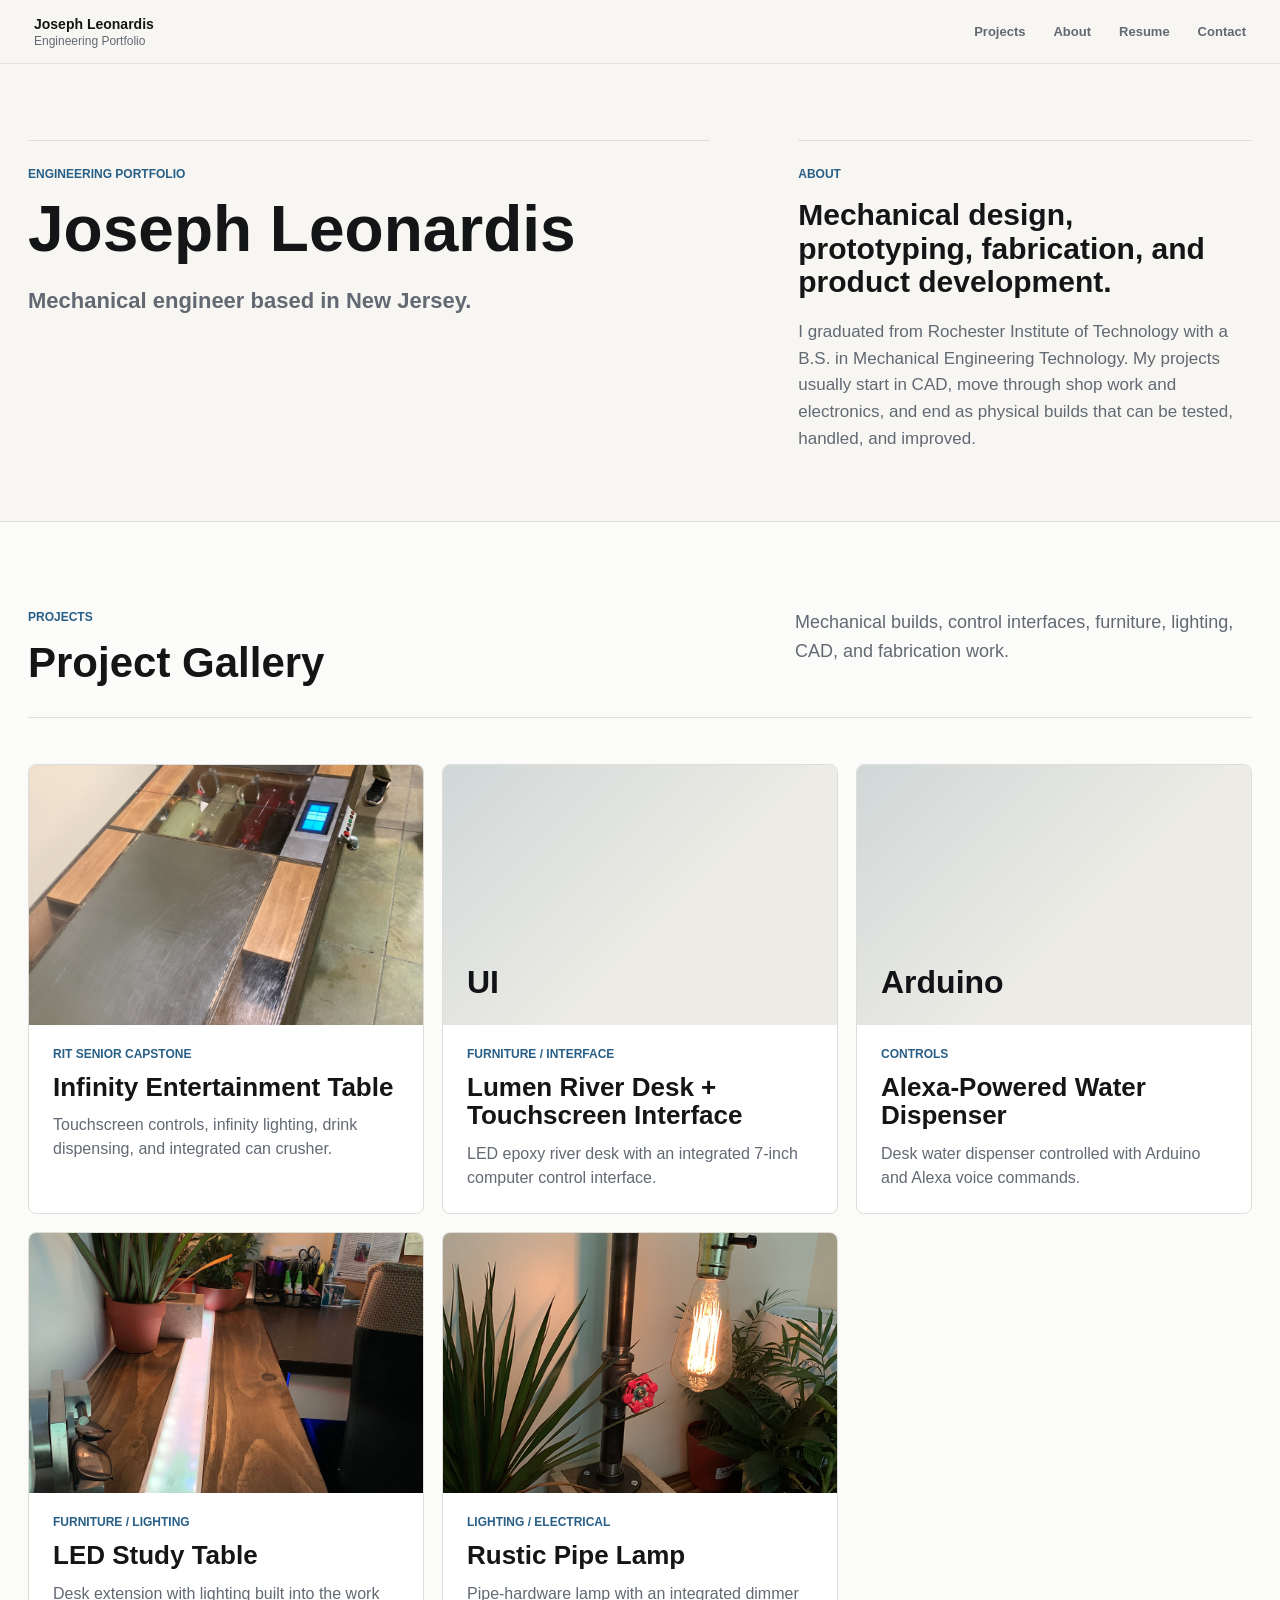
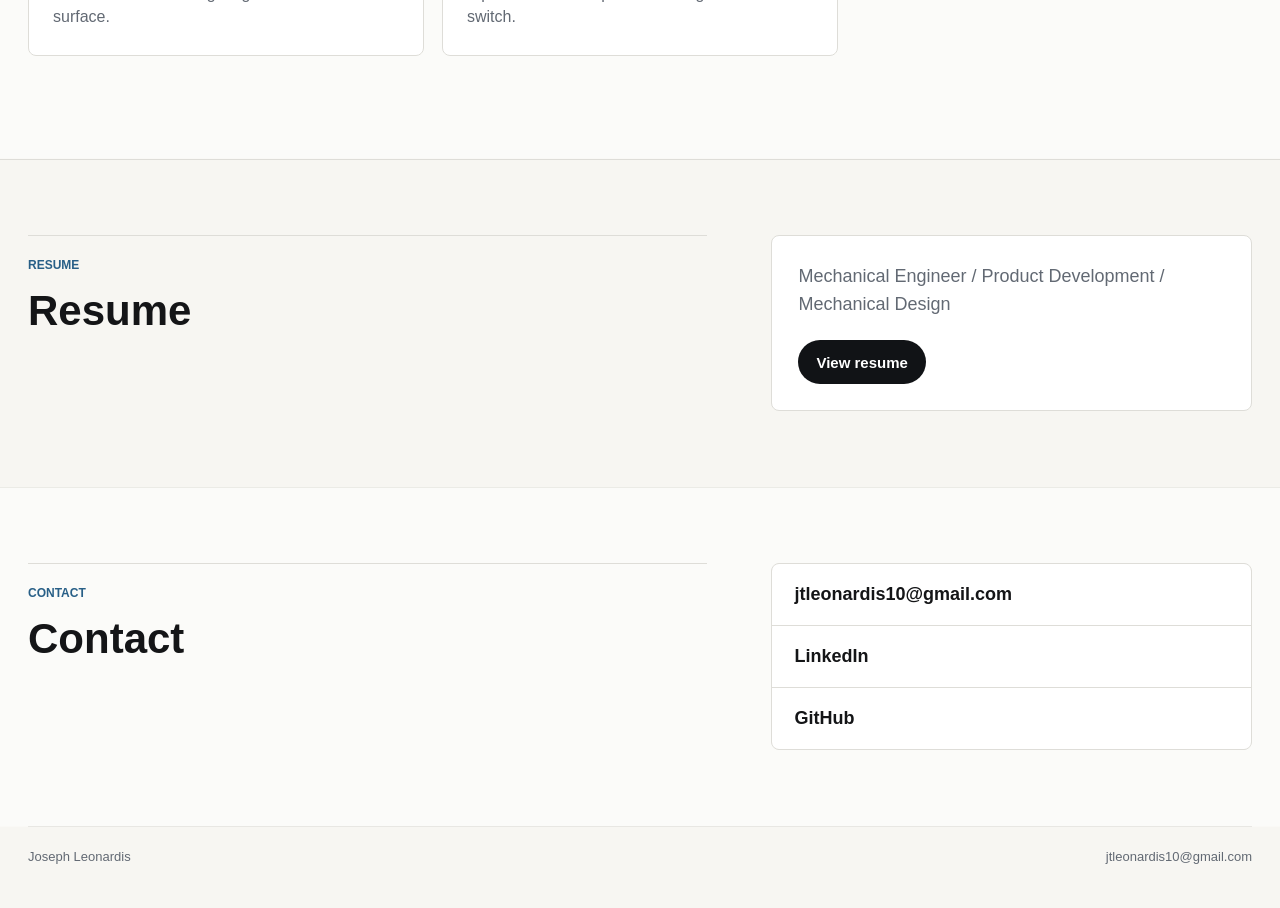
==== src/index.html @ 03b90dc8 "Restore old project media in gallery details" ====
<!doctype html>
<html lang="en">
  <head>
    <meta charset="utf-8">
    <meta name="viewport" content="width=device-width, initial-scale=1">
    <title>Joseph Leonardis | Engineering Portfolio</title>
    <meta
      name="description"
      content="Engineering portfolio by Joseph Leonardis: mechanical design, prototypes, furniture, lighting, controls, CAD, and fabrication."
    >
    <link rel="stylesheet" href="./styles.css?v=20260903-gallery-edit">
  </head>
  <body>
    <header class="site-header">
      <a class="brand" href="#top" aria-label="Joseph Leonardis home">
        <span>Joseph Leonardis</span>
        <small>Engineering Portfolio</small>
      </a>
      <nav class="nav" aria-label="Primary navigation">
        <a href="#projects">Projects</a>
        <a href="#about">About</a>
        <a href="#resume">Resume</a>
        <a href="#contact">Contact</a>
      </nav>
    </header>

    <main id="top">
      <section class="hero" id="about" aria-labelledby="hero-title">
        <div class="hero-copy">
          <p class="eyebrow">Engineering Portfolio</p>
          <h1 id="hero-title">Joseph Leonardis</h1>
          <p>
            <strong>Mechanical engineer based in New Jersey.</strong>
          </p>
        </div>
        <aside class="intro-panel" aria-label="About Joseph Leonardis">
          <p class="eyebrow">About</p>
          <h2>Mechanical design, prototyping, fabrication, and product development.</h2>
          <p>
            I graduated from Rochester Institute of Technology with a B.S. in Mechanical Engineering Technology. My projects usually start in CAD, move through shop work and electronics, and end as physical builds that can be tested, handled, and improved.
          </p>
        </aside>
      </section>

      <section class="projects" id="projects" aria-labelledby="projects-title">
        <div class="section-intro">
          <div>
            <p class="eyebrow">Projects</p>
            <h2 id="projects-title">Project Gallery</h2>
          </div>
          <p>
            Mechanical builds, control interfaces, furniture, lighting, CAD, and fabrication work.
          </p>
        </div>

        <div class="gallery-grid">
          <button class="gallery-card featured" type="button" data-project="infinity">
            <figure>
              <img src="./assets/images/capstone.jpg" alt="Finished Infinity Entertainment Table capstone build">
            </figure>
            <span>RIT Senior Capstone</span>
            <h3>Infinity Entertainment Table</h3>
            <p>Touchscreen controls, infinity lighting, drink dispensing, and integrated can crusher.</p>
          </button>

          <button class="gallery-card" type="button" data-project="lumen">
            <div class="type-tile">
              <span>UI</span>
            </div>
            <span>Furniture / Interface</span>
            <h3>Lumen River Desk + Touchscreen Interface</h3>
            <p>LED epoxy river desk with an integrated 7-inch computer control interface.</p>
          </button>

          <button class="gallery-card" type="button" data-project="water-dispenser">
            <div class="type-tile">
              <span>Arduino</span>
            </div>
            <span>Controls</span>
            <h3>Alexa-Powered Water Dispenser</h3>
            <p>Desk water dispenser controlled with Arduino and Alexa voice commands.</p>
          </button>

          <button class="gallery-card" type="button" data-project="study-table">
            <figure>
              <img src="./assets/images/study-table/finish.jpg" alt="Finished LED study table attached to a desk">
            </figure>
            <span>Furniture / Lighting</span>
            <h3>LED Study Table</h3>
            <p>Desk extension with lighting built into the work surface.</p>
          </button>

          <button class="gallery-card" type="button" data-project="pipe-lamp">
            <figure>
              <img src="./assets/images/pipe-lamp/final.png" alt="Finished pipe lamp with dimmer switch">
            </figure>
            <span>Lighting / Electrical</span>
            <h3>Rustic Pipe Lamp</h3>
            <p>Pipe-hardware lamp with an integrated dimmer switch.</p>
          </button>
        </div>
      </section>

      <section class="resume" id="resume" aria-labelledby="resume-title">
        <div>
          <p class="eyebrow">Resume</p>
          <h2 id="resume-title">Resume</h2>
        </div>
        <div class="resume-panel">
          <p>
            Mechanical Engineer / Product Development / Mechanical Design
          </p>
          <a class="button" href="https://drive.google.com/file/d/19wgv-1VMTOCVqtIuHqRdrhKzU3IokMuL/view">View resume</a>
        </div>
      </section>

      <section class="contact" id="contact" aria-labelledby="contact-title">
        <div>
          <p class="eyebrow">Contact</p>
          <h2 id="contact-title">Contact</h2>
        </div>
        <div class="contact-links">
          <a href="mailto:jtleonardis10@gmail.com">jtleonardis10@gmail.com</a>
          <a href="https://www.linkedin.com/in/joeleonardis/">LinkedIn</a>
          <a href="https://github.com/joejoeleo">GitHub</a>
        </div>
      </section>
    </main>

    <footer class="footer">
      <span>Joseph Leonardis</span>
      <span>jtleonardis10@gmail.com</span>
    </footer>

    <dialog class="project-dialog" id="project-infinity" aria-labelledby="infinity-title">
      <div class="dialog-shell">
        <button class="close-dialog" type="button" aria-label="Close project">Close</button>
        <div class="project-layout">
          <aside class="project-sidebar">
            <p class="eyebrow">RIT Senior Capstone</p>
            <h2 id="infinity-title">Infinity Entertainment Table</h2>
            <p>
              Infinity LED table with touchscreen controls, an integrated can crusher, and a five-bottle drink dispensing system.
            </p>
            <dl class="fact-list">
              <div>
                <dt>Role</dt>
                <dd>Project manager and lead designer</dd>
              </div>
              <div>
                <dt>Build</dt>
                <dd>Lighting, drink dispensing, can crusher, controls</dd>
              </div>
              <div>
                <dt>Tools</dt>
                <dd>Fusion 360, 3D printing, custom PCBs, Raspberry Pi</dd>
              </div>
            </dl>
          </aside>

          <div class="project-detail">
            <figure class="hero-media">
              <img src="./assets/images/capstone.jpg" alt="Finished Infinity Entertainment Table capstone build">
            </figure>

            <div class="detail-grid">
              <article>
                <h3>Structure</h3>
                <p>Wood frame, clear panels, internal component bays, and an infinity lighting floor.</p>
              </article>
              <article>
                <h3>Dispensing</h3>
                <p>Five independently controlled bottles with tubing routed through the table body.</p>
              </article>
              <article>
                <h3>Controls</h3>
                <p>Touchscreen interface, Raspberry Pi control, custom PCBs, pumps, and wiring.</p>
              </article>
              <article>
                <h3>Fabrication</h3>
                <p>Fusion 360 CAD, resin 3D printed brackets, mirrors, plexiglass, and LED assemblies.</p>
              </article>
            </div>

            <div class="media-section">
              <div class="subsection-heading">
                <p class="eyebrow">Mark 3</p>
                <h3>Build Sequence</h3>
              </div>
              <div class="media-grid">
                <article class="media-item wide">
                  <figure>
                    <img src="./assets/images/infinity/mark-3-cad.jpg" alt="Fusion 360 CAD layout for the Infinity Entertainment Table">
                  </figure>
                  <div>
                    <span>Phase 1</span>
                    <h4>CAD</h4>
                    <p>Table structure, bottles, electronics, tubing, and internal clearances.</p>
                  </div>
                </article>
                <article class="media-item">
                  <figure>
                    <img src="./assets/images/infinity/mark-3-frame.jpg" alt="Infinity Entertainment Table frame with internal components installed">
                  </figure>
                  <div>
                    <span>Phase 2</span>
                    <h4>Frame</h4>
                    <p>Wood, LEDs, mirrors, plexiglass, resin printed bottle brackets, and linear actuator.</p>
                  </div>
                </article>
                <article class="media-item">
                  <figure>
                    <video src="./assets/videos/infinity/mark-3-pumps.mp4" poster="./assets/images/infinity/poster-mark-3-pumps.jpg" controls preload="metadata" playsinline></video>
                  </figure>
                  <div>
                    <span>Phase 3</span>
                    <h4>Pumps</h4>
                    <p>Tubing, pumps, and first electrical systems routed through the table.</p>
                  </div>
                </article>
                <article class="media-item">
                  <figure>
                    <video src="./assets/videos/infinity/mark-3-computer-systems.mp4" poster="./assets/images/infinity/poster-mark-3-computer-systems.jpg" controls preload="metadata" playsinline></video>
                  </figure>
                  <div>
                    <span>Phase 4</span>
                    <h4>Computer Systems</h4>
                    <p>User interface, screen, onboard computer, and electronics installed.</p>
                  </div>
                </article>
                <article class="media-item">
                  <figure>
                    <video src="./assets/videos/infinity/mark-3-testing.mp4" poster="./assets/images/infinity/poster-mark-3-testing.jpg" controls preload="metadata" playsinline></video>
                  </figure>
                  <div>
                    <span>Phase 5</span>
                    <h4>Testing</h4>
                    <p>Lighting, dispensing hardware, controls, and assembled table testing.</p>
                  </div>
                </article>
                <article class="media-item wide">
                  <figure>
                    <video src="./assets/videos/infinity/mark-3-final-product.mp4" poster="./assets/images/infinity/poster-mark-3-final-product.jpg" controls preload="metadata" playsinline></video>
                  </figure>
                  <div>
                    <span>Phase 6</span>
                    <h4>Final Product</h4>
                    <p>Completed table with the internal systems visible through the top panels.</p>
                  </div>
                </article>
              </div>
            </div>

            <div class="media-section">
              <div class="subsection-heading">
                <p class="eyebrow">Mark 2</p>
                <h3>Earlier Table Build</h3>
              </div>
              <div class="media-grid compact">
                <article class="media-item">
                  <figure>
                    <video src="./assets/videos/infinity/mark-2-overview.mp4" poster="./assets/images/infinity/poster-mark-2-overview.jpg" controls preload="metadata" playsinline></video>
                  </figure>
                  <div>
                    <span>Prototype</span>
                    <h4>Overview</h4>
                    <p>Earlier version before the capstone redesign.</p>
                  </div>
                </article>
                <article class="media-item">
                  <figure>
                    <img src="./assets/images/infinity/mark-2-frame.jpg" alt="Early Infinity Entertainment Table frame">
                  </figure>
                  <div>
                    <span>Phase 1</span>
                    <h4>Frame</h4>
                    <p>Initial table frame and internal layout.</p>
                  </div>
                </article>
                <article class="media-item">
                  <figure>
                    <img src="./assets/images/infinity/mark-2-leds.jpg" alt="LED strips installed inside the earlier Infinity Entertainment Table">
                  </figure>
                  <div>
                    <span>Phase 2</span>
                    <h4>LEDs</h4>
                    <p>Infinity lighting installed inside the table body.</p>
                  </div>
                </article>
                <article class="media-item">
                  <figure>
                    <img src="./assets/images/led-infinity-table.jpg" alt="Blue LED infinity effect inside the earlier table">
                  </figure>
                  <div>
                    <span>Phase 3</span>
                    <h4>Base Model</h4>
                    <p>Base table completed before the drink system was added.</p>
                  </div>
                </article>
                <article class="media-item">
                  <figure>
                    <img src="./assets/images/infinity/mark-2-dispensing.jpg" alt="Drink dispensing hardware installed in the earlier Infinity Entertainment Table">
                  </figure>
                  <div>
                    <span>Phase 4</span>
                    <h4>Drink System</h4>
                    <p>Drink dispensing hardware added to the earlier table.</p>
                  </div>
                </article>
                <article class="media-item">
                  <figure>
                    <video src="./assets/videos/infinity/mark-2-finalization.mp4" poster="./assets/images/infinity/poster-mark-2-finalization.jpg" controls preload="metadata" playsinline></video>
                  </figure>
                  <div>
                    <span>Phase 5</span>
                    <h4>Finalization</h4>
                    <p>Completed and tested Mark 2 table.</p>
                  </div>
                </article>
              </div>
            </div>
          </div>
        </div>
      </div>
    </dialog>

    <dialog class="project-dialog" id="project-lumen" aria-labelledby="lumen-title">
      <div class="dialog-shell compact-shell">
        <button class="close-dialog" type="button" aria-label="Close project">Close</button>
        <div class="compact-detail">
          <p class="eyebrow">Furniture / Interface</p>
          <h2 id="lumen-title">Lumen River Desk + Touchscreen Interface</h2>
          <p>
            LED epoxy river desk with an integrated 7-inch touchscreen for PC monitoring, media controls, and lighting.
          </p>
          <div class="detail-grid">
            <article>
              <h3>Desk</h3>
              <p>River-style desktop with integrated LED lighting.</p>
            </article>
            <article>
              <h3>Interface</h3>
              <p>Touchscreen computer controls for monitoring, media, and lighting.</p>
            </article>
            <article>
              <h3>Display</h3>
              <p>7-inch touchscreen mounted into the desk system.</p>
            </article>
            <article>
              <h3>Software</h3>
              <p>PC monitoring, media controls, and lighting controls grouped into one interface.</p>
            </article>
          </div>
        </div>
      </div>
    </dialog>

    <dialog class="project-dialog" id="project-water-dispenser" aria-labelledby="water-dispenser-title">
      <div class="dialog-shell compact-shell">
        <button class="close-dialog" type="button" aria-label="Close project">Close</button>
        <div class="compact-detail">
          <p class="eyebrow">Arduino / Voice Control</p>
          <h2 id="water-dispenser-title">Alexa-Powered Water Dispenser</h2>
          <p>
            Desk drinking-water dispenser controlled with Arduino and Alexa.
          </p>
          <div class="detail-grid">
            <article>
              <h3>Controls</h3>
              <p>Arduino-based control system connected to voice commands.</p>
            </article>
            <article>
              <h3>Hardware</h3>
              <p>Dispensing hardware packaged for use at a desk.</p>
            </article>
            <article>
              <h3>Input</h3>
              <p>Alexa voice control for hands-free dispensing.</p>
            </article>
            <article>
              <h3>Output</h3>
              <p>Desktop water delivery through a compact pump and tubing layout.</p>
            </article>
          </div>
        </div>
      </div>
    </dialog>

    <dialog class="project-dialog" id="project-study-table" aria-labelledby="study-table-title">
      <div class="dialog-shell compact-shell">
        <button class="close-dialog" type="button" aria-label="Close project">Close</button>
        <div class="compact-detail">
          <figure class="hero-media">
            <img src="./assets/images/study-table/finish.jpg" alt="Finished LED study table attached to a desk">
          </figure>
          <p class="eyebrow">Furniture / Lighting</p>
          <h2 id="study-table-title">LED Study Table</h2>
          <p>
            Desk extension with lighting built into the surface.
          </p>
          <div class="detail-grid">
            <article>
              <h3>Build</h3>
              <p>Work desk extension with lighting integrated into the table surface.</p>
            </article>
            <article>
              <h3>Lighting</h3>
              <p>LED strip layout set into the desktop assembly.</p>
            </article>
          </div>
          <div class="media-section">
            <div class="subsection-heading">
              <p class="eyebrow">Build Photos</p>
              <h3>Desk Extension</h3>
            </div>
            <div class="media-grid compact">
              <article class="media-item">
                <figure>
                  <img src="./assets/images/study-table/project.jpg" alt="LED study table project overview">
                </figure>
                <div>
                  <span>Project</span>
                  <h4>Layout</h4>
                  <p>Desk extension built to add workspace and lighting.</p>
                </div>
              </article>
              <article class="media-item">
                <figure>
                  <img src="./assets/images/study-table/frame.jpg" alt="LED study table frame during construction">
                </figure>
                <div>
                  <span>Phase 1</span>
                  <h4>Frame</h4>
                  <p>Frame built flat with plexiglass fitted into the surface.</p>
                </div>
              </article>
              <article class="media-item">
                <figure>
                  <img src="./assets/images/study-table/legs.jpg" alt="LED study table leg fit-up">
                </figure>
                <div>
                  <span>Phase 2</span>
                  <h4>Fit-Up</h4>
                  <p>Legs sized to match the desk height.</p>
                </div>
              </article>
              <article class="media-item">
                <figure>
                  <img src="./assets/images/study-table/finish.jpg" alt="Finished LED study table surface">
                </figure>
                <div>
                  <span>Phase 3</span>
                  <h4>Finish</h4>
                  <p>Sanded plexiglass, dark stain, oil finish, and LED lighting.</p>
                </div>
              </article>
            </div>
          </div>
        </div>
      </div>
    </dialog>

    <dialog class="project-dialog" id="project-pipe-lamp" aria-labelledby="pipe-lamp-title">
      <div class="dialog-shell compact-shell">
        <button class="close-dialog" type="button" aria-label="Close project">Close</button>
        <div class="compact-detail">
          <figure class="hero-media">
            <img src="./assets/images/pipe-lamp/final.png" alt="Finished pipe lamp with dimmer switch">
          </figure>
          <p class="eyebrow">Lighting / Electrical</p>
          <h2 id="pipe-lamp-title">Rustic Pipe Lamp</h2>
          <p>
            Pipe-hardware lamp with an integrated dimmer switch.
          </p>
          <div class="detail-grid">
            <article>
              <h3>Body</h3>
              <p>Pipe-hardware lamp assembly with exposed industrial fittings.</p>
            </article>
            <article>
              <h3>Control</h3>
              <p>Integrated dimmer switch wired into the lamp body.</p>
            </article>
          </div>
          <div class="media-section">
            <div class="subsection-heading">
              <p class="eyebrow">Build Photos</p>
              <h3>Dimmer Switch Lamp</h3>
            </div>
            <div class="media-grid compact">
              <article class="media-item">
                <figure>
                  <img src="./assets/images/pipe-lamp/design.jpg" alt="Pipe lamp design and dimmer switch work">
                </figure>
                <div>
                  <span>Design</span>
                  <h4>Dimmer Mechanism</h4>
                  <p>Regulator and switch layout built into the lamp body.</p>
                </div>
              </article>
              <article class="media-item">
                <figure>
                  <img src="./assets/images/pipe-lamp/final.png" alt="Finished rustic pipe lamp">
                </figure>
                <div>
                  <span>Final</span>
                  <h4>Finished Lamp</h4>
                  <p>Pipe-hardware lamp with integrated dimmer control.</p>
                </div>
              </article>
            </div>
          </div>
        </div>
      </div>
    </dialog>

    <script>
      const projectButtons = document.querySelectorAll("[data-project]");
      const dialogs = document.querySelectorAll(".project-dialog");

      projectButtons.forEach((button) => {
        button.addEventListener("click", () => {
          const dialog = document.getElementById(`project-${button.dataset.project}`);
          if (dialog) {
            dialog.showModal();
            dialog.scrollTo({ top: 0 });
          }
        });
      });

      dialogs.forEach((dialog) => {
        const closeButton = dialog.querySelector(".close-dialog");
        closeButton.addEventListener("click", () => dialog.close());
        dialog.addEventListener("click", (event) => {
          if (event.target === dialog) {
            dialog.close();
          }
        });
        dialog.addEventListener("close", () => {
          dialog.querySelectorAll("video").forEach((video) => video.pause());
        });
      });
    </script>
  </body>
</html>
---- src/styles.css ----
:root {
  --paper: #f7f6f2;
  --surface: #ffffff;
  --ink: #141517;
  --muted: #626973;
  --quiet: #8b9199;
  --line: #deddd8;
  --blue: #285f87;
  --blue-soft: #dfeaf0;
  --charcoal: #111316;
  --max: 1180px;
  --wide: 1240px;
  font-family: -apple-system, BlinkMacSystemFont, "SF Pro Display", "Segoe UI", sans-serif;
}

* {
  box-sizing: border-box;
}

html {
  scroll-behavior: smooth;
}

body {
  margin: 0;
  background: var(--paper);
  color: var(--ink);
  text-rendering: optimizeLegibility;
  -webkit-font-smoothing: antialiased;
}

body:has(dialog[open]) {
  overflow: hidden;
}

a {
  color: inherit;
  text-decoration: none;
}

button,
input,
textarea,
select {
  font: inherit;
}

button {
  color: inherit;
}

img,
video {
  display: block;
  width: 100%;
}

section {
  scroll-margin-top: 88px;
}

.site-header {
  position: sticky;
  top: 0;
  z-index: 20;
  display: flex;
  align-items: center;
  justify-content: space-between;
  min-height: 64px;
  padding: 0 34px;
  background: rgba(247, 246, 242, 0.84);
  border-bottom: 1px solid rgba(222, 221, 216, 0.78);
  backdrop-filter: blur(18px);
}

.brand {
  display: grid;
  gap: 2px;
}

.brand span {
  font-size: 14px;
  font-weight: 720;
}

.brand small {
  color: var(--muted);
  font-size: 12px;
}

.nav {
  display: flex;
  align-items: center;
  gap: 28px;
  color: var(--muted);
  font-size: 13px;
  font-weight: 560;
}

.nav a {
  transition: color 180ms ease;
}

.nav a:hover {
  color: var(--ink);
}

main,
.footer {
  width: min(var(--wide), calc(100% - 56px));
  margin-inline: auto;
}

.hero {
  display: grid;
  grid-template-columns: minmax(0, 0.9fr) minmax(360px, 0.6fr);
  gap: clamp(38px, 7vw, 96px);
  align-items: start;
  padding: clamp(52px, 6vw, 76px) 0 clamp(46px, 5.5vw, 68px);
}

.hero-copy,
.intro-panel {
  padding-top: 24px;
  border-top: 1px solid var(--line);
}

.intro-panel {
  max-width: 480px;
}

.eyebrow,
.gallery-card > span,
.media-item span,
dt {
  margin: 0 0 14px;
  color: var(--blue);
  font-size: 12px;
  font-weight: 760;
  letter-spacing: 0;
  text-transform: uppercase;
}

h1,
h2,
h3,
h4,
p,
dl,
dd {
  margin-top: 0;
}

h1 {
  max-width: 780px;
  margin-bottom: 24px;
  font-size: 64px;
  line-height: 0.98;
  font-weight: 780;
  letter-spacing: 0;
}

h2 {
  margin-bottom: 0;
  font-size: 42px;
  line-height: 1.04;
  font-weight: 740;
  letter-spacing: 0;
}

h3 {
  margin-bottom: 12px;
  font-size: 26px;
  line-height: 1.1;
  font-weight: 720;
  letter-spacing: 0;
}

h4 {
  margin-bottom: 8px;
  font-size: 20px;
  line-height: 1.12;
  font-weight: 720;
  letter-spacing: 0;
}

p {
  color: var(--muted);
  font-size: 18px;
  line-height: 1.58;
}

.hero-copy p:last-child {
  max-width: 690px;
  margin-bottom: 0;
  font-size: 22px;
  line-height: 1.48;
}

.intro-panel h2 {
  margin-bottom: 20px;
  font-size: 30px;
  line-height: 1.12;
}

.intro-panel p:not(.eyebrow) {
  margin-bottom: 0;
  font-size: 17px;
  line-height: 1.58;
}

.projects,
.resume,
.contact {
  position: relative;
  padding-top: clamp(58px, 6.8vw, 92px);
  padding-bottom: clamp(74px, 8vw, 112px);
}

.projects::before,
.resume::before,
.contact::before {
  content: "";
  position: absolute;
  top: 0;
  left: 50%;
  width: 100vw;
  height: 1px;
  background: var(--line);
  transform: translateX(-50%);
}

.projects {
  background: rgba(255, 255, 255, 0.56);
  box-shadow: 0 0 0 100vmax rgba(255, 255, 255, 0.56);
  clip-path: inset(0 -100vmax);
}

.section-intro {
  display: grid;
  grid-template-columns: minmax(0, 0.8fr) minmax(360px, 0.52fr);
  gap: clamp(30px, 5vw, 72px);
  align-items: start;
  margin-bottom: clamp(30px, 3.8vw, 46px);
  padding-bottom: clamp(22px, 3vw, 32px);
  border-bottom: 1px solid var(--line);
}

.section-intro h2 {
  max-width: 760px;
}

.section-intro p:last-child {
  margin-bottom: 0;
}

.gallery-grid {
  display: grid;
  grid-template-columns: repeat(3, minmax(0, 1fr));
  gap: 18px;
  align-items: stretch;
}

.gallery-card {
  display: grid;
  grid-template-rows: auto min-content min-content 1fr;
  min-height: 424px;
  padding: 0;
  overflow: hidden;
  text-align: left;
  background: var(--surface);
  border: 1px solid var(--line);
  border-radius: 8px;
  cursor: pointer;
  transition: transform 180ms ease, border-color 180ms ease, box-shadow 180ms ease;
}

.gallery-card:hover,
.gallery-card:focus-visible {
  transform: translateY(-3px);
  border-color: #c4c1ba;
  box-shadow: 0 18px 48px rgba(20, 21, 23, 0.08);
  outline: none;
}

.gallery-card figure,
.type-tile {
  margin: 0;
  height: 260px;
  overflow: hidden;
  background: #e7e5dd;
}

.gallery-card img {
  height: 100%;
  object-fit: cover;
  transition: transform 520ms ease;
}

.gallery-card:hover img,
.gallery-card:focus-visible img {
  transform: scale(1.02);
}

.gallery-card > span,
.gallery-card h3,
.gallery-card p {
  margin-left: 24px;
  margin-right: 24px;
}

.gallery-card > span {
  display: block;
  margin-top: 22px;
  margin-bottom: 12px;
}

.gallery-card h3 {
  margin-bottom: 12px;
}

.gallery-card p {
  margin-bottom: 24px;
  font-size: 16px;
  line-height: 1.48;
}

.type-tile {
  display: flex;
  align-items: flex-end;
  padding: 24px;
  background:
    linear-gradient(135deg, rgba(40, 95, 135, 0.14), rgba(255, 255, 255, 0) 58%),
    #ecebe5;
}

.type-tile span {
  color: var(--charcoal);
  font-size: 32px;
  font-weight: 760;
  letter-spacing: 0;
}

.resume,
.contact {
  display: grid;
  grid-template-columns: minmax(0, 0.82fr) minmax(340px, 0.58fr);
  gap: clamp(30px, 5vw, 76px);
  align-items: start;
  padding-top: clamp(52px, 6vw, 76px);
  padding-bottom: clamp(52px, 6vw, 76px);
}

.contact {
  background: rgba(255, 255, 255, 0.56);
  box-shadow: 0 0 0 100vmax rgba(255, 255, 255, 0.56);
  clip-path: inset(0 -100vmax);
}

.resume > div:first-child,
.contact > div:first-child {
  padding-top: 20px;
  border-top: 1px solid var(--line);
}

.resume-panel,
.contact-links {
  background: var(--surface);
  border: 1px solid var(--line);
  border-radius: 8px;
}

.resume-panel {
  padding: 26px;
}

.resume-panel p {
  margin-bottom: 0;
}

.button {
  display: inline-flex;
  align-items: center;
  justify-content: center;
  min-height: 44px;
  margin-top: 22px;
  padding: 0 18px;
  background: var(--charcoal);
  border-radius: 999px;
  color: #fff;
  font-size: 15px;
  font-weight: 680;
}

.contact-links {
  display: grid;
  gap: 1px;
  overflow: hidden;
  padding: 0;
  background: var(--line);
}

.contact-links a {
  padding: 20px 22px;
  background: var(--surface);
  color: var(--ink);
  font-size: 18px;
  font-weight: 660;
  transition: background 180ms ease;
}

.contact-links a:hover {
  background: #f1f0eb;
}

.footer {
  display: flex;
  justify-content: space-between;
  gap: 20px;
  padding: 22px 0 44px;
  border-top: 1px solid var(--line);
  color: var(--muted);
  font-size: 13px;
}

.project-dialog {
  width: min(1180px, calc(100vw - 40px));
  max-height: min(900px, calc(100vh - 40px));
  padding: 0;
  overflow: auto;
  background: var(--paper);
  border: 1px solid rgba(20, 21, 23, 0.18);
  border-radius: 10px;
  box-shadow: 0 26px 80px rgba(20, 21, 23, 0.22);
}

.project-dialog::backdrop {
  background: rgba(17, 19, 22, 0.38);
  backdrop-filter: blur(10px);
}

.dialog-shell {
  position: relative;
  padding: clamp(22px, 3vw, 36px);
}

.close-dialog {
  position: sticky;
  top: 18px;
  left: 100%;
  z-index: 4;
  display: inline-flex;
  align-items: center;
  justify-content: center;
  min-height: 38px;
  margin-left: auto;
  padding: 0 14px;
  background: rgba(255, 255, 255, 0.88);
  border: 1px solid var(--line);
  border-radius: 999px;
  color: var(--ink);
  cursor: pointer;
  font-size: 14px;
  font-weight: 680;
  backdrop-filter: blur(12px);
}

.project-layout {
  display: grid;
  grid-template-columns: minmax(280px, 0.38fr) minmax(0, 1fr);
  gap: clamp(26px, 4vw, 54px);
  align-items: start;
}

.project-sidebar {
  position: sticky;
  top: 78px;
  padding-top: 22px;
  border-top: 1px solid var(--line);
}

.project-sidebar h2,
.compact-detail h2 {
  margin-bottom: 22px;
}

.project-sidebar > p:not(.eyebrow),
.compact-detail > p:not(.eyebrow) {
  margin-bottom: 28px;
}

.fact-list {
  display: grid;
  gap: 1px;
  overflow: hidden;
  margin-bottom: 0;
  background: var(--line);
  border: 1px solid var(--line);
  border-radius: 8px;
}

.fact-list div {
  padding: 20px;
  background: var(--surface);
}

.fact-list dt {
  margin-bottom: 10px;
  color: var(--quiet);
}

.fact-list dd {
  margin-left: 0;
  margin-bottom: 0;
  font-size: 18px;
  line-height: 1.28;
  font-weight: 680;
}

.project-detail {
  display: grid;
  gap: clamp(28px, 4vw, 44px);
}

.hero-media {
  margin: 0;
  overflow: hidden;
  background: #e6e3dc;
  border: 1px solid var(--line);
  border-radius: 8px;
}

.hero-media img,
.hero-media video {
  height: 100%;
  object-fit: cover;
}

.project-detail > .hero-media {
  height: min(58vh, 560px);
  min-height: 390px;
}

.detail-grid {
  display: grid;
  grid-template-columns: repeat(2, minmax(0, 1fr));
  gap: 1px;
  overflow: hidden;
  background: var(--line);
  border: 1px solid var(--line);
  border-radius: 8px;
}

.detail-grid article {
  min-height: 176px;
  padding: 24px;
  background: var(--surface);
}

.detail-grid p {
  margin-bottom: 0;
  font-size: 16px;
}

.media-section {
  padding-top: clamp(26px, 3.6vw, 42px);
  border-top: 1px solid var(--line);
}

.subsection-heading {
  display: grid;
  grid-template-columns: minmax(0, 0.6fr) minmax(0, 0.4fr);
  gap: 24px;
  margin-bottom: 20px;
}

.media-grid {
  display: grid;
  grid-template-columns: repeat(2, minmax(0, 1fr));
  gap: 16px;
}

.media-item {
  display: grid;
  grid-template-rows: auto 1fr;
  overflow: hidden;
  background: var(--surface);
  border: 1px solid var(--line);
  border-radius: 8px;
}

.media-item.wide {
  grid-column: span 2;
}

.media-item figure {
  margin: 0;
  overflow: hidden;
  background: #dddbd3;
  aspect-ratio: 4 / 3;
}

.media-item img,
.media-item video {
  height: 100%;
  object-fit: cover;
}

.media-grid.compact .media-item img {
  object-fit: contain;
  background: #edece6;
}

.media-item video {
  background: #101214;
  object-fit: contain;
}

.media-item div {
  padding: 20px;
}

.media-item span {
  display: block;
  margin-bottom: 10px;
}

.media-item p {
  margin-bottom: 0;
  font-size: 15px;
  line-height: 1.48;
}

.compact-shell {
  width: min(880px, 100%);
}

.compact-detail {
  max-width: 760px;
  margin-inline: auto;
}

.compact-detail .hero-media {
  height: 420px;
  margin-bottom: 30px;
}

.compact-detail .media-section {
  margin-top: 32px;
}

@media (max-width: 1080px) {
  .hero,
  .section-intro,
  .resume,
  .contact,
  .project-layout {
    grid-template-columns: 1fr;
  }

  h1 {
    font-size: 54px;
  }

  h2 {
    font-size: 38px;
  }

  .intro-panel {
    max-width: 720px;
  }

  .gallery-grid {
    grid-template-columns: repeat(2, minmax(0, 1fr));
  }

  .project-sidebar {
    position: static;
  }
}

@media (max-width: 720px) {
  .site-header {
    position: static;
    display: grid;
    gap: 14px;
    padding: 17px 18px;
  }

  .nav {
    width: 100%;
    justify-content: space-between;
    gap: 10px;
    overflow-x: auto;
    padding-bottom: 2px;
  }

  main,
  .footer {
    width: min(var(--wide), calc(100% - 28px));
  }

  .hero {
    gap: 28px;
    padding-top: 44px;
    padding-bottom: 40px;
  }

  .hero-copy,
  .intro-panel {
    padding-top: 20px;
  }

  h1 {
    font-size: 41px;
    line-height: 1.02;
  }

  h2 {
    font-size: 31px;
  }

  h3 {
    font-size: 23px;
  }

  h4 {
    font-size: 19px;
  }

  p,
  .hero-copy p:last-child {
    font-size: 16px;
  }

  .projects,
  .resume,
  .contact {
    padding-top: 50px;
    padding-bottom: 54px;
  }

  .gallery-grid,
  .detail-grid,
  .media-grid {
    grid-template-columns: 1fr;
  }

  .gallery-card {
    min-height: auto;
  }

  .gallery-card figure,
  .type-tile {
    height: 238px;
  }

  .gallery-card > span,
  .gallery-card h3,
  .gallery-card p {
    margin-left: 20px;
    margin-right: 20px;
  }

  .gallery-card p {
    margin-bottom: 22px;
  }

  .project-dialog {
    width: calc(100vw - 20px);
    max-height: calc(100vh - 20px);
    border-radius: 8px;
  }

  .dialog-shell {
    padding: 16px;
  }

  .close-dialog {
    top: 10px;
  }

  .project-detail > .hero-media,
  .compact-detail .hero-media {
    height: 310px;
    min-height: 0;
  }

  .detail-grid article {
    min-height: auto;
    padding: 22px;
  }

  .media-item.wide {
    grid-column: span 1;
  }

  .subsection-heading {
    grid-template-columns: 1fr;
    gap: 0;
  }

  .resume,
  .contact {
    gap: 24px;
  }

  .footer {
    flex-direction: column;
  }
}

@media (prefers-reduced-motion: reduce) {
  *,
  *::before,
  *::after {
    scroll-behavior: auto !important;
    transition-duration: 0.01ms !important;
  }
}
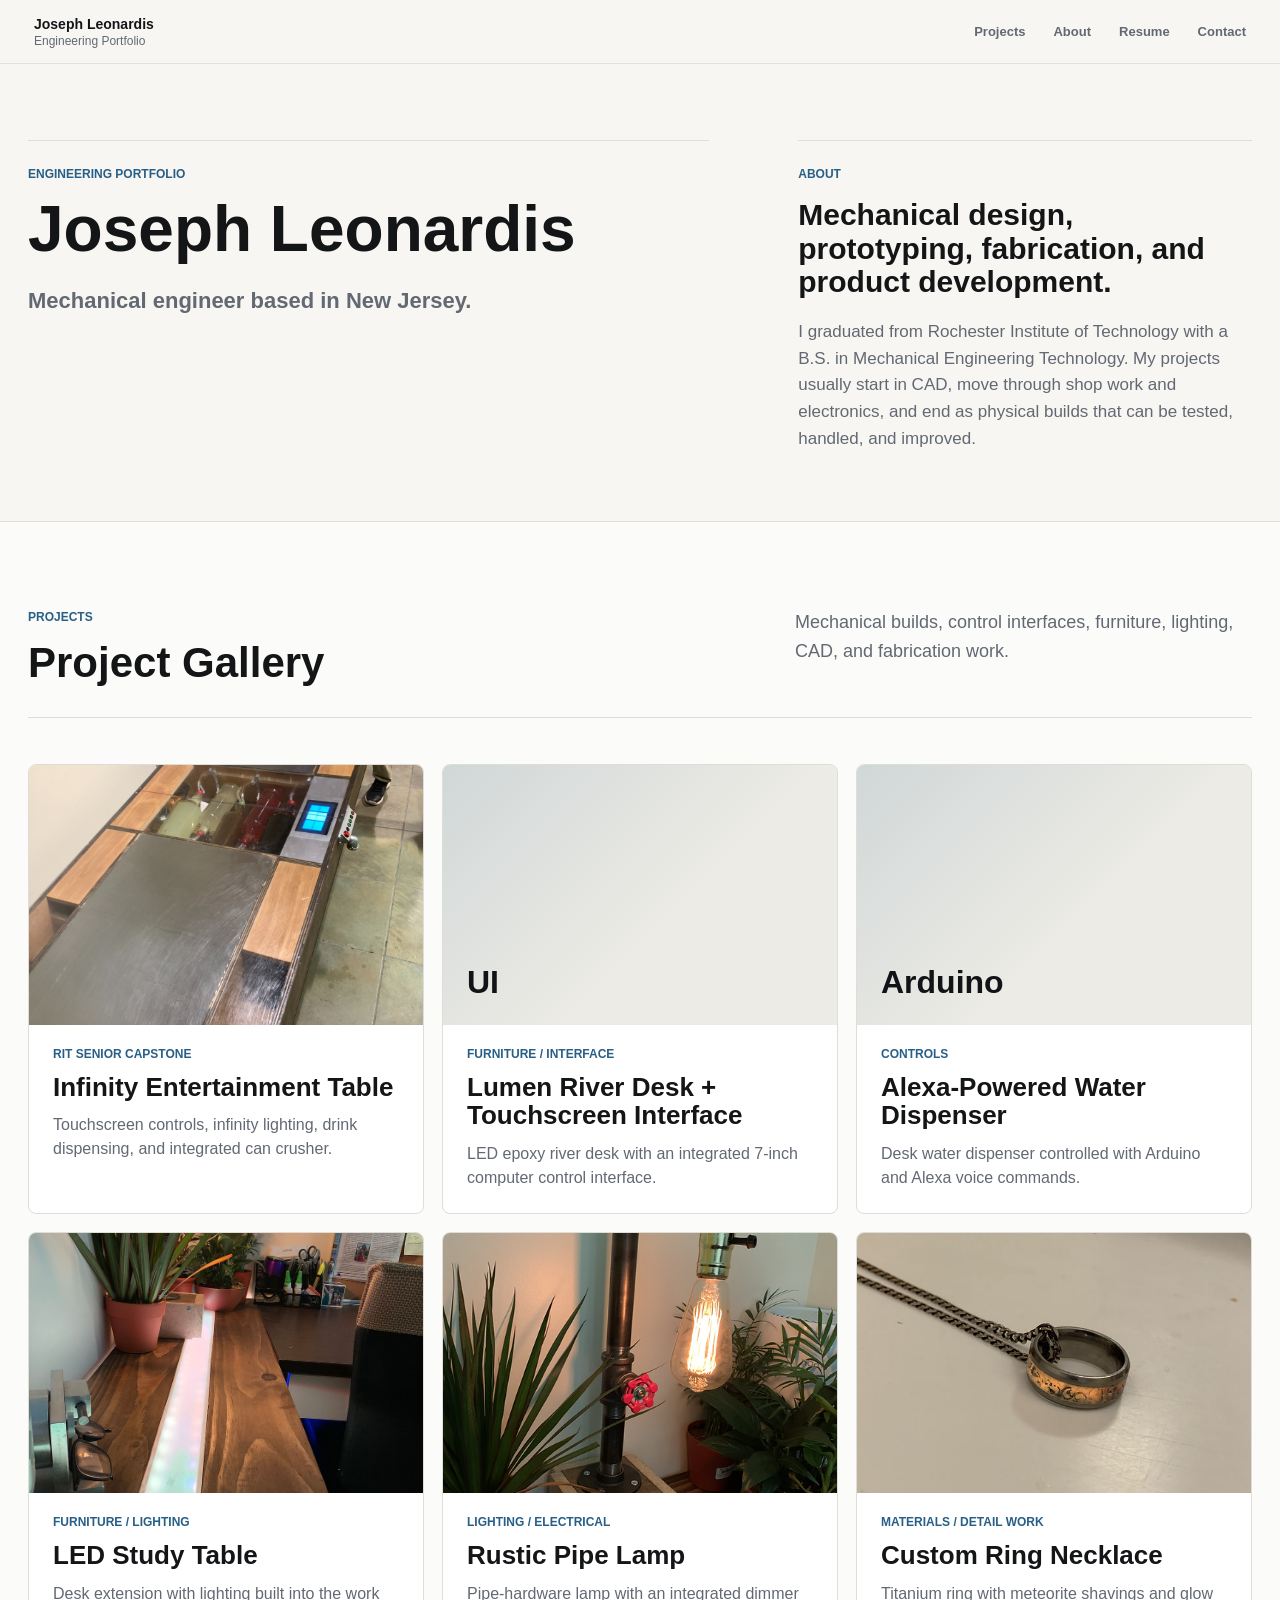
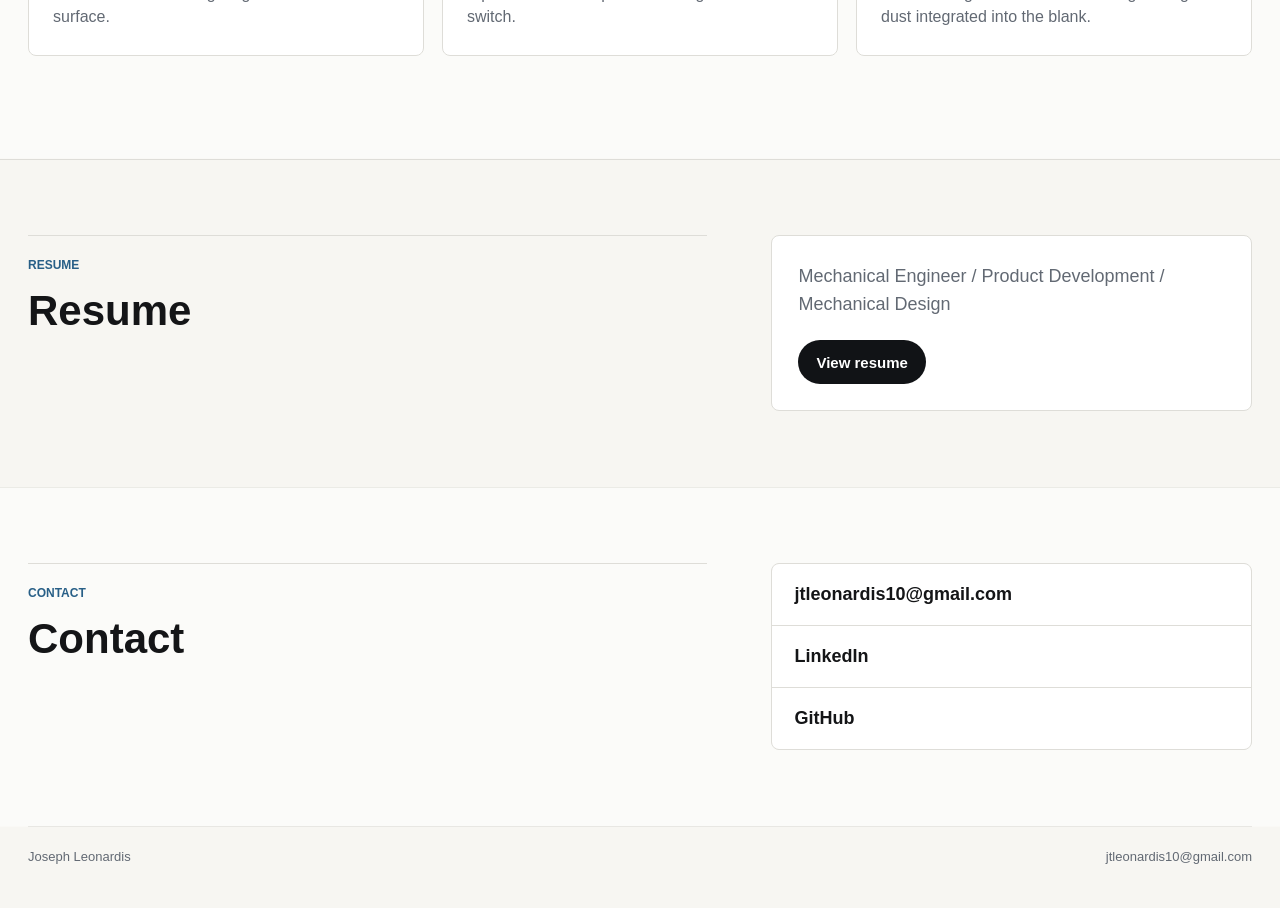
==== commit 0936e1d6: "Add ring project to gallery" ====
--- a/src/index.html
+++ b/src/index.html
@@ -8,7 +8,7 @@
       name="description"
       content="Engineering portfolio by Joseph Leonardis: mechanical design, prototypes, furniture, lighting, controls, CAD, and fabrication."
     >
-    <link rel="stylesheet" href="./styles.css?v=20260903-gallery-edit">
+    <link rel="stylesheet" href="./styles.css?v=20260903-ring">
   </head>
   <body>
     <header class="site-header">
@@ -97,6 +97,15 @@
             <span>Lighting / Electrical</span>
             <h3>Rustic Pipe Lamp</h3>
             <p>Pipe-hardware lamp with an integrated dimmer switch.</p>
+          </button>
+
+          <button class="gallery-card" type="button" data-project="ring-necklace">
+            <figure>
+              <img src="./assets/images/ring-necklace/final.jpg" alt="Finished custom ring necklace">
+            </figure>
+            <span>Materials / Detail Work</span>
+            <h3>Custom Ring Necklace</h3>
+            <p>Titanium ring with meteorite shavings and glow dust integrated into the blank.</p>
           </button>
         </div>
       </section>
@@ -514,6 +523,70 @@
       </div>
     </dialog>
 
+    <dialog class="project-dialog" id="project-ring-necklace" aria-labelledby="ring-necklace-title">
+      <div class="dialog-shell compact-shell">
+        <button class="close-dialog" type="button" aria-label="Close project">Close</button>
+        <div class="compact-detail">
+          <figure class="hero-media">
+            <img src="./assets/images/ring-necklace/final.jpg" alt="Finished custom ring necklace">
+          </figure>
+          <p class="eyebrow">Materials / Detail Work</p>
+          <h2 id="ring-necklace-title">Custom Ring Necklace</h2>
+          <p>
+            Titanium ring with meteorite shavings and glow dust integrated into the blank.
+          </p>
+          <div class="detail-grid">
+            <article>
+              <h3>Base</h3>
+              <p>Titanium blank prepared for the inlay material.</p>
+            </article>
+            <article>
+              <h3>Inlay</h3>
+              <p>Meteorite shavings and glow dust set into the ring.</p>
+            </article>
+          </div>
+          <div class="media-section">
+            <div class="subsection-heading">
+              <p class="eyebrow">Build Photos</p>
+              <h3>Ring Process</h3>
+            </div>
+            <div class="media-grid compact">
+              <article class="media-item">
+                <figure>
+                  <img src="./assets/images/ring-necklace/blank.jpg" alt="Titanium ring blank">
+                </figure>
+                <div>
+                  <span>Phase 1</span>
+                  <h4>Blank</h4>
+                  <p>Titanium ring blank before the material inlay.</p>
+                </div>
+              </article>
+              <article class="media-item">
+                <figure>
+                  <img src="./assets/images/ring-necklace/integration.jpg" alt="Meteorite shavings and glow dust integrated into the ring">
+                </figure>
+                <div>
+                  <span>Phase 2</span>
+                  <h4>Integration</h4>
+                  <p>Meteorite shavings and glow dust added to the ring body.</p>
+                </div>
+              </article>
+              <article class="media-item">
+                <figure>
+                  <img src="./assets/images/ring-necklace/final.jpg" alt="Finished custom ring necklace">
+                </figure>
+                <div>
+                  <span>Final</span>
+                  <h4>Finished Ring</h4>
+                  <p>Completed ring necklace after finishing and polishing.</p>
+                </div>
+              </article>
+            </div>
+          </div>
+        </div>
+      </div>
+    </dialog>
+
     <script>
       const projectButtons = document.querySelectorAll("[data-project]");
       const dialogs = document.querySelectorAll(".project-dialog");
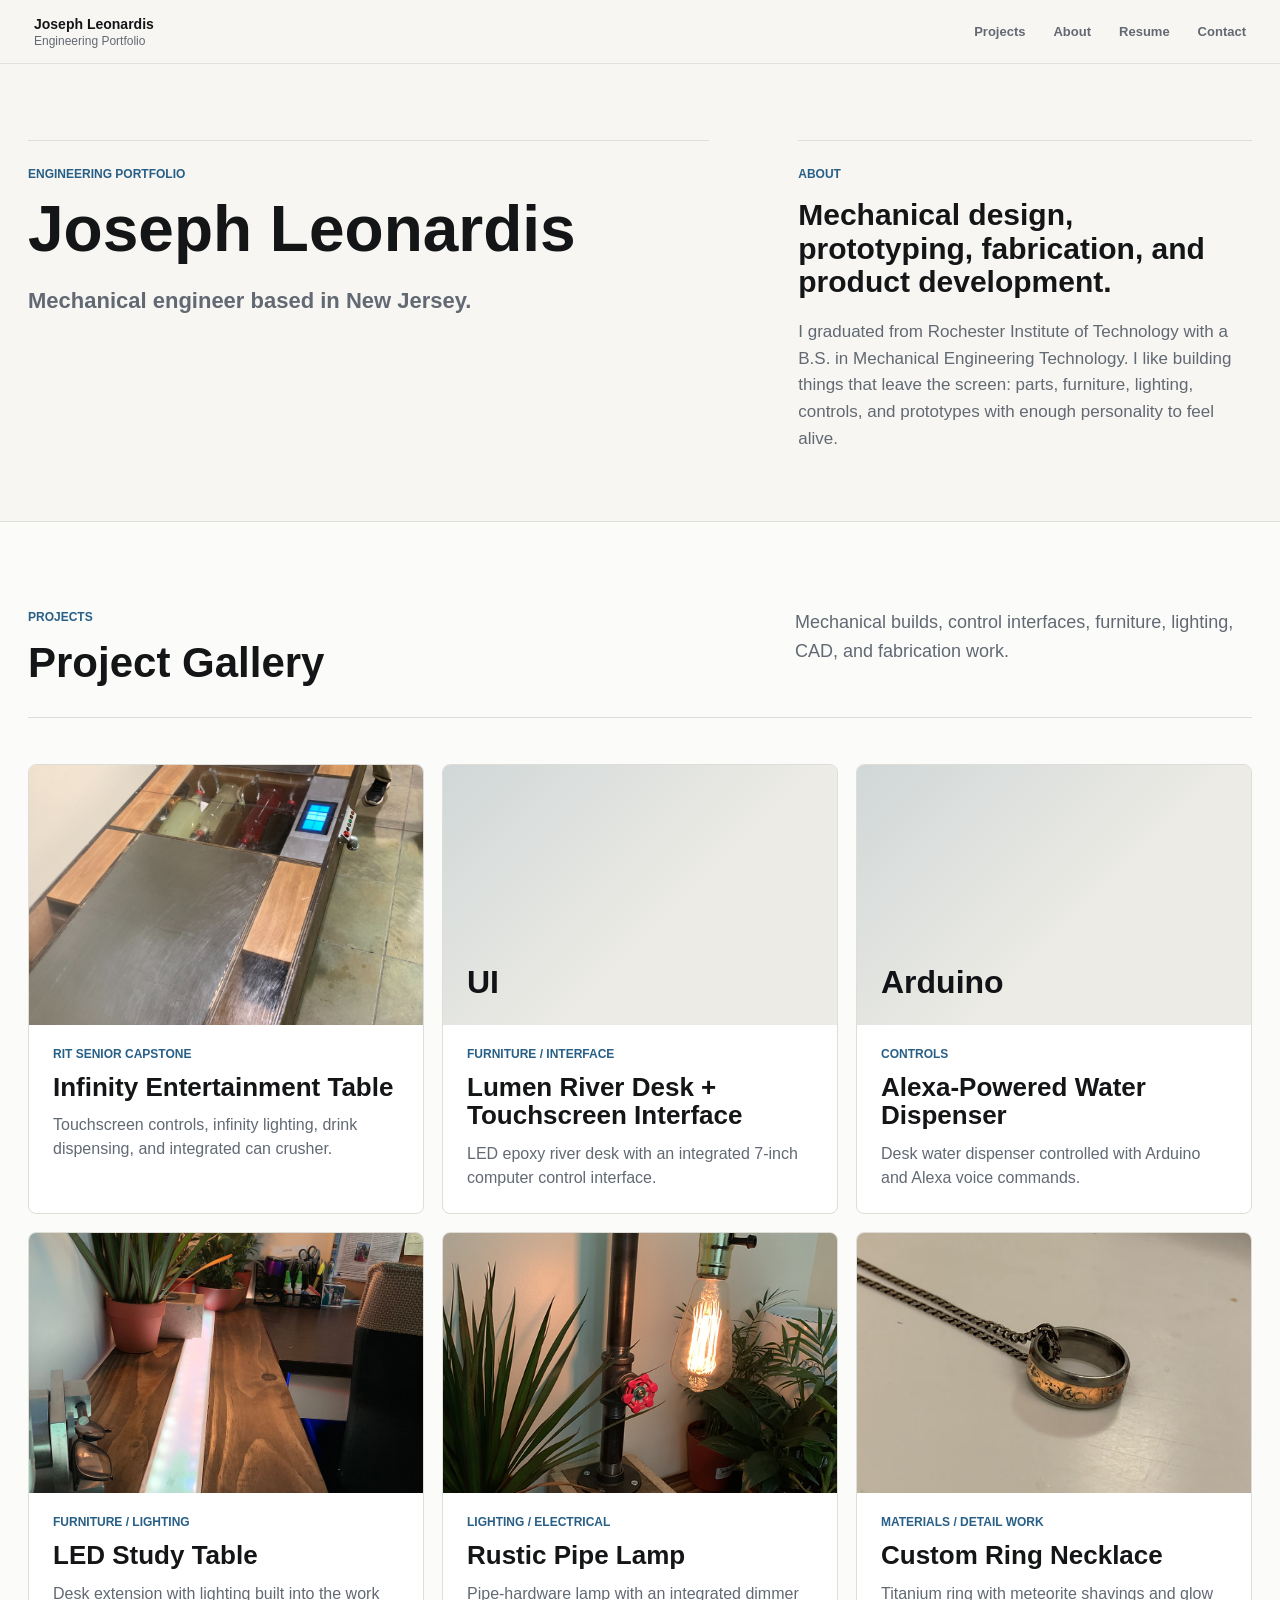
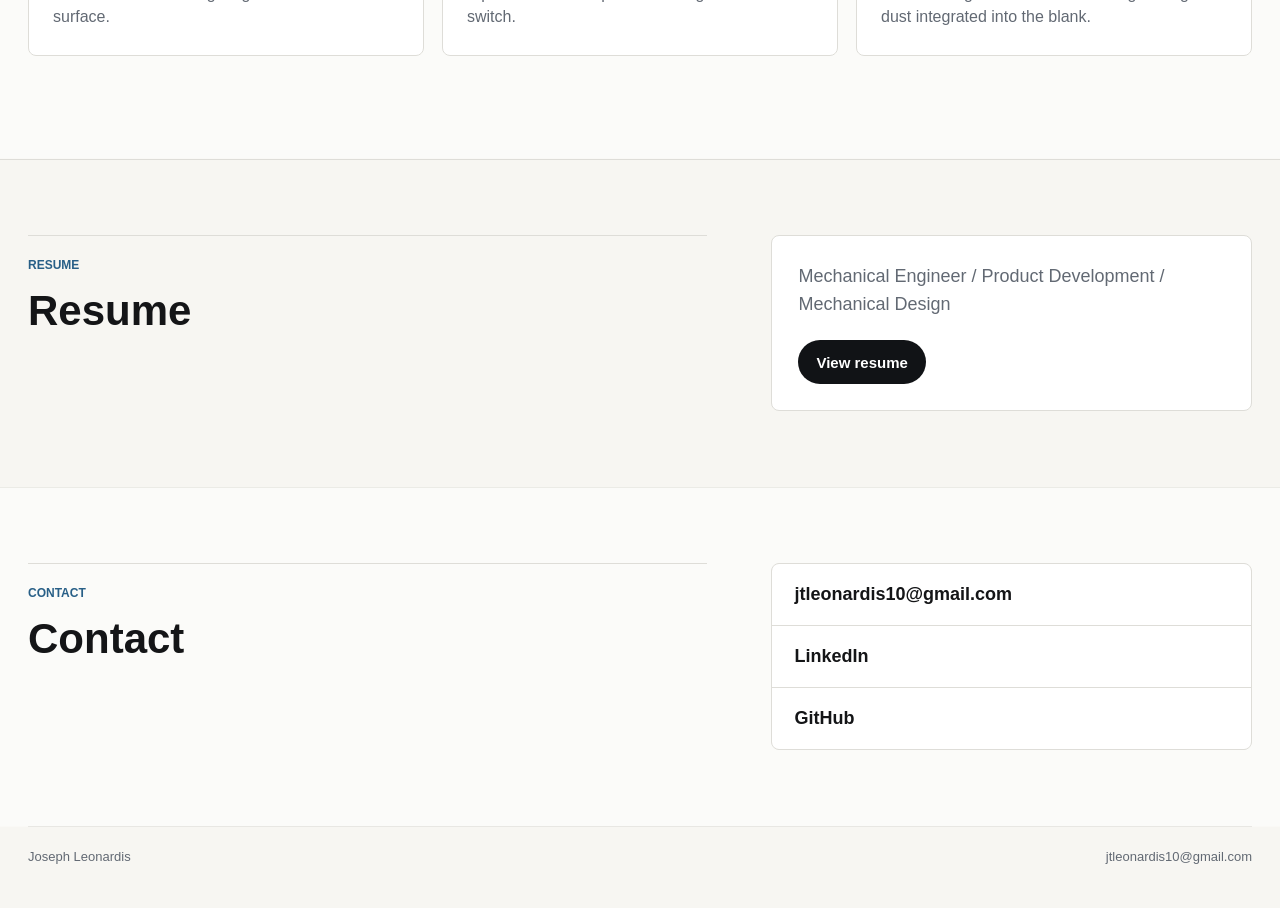
==== commit 6c605bc8: "Polish about copy" ====
--- a/src/index.html
+++ b/src/index.html
@@ -8,7 +8,7 @@
       name="description"
       content="Engineering portfolio by Joseph Leonardis: mechanical design, prototypes, furniture, lighting, controls, CAD, and fabrication."
     >
-    <link rel="stylesheet" href="./styles.css?v=20260903-ring">
+    <link rel="stylesheet" href="./styles.css?v=20260903-about-flair">
   </head>
   <body>
     <header class="site-header">
@@ -37,7 +37,7 @@
           <p class="eyebrow">About</p>
           <h2>Mechanical design, prototyping, fabrication, and product development.</h2>
           <p>
-            I graduated from Rochester Institute of Technology with a B.S. in Mechanical Engineering Technology. My projects usually start in CAD, move through shop work and electronics, and end as physical builds that can be tested, handled, and improved.
+            I graduated from Rochester Institute of Technology with a B.S. in Mechanical Engineering Technology. I like building things that leave the screen: parts, furniture, lighting, controls, and prototypes with enough personality to feel alive.
           </p>
         </aside>
       </section>
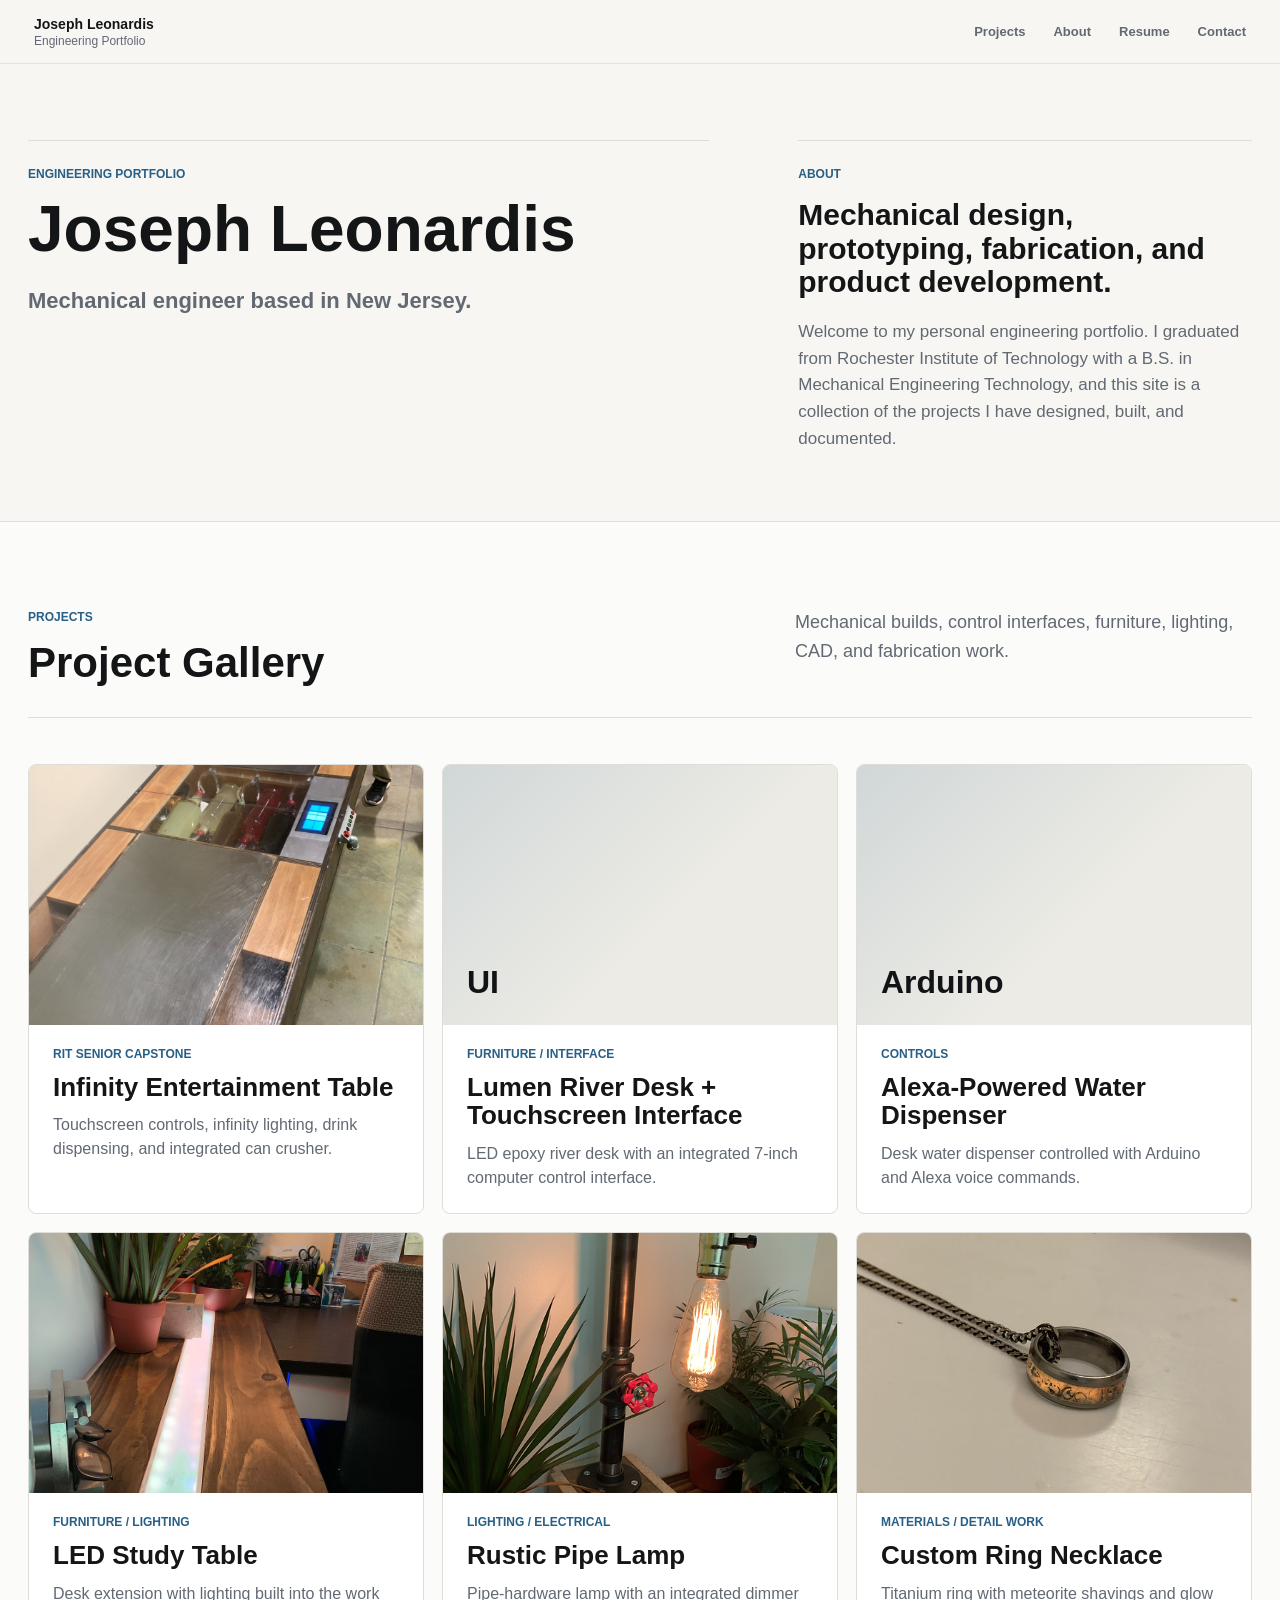
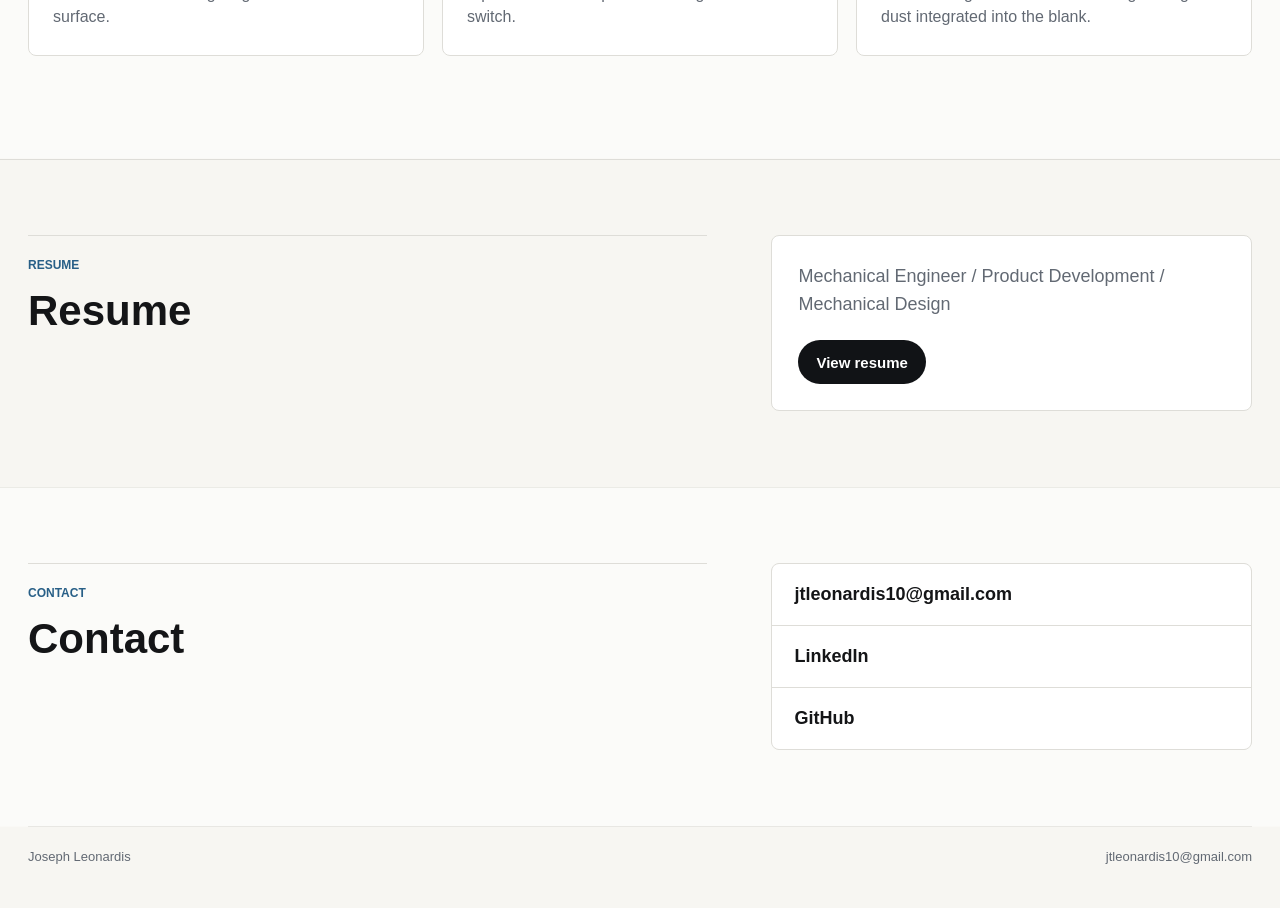
==== commit bb0eee80: "Simplify about welcome copy" ====
--- a/src/index.html
+++ b/src/index.html
@@ -8,7 +8,7 @@
       name="description"
       content="Engineering portfolio by Joseph Leonardis: mechanical design, prototypes, furniture, lighting, controls, CAD, and fabrication."
     >
-    <link rel="stylesheet" href="./styles.css?v=20260903-about-flair">
+    <link rel="stylesheet" href="./styles.css?v=20260903-welcome-copy">
   </head>
   <body>
     <header class="site-header">
@@ -37,7 +37,7 @@
           <p class="eyebrow">About</p>
           <h2>Mechanical design, prototyping, fabrication, and product development.</h2>
           <p>
-            I graduated from Rochester Institute of Technology with a B.S. in Mechanical Engineering Technology. I like building things that leave the screen: parts, furniture, lighting, controls, and prototypes with enough personality to feel alive.
+            Welcome to my personal engineering portfolio. I graduated from Rochester Institute of Technology with a B.S. in Mechanical Engineering Technology, and this site is a collection of the projects I have designed, built, and documented.
           </p>
         </aside>
       </section>
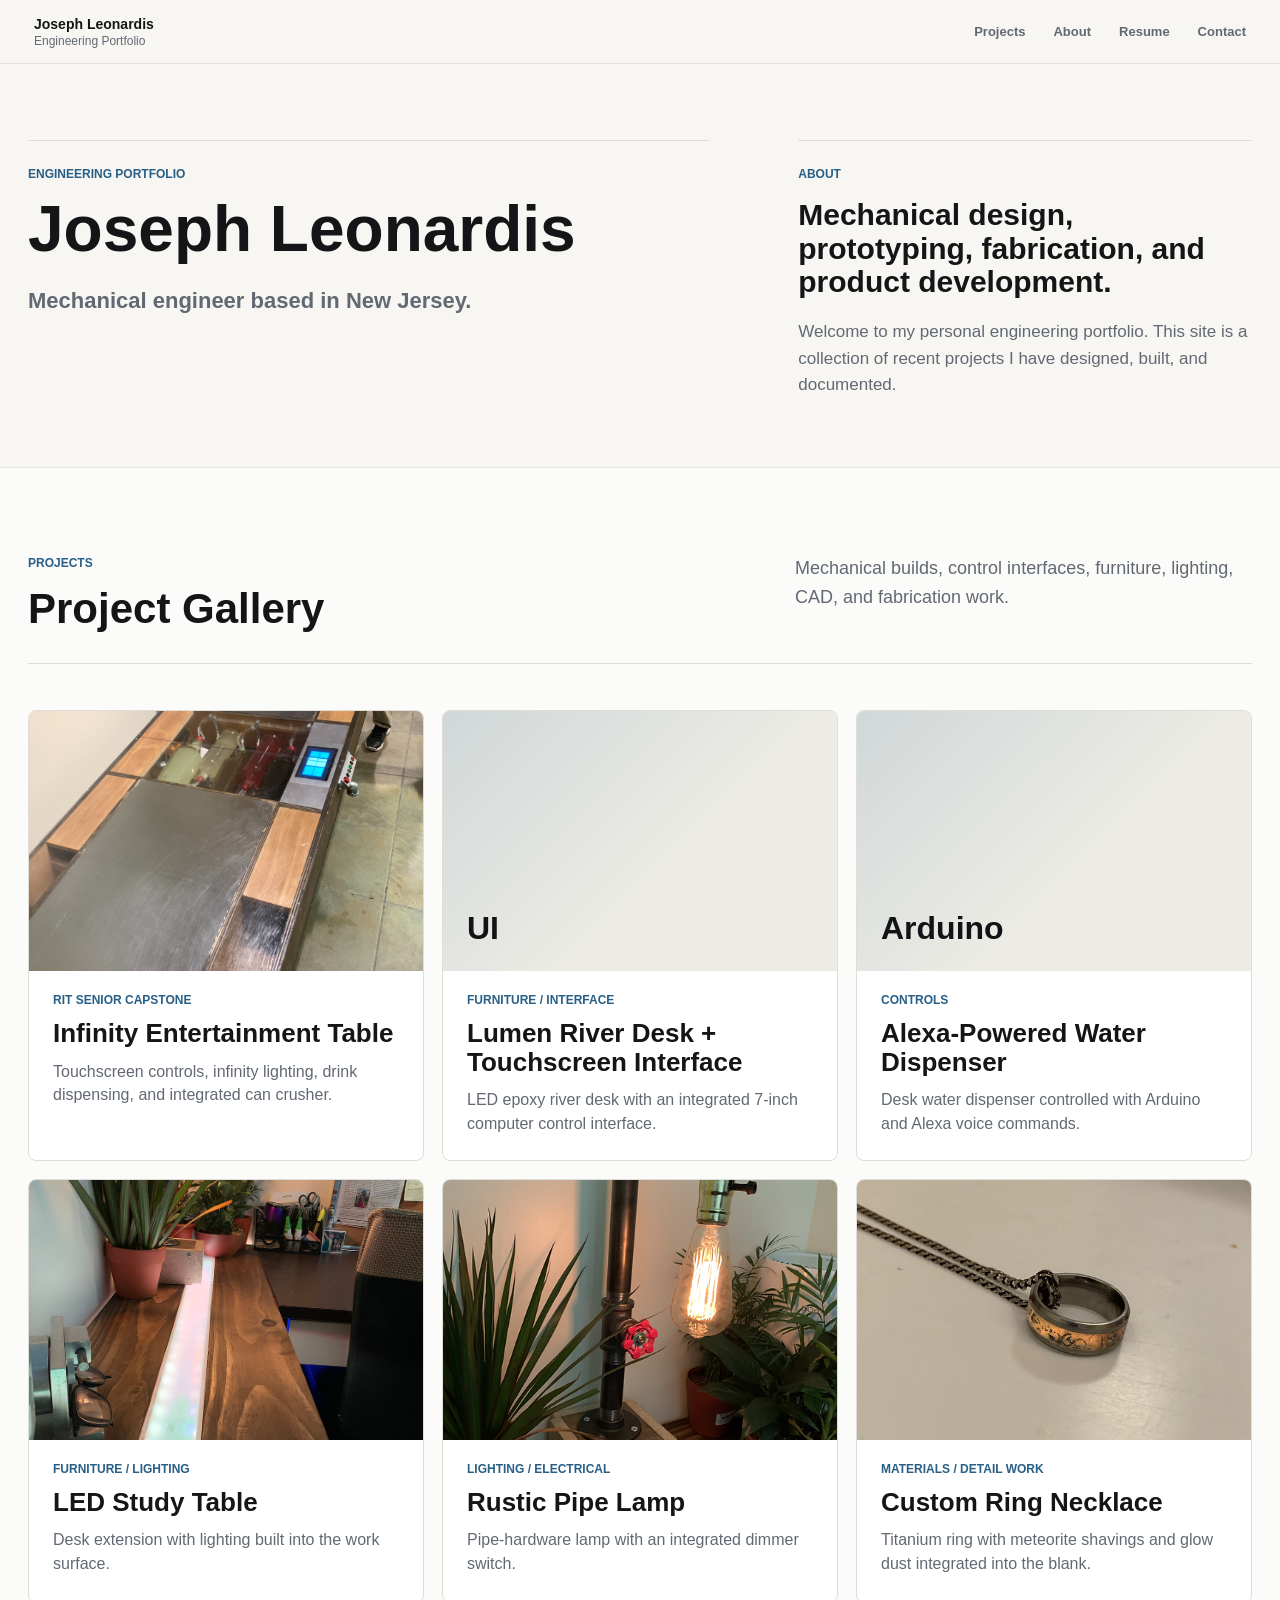
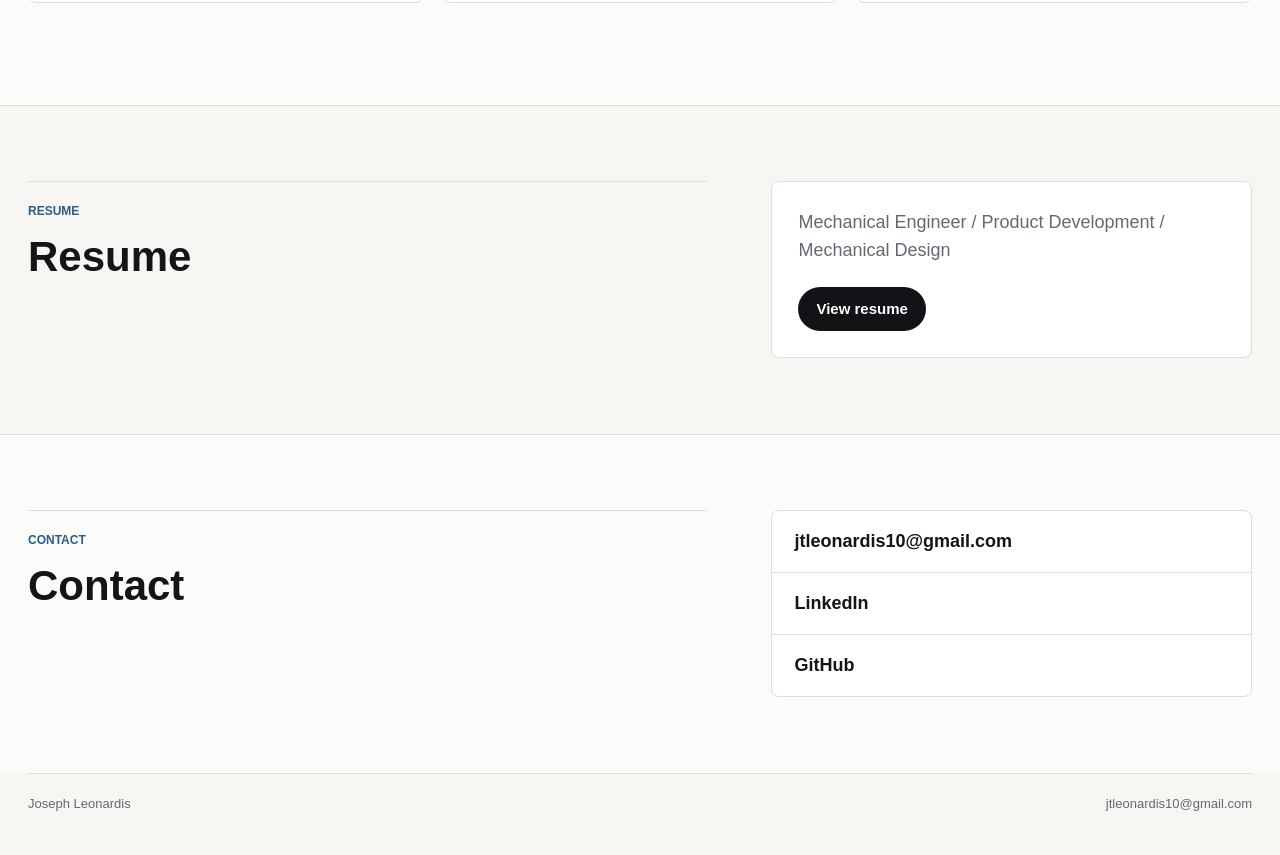
==== commit 480153f3: "Remove degree from about copy" ====
--- a/src/index.html
+++ b/src/index.html
@@ -8,7 +8,7 @@
       name="description"
       content="Engineering portfolio by Joseph Leonardis: mechanical design, prototypes, furniture, lighting, controls, CAD, and fabrication."
     >
-    <link rel="stylesheet" href="./styles.css?v=20260903-welcome-copy">
+    <link rel="stylesheet" href="./styles.css?v=20260903-recent-projects">
   </head>
   <body>
     <header class="site-header">
@@ -37,7 +37,7 @@
           <p class="eyebrow">About</p>
           <h2>Mechanical design, prototyping, fabrication, and product development.</h2>
           <p>
-            Welcome to my personal engineering portfolio. I graduated from Rochester Institute of Technology with a B.S. in Mechanical Engineering Technology, and this site is a collection of the projects I have designed, built, and documented.
+            Welcome to my personal engineering portfolio. This site is a collection of recent projects I have designed, built, and documented.
           </p>
         </aside>
       </section>
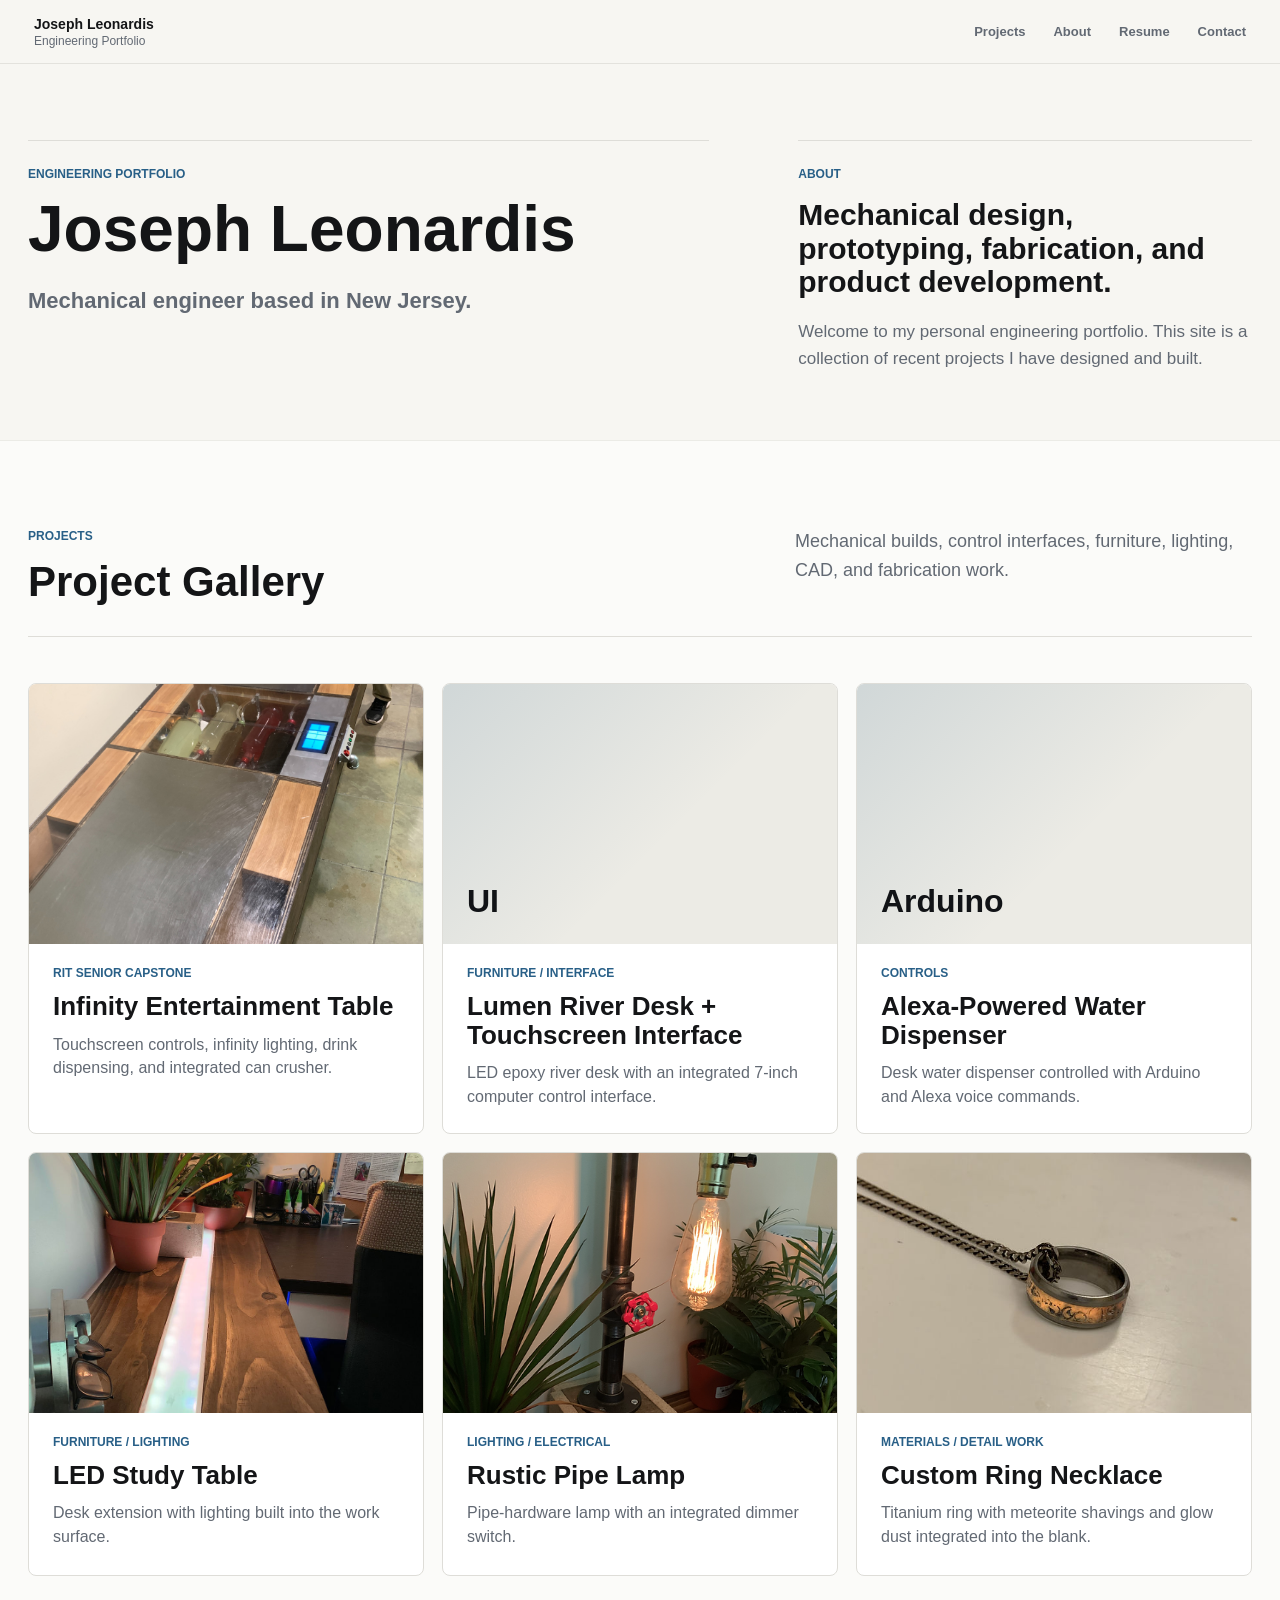
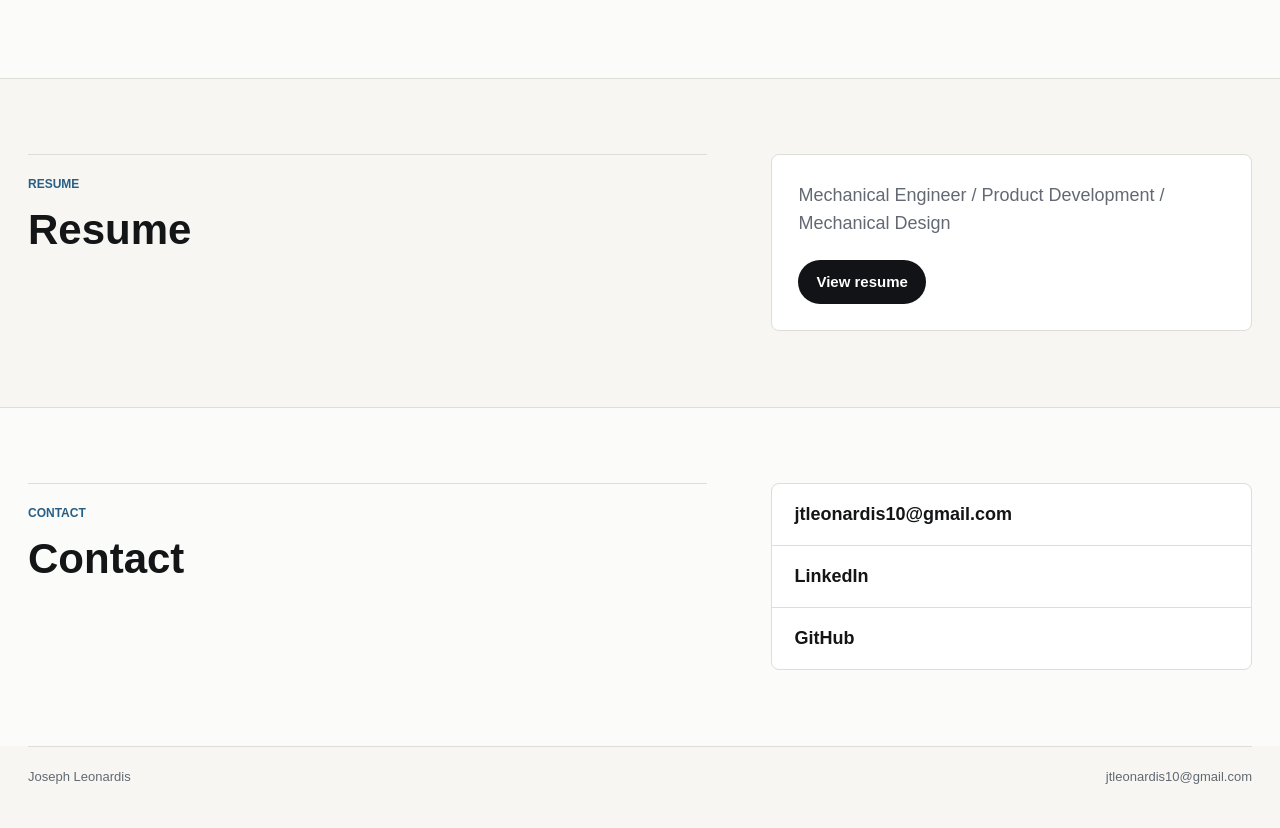
==== commit 0779c13a: "Simplify about project copy" ====
--- a/src/index.html
+++ b/src/index.html
@@ -8,7 +8,7 @@
       name="description"
       content="Engineering portfolio by Joseph Leonardis: mechanical design, prototypes, furniture, lighting, controls, CAD, and fabrication."
     >
-    <link rel="stylesheet" href="./styles.css?v=20260903-recent-projects">
+    <link rel="stylesheet" href="./styles.css?v=20260903-built-copy">
   </head>
   <body>
     <header class="site-header">
@@ -37,7 +37,7 @@
           <p class="eyebrow">About</p>
           <h2>Mechanical design, prototyping, fabrication, and product development.</h2>
           <p>
-            Welcome to my personal engineering portfolio. This site is a collection of recent projects I have designed, built, and documented.
+            Welcome to my personal engineering portfolio. This site is a collection of recent projects I have designed and built.
           </p>
         </aside>
       </section>
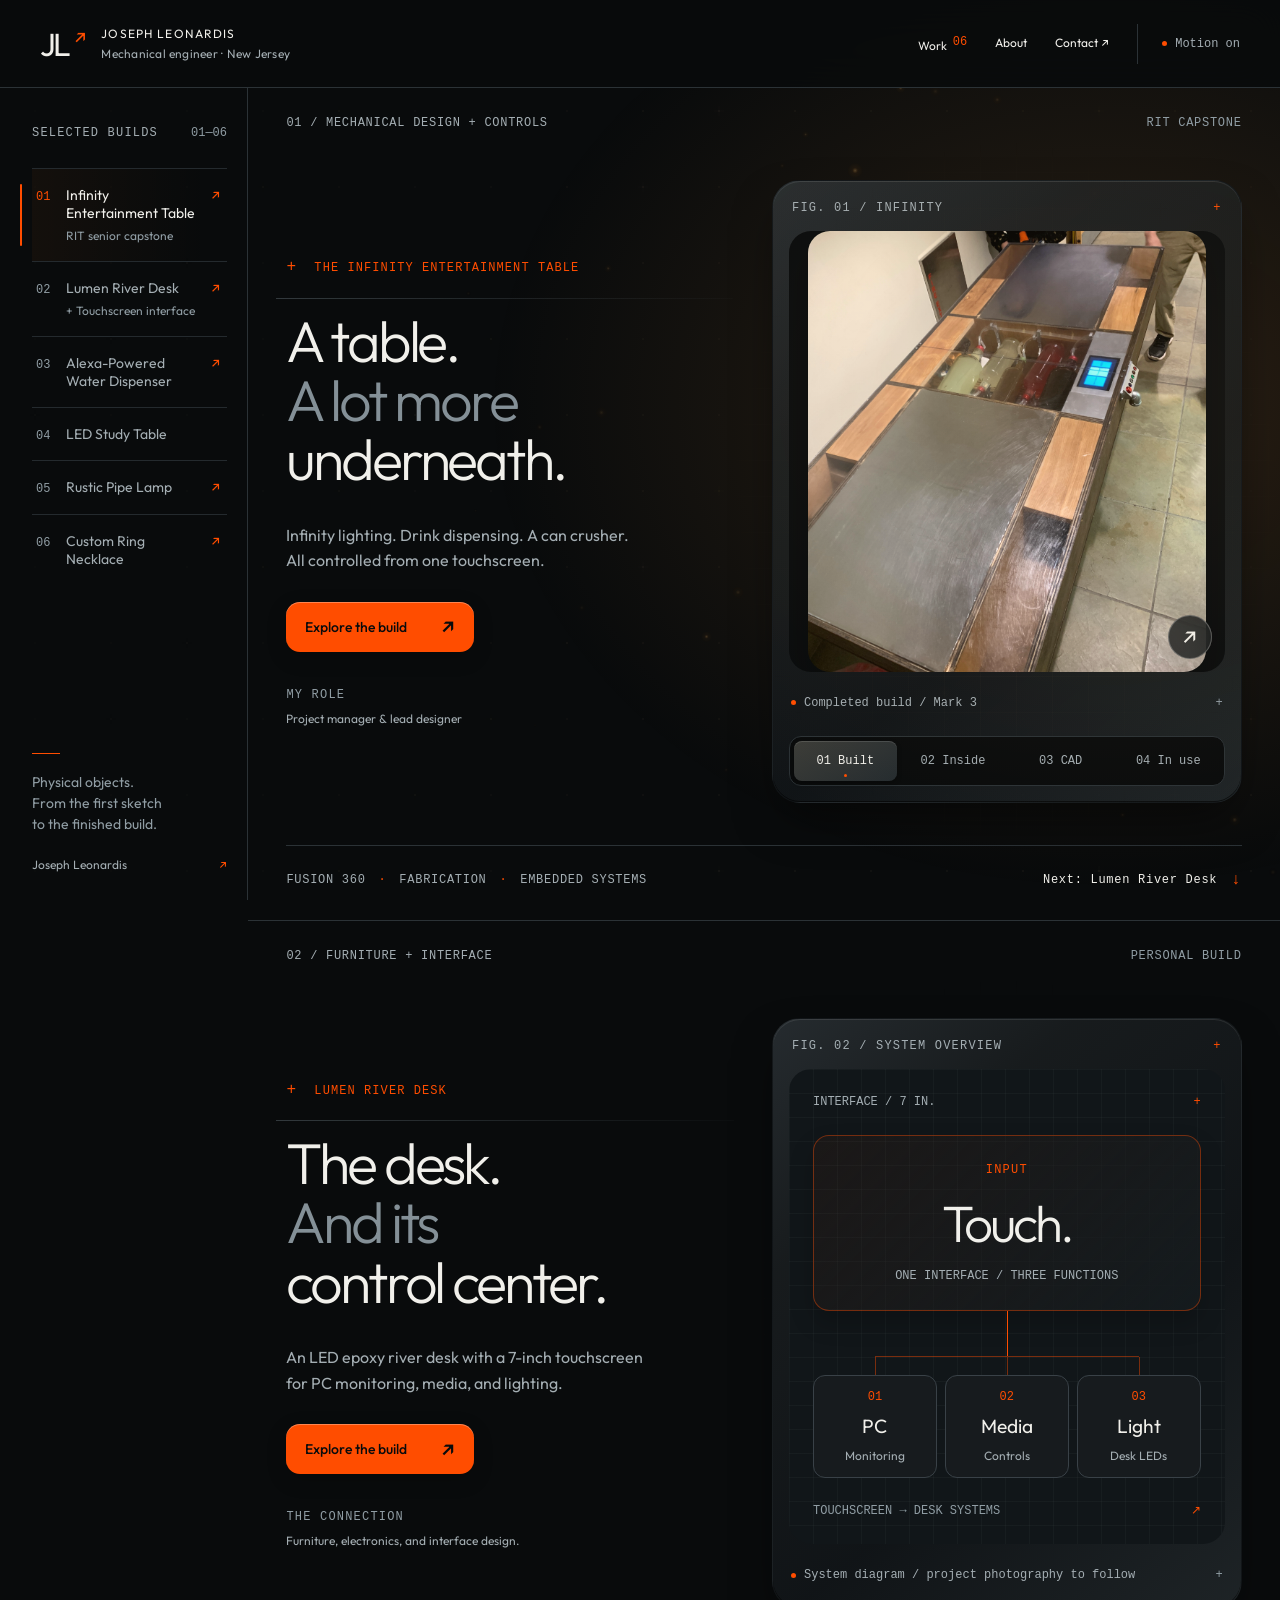
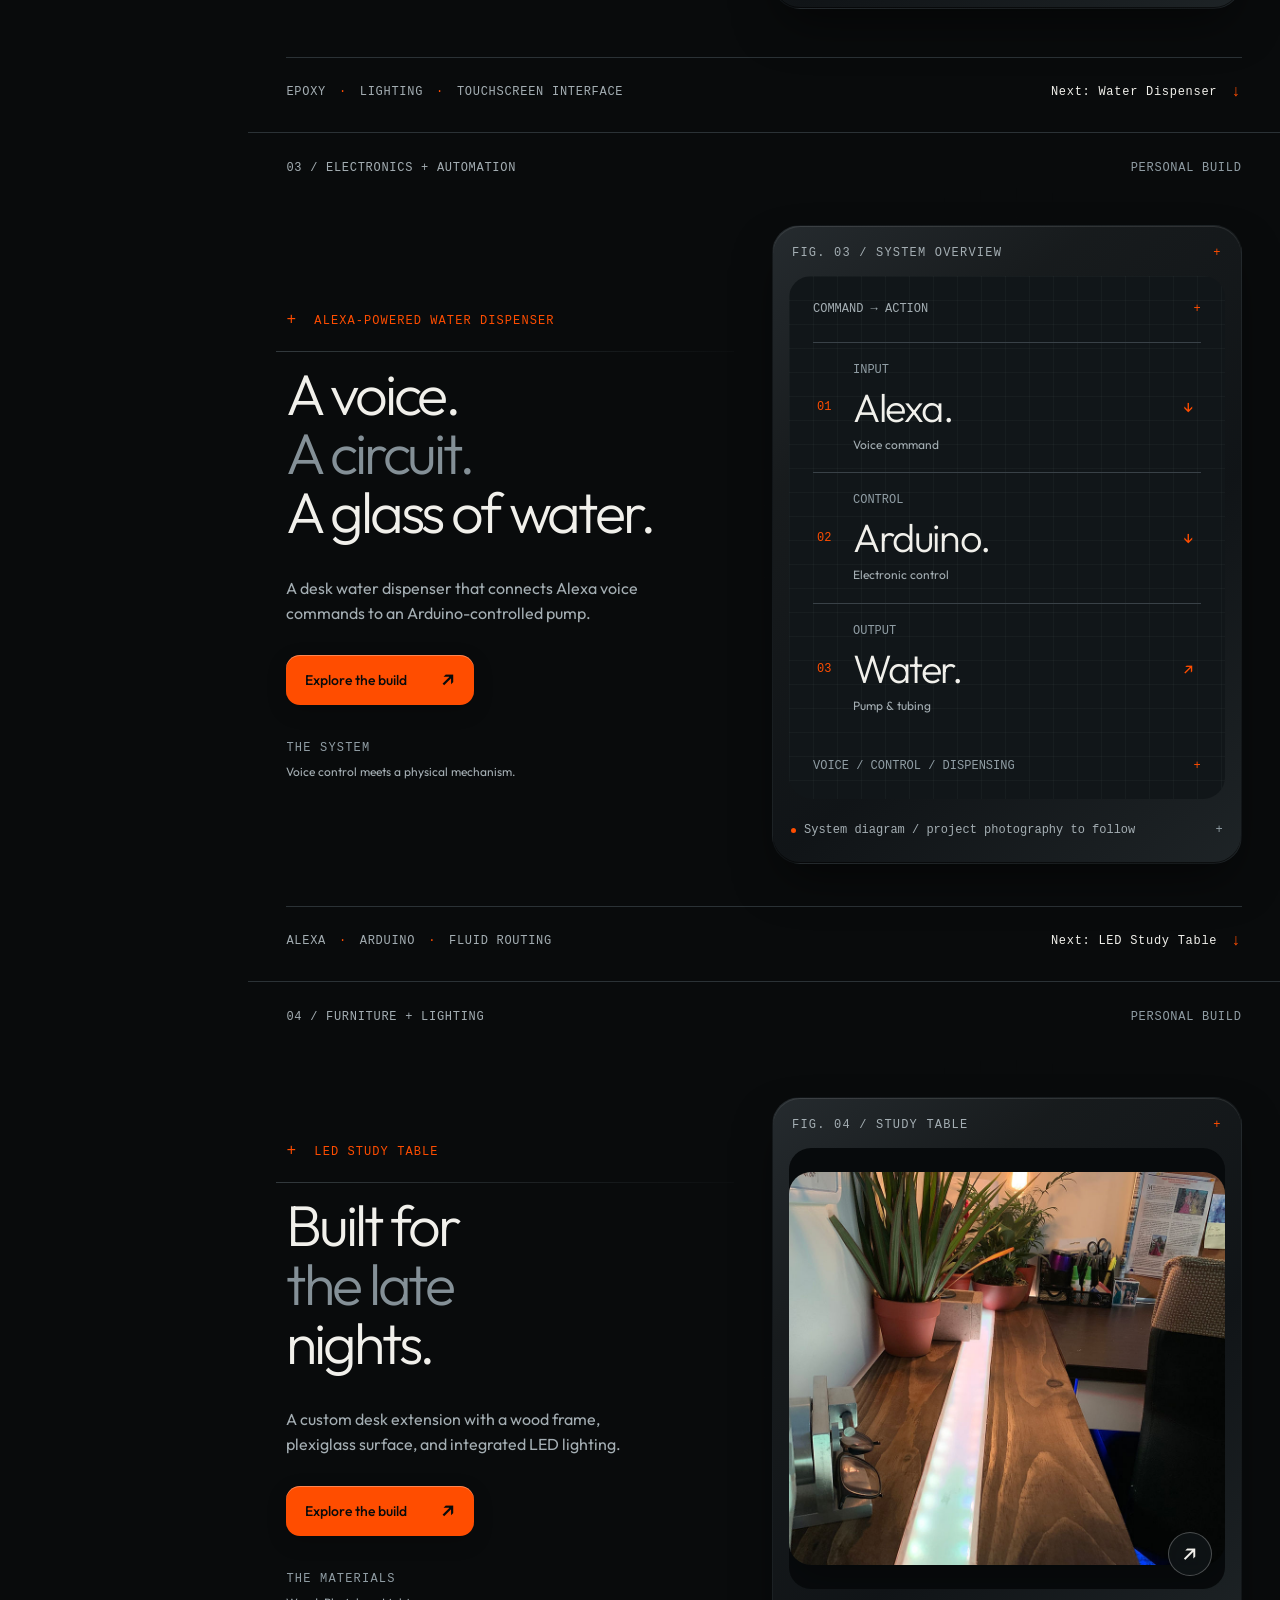
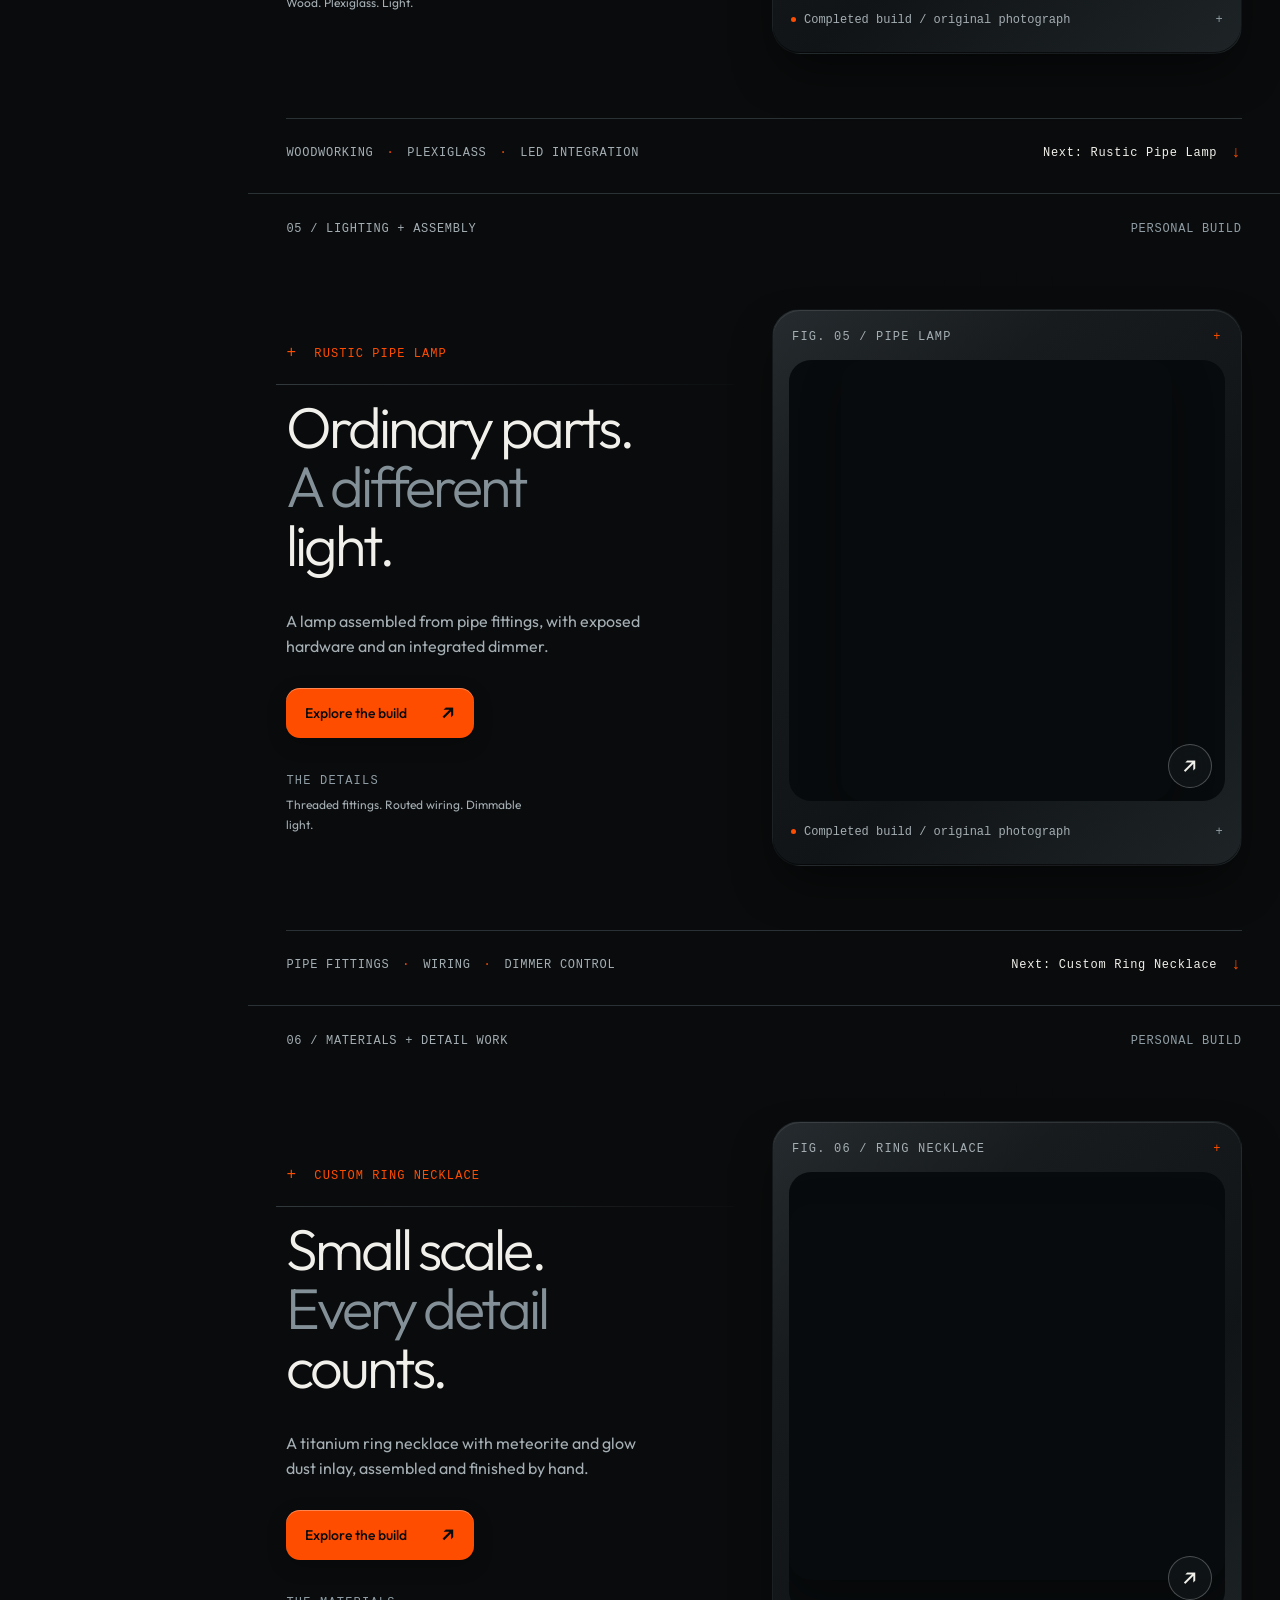
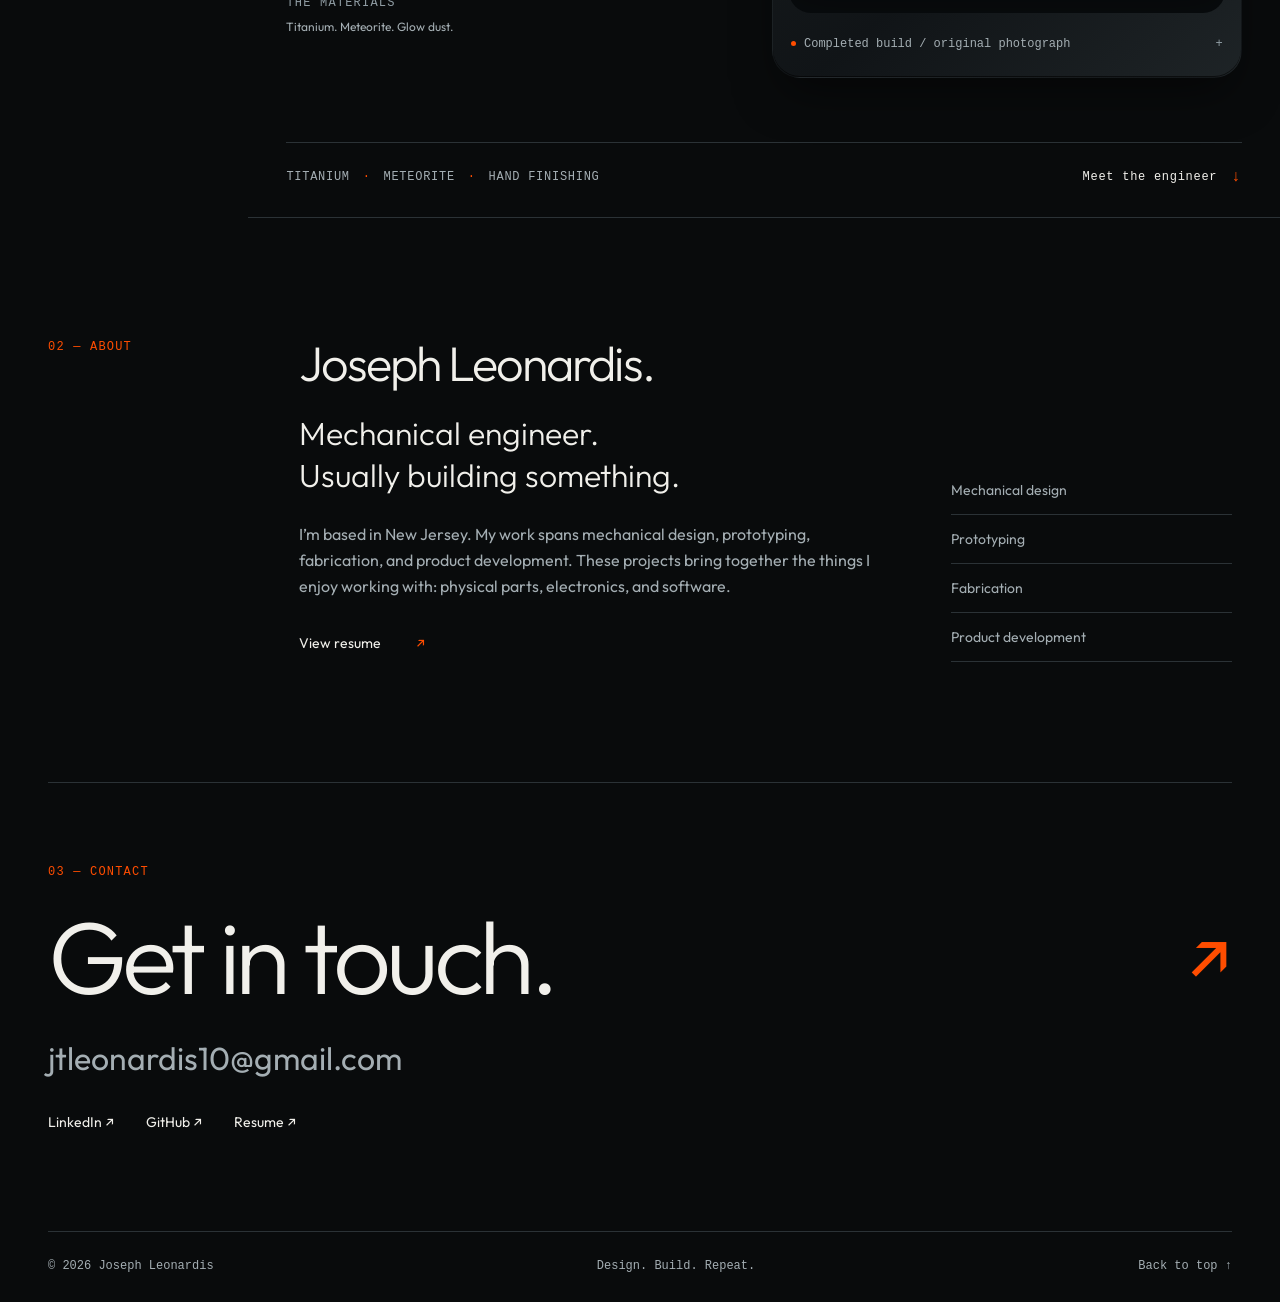
==== commit 901ee0dd: "Create interactive engineering portfolio" ====
--- a/src/index.html
+++ b/src/index.html
@@ -1,6 +1,6 @@
 <!doctype html>
 <html lang="en">
-  <head>
+  <head><meta name="theme-color" content="#090B0C"><link rel="icon" href="data:image/svg+xml,%3Csvg xmlns=%27http://www.w3.org/2000/svg%27 viewBox=%270 0 64 64%27%3E%3Crect width=%2764%27 height=%2764%27 fill=%27%23090B0C%27/%3E%3Ctext x=%278%27 y=%2746%27 font-size=%2739%27 font-family=%27Arial%27 fill=%27%23FF4D00%27%3EJL%3C/text%3E%3C/svg%3E">
     <meta charset="utf-8">
     <meta name="viewport" content="width=device-width, initial-scale=1">
     <title>Joseph Leonardis | Engineering Portfolio</title>
@@ -8,142 +8,156 @@
       name="description"
       content="Engineering portfolio by Joseph Leonardis: mechanical design, prototypes, furniture, lighting, controls, CAD, and fabrication."
     >
-    <link rel="stylesheet" href="./styles.css?v=20260903-built-copy">
+    <link rel="preload" href="./assets/fonts/Outfit-Variable.ttf" as="font" type="font/ttf" crossorigin>
+    <link rel="stylesheet" href="./styles.css?v=20260909-launch">
+    <link rel="stylesheet" href="./depth.css?v=20260909-atmosphere">
+    <link rel="stylesheet" href="./atmosphere.css?v=20260910-no-card-outline">
+    <script>
+      // Runs before paint; CSS also dismisses the entrance if later scripts fail.
+      try {
+        const quiet = matchMedia("(prefers-reduced-motion: reduce)").matches || localStorage.getItem("jl-portfolio-motion") === "paused";
+        const returning = performance.getEntriesByType("navigation")[0]?.type === "back_forward";
+        if (!quiet && !returning && (!location.hash || location.hash === "#top")) {
+          document.documentElement.dataset.entrance = sessionStorage.getItem("jl-visited") ? "return" : "first";
+          sessionStorage.setItem("jl-visited", "yes");
+        }
+      } catch {}
+    </script>
   </head>
   <body>
+    <div class="atmosphere" aria-hidden="true"><div class="ambient-wash"></div><canvas id="engineering-field"></canvas></div>
+    <div class="site-entrance" aria-hidden="true">
+      <div class="entrance-curtain entrance-upper"></div><div class="entrance-curtain entrance-lower"></div>
+      <div class="entrance-signature"><span class="entrance-monogram">JL<span>+</span></span><span class="entrance-credit">Designed and built by<br><strong>Joseph Leonardis.</strong></span></div>
+      <span class="entrance-line"></span>
+    </div>
+    <a class="skip-link" href="#projects">Skip to projects</a>
     <header class="site-header">
-      <a class="brand" href="#top" aria-label="Joseph Leonardis home">
-        <span>Joseph Leonardis</span>
-        <small>Engineering Portfolio</small>
-      </a>
-      <nav class="nav" aria-label="Primary navigation">
-        <a href="#projects">Projects</a>
-        <a href="#about">About</a>
-        <a href="#resume">Resume</a>
-        <a href="#contact">Contact</a>
-      </nav>
+      <a class="brand" href="#top" aria-label="Joseph Leonardis home"><span class="brand-mark" aria-hidden="true">JL<span>↗</span></span><span class="brand-name">JOSEPH LEONARDIS<small>Mechanical engineer · New Jersey</small></span></a>
+      <nav class="nav" aria-label="Primary navigation"><a href="#projects">Work <sup>06</sup></a><a href="#about">About</a><a href="#contact">Contact ↗</a></nav>
+      <button class="motion-toggle" type="button" aria-pressed="false" aria-label="Pause visual effects"><span class="status-dot" aria-hidden="true"></span><span id="motion-label">Motion on</span></button>
     </header>
-
     <main id="top">
-      <section class="hero" id="about" aria-labelledby="hero-title">
-        <div class="hero-copy">
-          <p class="eyebrow">Engineering Portfolio</p>
-          <h1 id="hero-title">Joseph Leonardis</h1>
-          <p>
-            <strong>Mechanical engineer based in New Jersey.</strong>
-          </p>
+      <div class="launch-layout" id="projects">
+        <aside class="project-index" aria-label="Project index">
+          <div class="index-heading"><span class="eyebrow">SELECTED BUILDS</span><span class="index-total">01—06</span></div>
+          <nav class="project-menu" aria-label="Jump to a project">
+            <a href="#launch-infinity" aria-current="location"><span class="menu-number">01</span><span>Infinity Entertainment Table<small>RIT senior capstone</small></span><i aria-hidden="true">↗</i></a>
+            <a href="#launch-lumen"><span class="menu-number">02</span><span>Lumen River Desk<small>+ Touchscreen interface</small></span><i aria-hidden="true">↗</i></a>
+            <a href="#launch-water-dispenser"><span class="menu-number">03</span><span>Alexa-Powered Water Dispenser</span><i aria-hidden="true">↗</i></a>
+            <a href="#launch-study-table"><span class="menu-number">04</span><span>LED Study Table</span><i aria-hidden="true">↗</i></a>
+            <a href="#launch-pipe-lamp"><span class="menu-number">05</span><span>Rustic Pipe Lamp</span><i aria-hidden="true">↗</i></a>
+            <a href="#launch-ring-necklace"><span class="menu-number">06</span><span>Custom Ring Necklace</span><i aria-hidden="true">↗</i></a>
+          </nav>
+          <div class="index-foot"><span class="index-rule" aria-hidden="true"></span><p>Physical objects.<br>From the first sketch<br>to the finished build.</p><a href="#contact">Joseph Leonardis <span aria-hidden="true">↗</span></a></div>
+        </aside>
+        <div class="launch-reel">
+          <section class="launch-panel is-active" id="launch-infinity" aria-labelledby="launch-infinity-title">
+            <div class="chapter-line"><span>01 / MECHANICAL DESIGN + CONTROLS</span><span>RIT CAPSTONE</span></div>
+            <div class="launch-composition">
+              <div class="launch-copy">
+                <p class="launch-kicker"><span aria-hidden="true">+</span> THE INFINITY ENTERTAINMENT TABLE</p>
+                <h1 id="launch-infinity-title">A table.<br><span>A lot more</span><br>underneath.</h1>
+                <p class="launch-description">Infinity lighting. Drink dispensing. A can crusher. All controlled from one touchscreen.</p>
+                <button class="primary-button" type="button" data-project="infinity">Explore the build <span aria-hidden="true">↗</span></button>
+                <div class="launch-credit"><span class="eyebrow">MY ROLE</span><p>Project manager &amp; lead designer</p></div>
+              </div>
+              <div class="object-stage" id="specimen">
+                <div class="stage-coordinate" aria-hidden="true">FIG. 01 / INFINITY</div>
+                <div class="hero-object" id="specimen-media">
+                  <img id="specimen-image" src="./assets/images/capstone.jpg" alt="Completed Infinity Entertainment Table with bottles and touchscreen beneath the clear tabletop" width="2203" height="2440" fetchpriority="high">
+                  <video id="specimen-film" src="./assets/videos/infinity/mark-3-final-product.mp4" poster="./assets/images/infinity/poster-mark-3-final-product.jpg" controls preload="none" playsinline muted hidden aria-label="Real footage of the completed Infinity Table touchscreen and drink dispenser"></video>
+                  <button class="object-open" type="button" data-project="infinity" aria-label="Explore the Infinity Entertainment Table build">↗</button>
+                </div>
+                <div class="object-caption"><span class="live-mark" aria-hidden="true"></span><span id="view-label" aria-live="polite">Completed build / Mark 3</span><span aria-hidden="true">+</span></div>
+                <div class="view-switch" role="group" aria-label="Infinity Table view"><button type="button" data-view="built" aria-pressed="true">01 Built</button><button type="button" data-view="inside" aria-pressed="false">02 Inside</button><button type="button" data-view="cad" aria-pressed="false">03 CAD</button><button type="button" data-view="film" aria-pressed="false">04 In use</button></div>
+              </div>
+            </div>
+            <div class="chapter-footer"><span>FUSION 360 <b>·</b> FABRICATION <b>·</b> EMBEDDED SYSTEMS</span><a href="#launch-lumen">Next: Lumen River Desk <span aria-hidden="true">↓</span></a></div>
+          </section>
+
+          <section class="launch-panel" id="launch-lumen" aria-labelledby="launch-lumen-title">
+            <div class="chapter-line"><span>02 / FURNITURE + INTERFACE</span><span>PERSONAL BUILD</span></div>
+            <div class="launch-composition">
+              <div class="launch-copy"><p class="launch-kicker"><span aria-hidden="true">+</span> LUMEN RIVER DESK</p><h2 id="launch-lumen-title">The desk.<br><span>And its</span><br>control center.</h2><p class="launch-description">An LED epoxy river desk with a 7-inch touchscreen for PC monitoring, media, and lighting.</p><button class="primary-button" type="button" data-project="lumen">Explore the build <span aria-hidden="true">↗</span></button><div class="launch-credit"><span class="eyebrow">THE CONNECTION</span><p>Furniture, electronics, and interface design.</p></div></div>
+              <div class="object-stage diagram-stage">
+                <div class="stage-coordinate" aria-hidden="true">FIG. 02 / SYSTEM OVERVIEW</div>
+                <div class="technical-surface hero-object" role="img" aria-label="System diagram: a 7-inch touch interface connects to PC monitoring, media controls, and desk lighting">
+                  <div class="diagram-top"><span>INTERFACE / 7 IN.</span><span aria-hidden="true">+</span></div>
+                  <div class="touch-node"><span class="eyebrow">INPUT</span><strong>Touch.</strong><span>ONE INTERFACE / THREE FUNCTIONS</span></div>
+                  <div class="connection-tree" aria-hidden="true"><i></i></div>
+                  <div class="node-row"><div><span>01</span><strong>PC</strong><small>Monitoring</small></div><div><span>02</span><strong>Media</strong><small>Controls</small></div><div><span>03</span><strong>Light</strong><small>Desk LEDs</small></div></div>
+                  <div class="diagram-bottom"><span>TOUCHSCREEN → DESK SYSTEMS</span><span aria-hidden="true">↗</span></div>
+                </div>
+                <div class="object-caption"><span class="live-mark" aria-hidden="true"></span><span>System diagram / project photography to follow</span><span aria-hidden="true">+</span></div>
+              </div>
+            </div>
+            <div class="chapter-footer"><span>EPOXY <b>·</b> LIGHTING <b>·</b> TOUCHSCREEN INTERFACE</span><a href="#launch-water-dispenser">Next: Water Dispenser <span aria-hidden="true">↓</span></a></div>
+          </section>
+
+          <section class="launch-panel" id="launch-water-dispenser" aria-labelledby="launch-water-title">
+            <div class="chapter-line"><span>03 / ELECTRONICS + AUTOMATION</span><span>PERSONAL BUILD</span></div>
+            <div class="launch-composition">
+              <div class="launch-copy"><p class="launch-kicker"><span aria-hidden="true">+</span> ALEXA-POWERED WATER DISPENSER</p><h2 id="launch-water-title">A voice.<br><span>A circuit.</span><br>A glass of water.</h2><p class="launch-description">A desk water dispenser that connects Alexa voice commands to an Arduino-controlled pump.</p><button class="primary-button" type="button" data-project="water-dispenser">Explore the build <span aria-hidden="true">↗</span></button><div class="launch-credit"><span class="eyebrow">THE SYSTEM</span><p>Voice control meets a physical mechanism.</p></div></div>
+              <div class="object-stage diagram-stage">
+                <div class="stage-coordinate" aria-hidden="true">FIG. 03 / SYSTEM OVERVIEW</div>
+                <div class="technical-surface hero-object water-system" role="img" aria-label="System diagram: Alexa voice command to Arduino controller to pump and water tubing">
+                  <div class="diagram-top"><span>COMMAND → ACTION</span><span aria-hidden="true">+</span></div>
+                  <div class="sequence-node"><span class="sequence-index">01</span><div><small>INPUT</small><strong>Alexa.</strong><p>Voice command</p></div><span aria-hidden="true">↓</span></div>
+                  <div class="sequence-node"><span class="sequence-index">02</span><div><small>CONTROL</small><strong>Arduino.</strong><p>Electronic control</p></div><span aria-hidden="true">↓</span></div>
+                  <div class="sequence-node"><span class="sequence-index">03</span><div><small>OUTPUT</small><strong>Water.</strong><p>Pump &amp; tubing</p></div><span aria-hidden="true">↗</span></div>
+                  <div class="diagram-bottom"><span>VOICE / CONTROL / DISPENSING</span><span aria-hidden="true">+</span></div>
+                </div>
+                <div class="object-caption"><span class="live-mark" aria-hidden="true"></span><span>System diagram / project photography to follow</span><span aria-hidden="true">+</span></div>
+              </div>
+            </div>
+            <div class="chapter-footer"><span>ALEXA <b>·</b> ARDUINO <b>·</b> FLUID ROUTING</span><a href="#launch-study-table">Next: LED Study Table <span aria-hidden="true">↓</span></a></div>
+          </section>
+
+          <section class="launch-panel" id="launch-study-table" aria-labelledby="launch-study-title">
+            <div class="chapter-line"><span>04 / FURNITURE + LIGHTING</span><span>PERSONAL BUILD</span></div>
+            <div class="launch-composition">
+              <div class="launch-copy"><p class="launch-kicker"><span aria-hidden="true">+</span> LED STUDY TABLE</p><h2 id="launch-study-title">Built for<br><span>the late</span><br>nights.</h2><p class="launch-description">A custom desk extension with a wood frame, plexiglass surface, and integrated LED lighting.</p><button class="primary-button" type="button" data-project="study-table">Explore the build <span aria-hidden="true">↗</span></button><div class="launch-credit"><span class="eyebrow">THE MATERIALS</span><p>Wood. Plexiglass. Light.</p></div></div>
+              <div class="object-stage"><div class="stage-coordinate" aria-hidden="true">FIG. 04 / STUDY TABLE</div><div class="hero-object"><img src="./assets/images/study-table/finish.jpg" alt="Joseph's completed LED Study Table with its illuminated work surface" loading="lazy" decoding="async"><button class="object-open" type="button" data-project="study-table" aria-label="Explore the LED Study Table build">↗</button></div><div class="object-caption"><span class="live-mark" aria-hidden="true"></span><span>Completed build / original photograph</span><span aria-hidden="true">+</span></div></div>
+            </div>
+            <div class="chapter-footer"><span>WOODWORKING <b>·</b> PLEXIGLASS <b>·</b> LED INTEGRATION</span><a href="#launch-pipe-lamp">Next: Rustic Pipe Lamp <span aria-hidden="true">↓</span></a></div>
+          </section>
+
+          <section class="launch-panel" id="launch-pipe-lamp" aria-labelledby="launch-lamp-title">
+            <div class="chapter-line"><span>05 / LIGHTING + ASSEMBLY</span><span>PERSONAL BUILD</span></div>
+            <div class="launch-composition">
+              <div class="launch-copy"><p class="launch-kicker"><span aria-hidden="true">+</span> RUSTIC PIPE LAMP</p><h2 id="launch-lamp-title">Ordinary parts.<br><span>A different</span><br>light.</h2><p class="launch-description">A lamp assembled from pipe fittings, with exposed hardware and an integrated dimmer.</p><button class="primary-button" type="button" data-project="pipe-lamp">Explore the build <span aria-hidden="true">↗</span></button><div class="launch-credit"><span class="eyebrow">THE DETAILS</span><p>Threaded fittings. Routed wiring. Dimmable light.</p></div></div>
+              <div class="object-stage"><div class="stage-coordinate" aria-hidden="true">FIG. 05 / PIPE LAMP</div><div class="hero-object"><img src="./assets/images/pipe-lamp/final.png" alt="Joseph's finished Rustic Pipe Lamp assembled from pipe fittings with a dimmer" loading="lazy" decoding="async"><button class="object-open" type="button" data-project="pipe-lamp" aria-label="Explore the Rustic Pipe Lamp build">↗</button></div><div class="object-caption"><span class="live-mark" aria-hidden="true"></span><span>Completed build / original photograph</span><span aria-hidden="true">+</span></div></div>
+            </div>
+            <div class="chapter-footer"><span>PIPE FITTINGS <b>·</b> WIRING <b>·</b> DIMMER CONTROL</span><a href="#launch-ring-necklace">Next: Custom Ring Necklace <span aria-hidden="true">↓</span></a></div>
+          </section>
+
+          <section class="launch-panel" id="launch-ring-necklace" aria-labelledby="launch-ring-title">
+            <div class="chapter-line"><span>06 / MATERIALS + DETAIL WORK</span><span>PERSONAL BUILD</span></div>
+            <div class="launch-composition">
+              <div class="launch-copy"><p class="launch-kicker"><span aria-hidden="true">+</span> CUSTOM RING NECKLACE</p><h2 id="launch-ring-title">Small scale.<br><span>Every detail</span><br>counts.</h2><p class="launch-description">A titanium ring necklace with meteorite and glow dust inlay, assembled and finished by hand.</p><button class="primary-button" type="button" data-project="ring-necklace">Explore the build <span aria-hidden="true">↗</span></button><div class="launch-credit"><span class="eyebrow">THE MATERIALS</span><p>Titanium. Meteorite. Glow dust.</p></div></div>
+              <div class="object-stage"><div class="stage-coordinate" aria-hidden="true">FIG. 06 / RING NECKLACE</div><div class="hero-object ring-object"><img src="./assets/images/ring-necklace/final.jpg" alt="Joseph's finished titanium ring necklace with meteorite and glow dust inlay" loading="lazy" decoding="async"><button class="object-open" type="button" data-project="ring-necklace" aria-label="Explore the Custom Ring Necklace build">↗</button></div><div class="object-caption"><span class="live-mark" aria-hidden="true"></span><span>Completed build / original photograph</span><span aria-hidden="true">+</span></div></div>
+            </div>
+            <div class="chapter-footer"><span>TITANIUM <b>·</b> METEORITE <b>·</b> HAND FINISHING</span><a href="#about">Meet the engineer <span aria-hidden="true">↓</span></a></div>
+          </section>
         </div>
-        <aside class="intro-panel" aria-label="About Joseph Leonardis">
-          <p class="eyebrow">About</p>
-          <h2>Mechanical design, prototyping, fabrication, and product development.</h2>
-          <p>
-            Welcome to my personal engineering portfolio. This site is a collection of recent projects I have designed and built.
-          </p>
-        </aside>
-      </section>
-
-      <section class="projects" id="projects" aria-labelledby="projects-title">
-        <div class="section-intro">
-          <div>
-            <p class="eyebrow">Projects</p>
-            <h2 id="projects-title">Project Gallery</h2>
-          </div>
-          <p>
-            Mechanical builds, control interfaces, furniture, lighting, CAD, and fabrication work.
-          </p>
-        </div>
-
-        <div class="gallery-grid">
-          <button class="gallery-card featured" type="button" data-project="infinity">
-            <figure>
-              <img src="./assets/images/capstone.jpg" alt="Finished Infinity Entertainment Table capstone build">
-            </figure>
-            <span>RIT Senior Capstone</span>
-            <h3>Infinity Entertainment Table</h3>
-            <p>Touchscreen controls, infinity lighting, drink dispensing, and integrated can crusher.</p>
-          </button>
-
-          <button class="gallery-card" type="button" data-project="lumen">
-            <div class="type-tile">
-              <span>UI</span>
-            </div>
-            <span>Furniture / Interface</span>
-            <h3>Lumen River Desk + Touchscreen Interface</h3>
-            <p>LED epoxy river desk with an integrated 7-inch computer control interface.</p>
-          </button>
-
-          <button class="gallery-card" type="button" data-project="water-dispenser">
-            <div class="type-tile">
-              <span>Arduino</span>
-            </div>
-            <span>Controls</span>
-            <h3>Alexa-Powered Water Dispenser</h3>
-            <p>Desk water dispenser controlled with Arduino and Alexa voice commands.</p>
-          </button>
-
-          <button class="gallery-card" type="button" data-project="study-table">
-            <figure>
-              <img src="./assets/images/study-table/finish.jpg" alt="Finished LED study table attached to a desk">
-            </figure>
-            <span>Furniture / Lighting</span>
-            <h3>LED Study Table</h3>
-            <p>Desk extension with lighting built into the work surface.</p>
-          </button>
-
-          <button class="gallery-card" type="button" data-project="pipe-lamp">
-            <figure>
-              <img src="./assets/images/pipe-lamp/final.png" alt="Finished pipe lamp with dimmer switch">
-            </figure>
-            <span>Lighting / Electrical</span>
-            <h3>Rustic Pipe Lamp</h3>
-            <p>Pipe-hardware lamp with an integrated dimmer switch.</p>
-          </button>
-
-          <button class="gallery-card" type="button" data-project="ring-necklace">
-            <figure>
-              <img src="./assets/images/ring-necklace/final.jpg" alt="Finished custom ring necklace">
-            </figure>
-            <span>Materials / Detail Work</span>
-            <h3>Custom Ring Necklace</h3>
-            <p>Titanium ring with meteorite shavings and glow dust integrated into the blank.</p>
-          </button>
-        </div>
-      </section>
-
-      <section class="resume" id="resume" aria-labelledby="resume-title">
-        <div>
-          <p class="eyebrow">Resume</p>
-          <h2 id="resume-title">Resume</h2>
-        </div>
-        <div class="resume-panel">
-          <p>
-            Mechanical Engineer / Product Development / Mechanical Design
-          </p>
-          <a class="button" href="https://drive.google.com/file/d/19wgv-1VMTOCVqtIuHqRdrhKzU3IokMuL/view">View resume</a>
-        </div>
-      </section>
-
-      <section class="contact" id="contact" aria-labelledby="contact-title">
-        <div>
-          <p class="eyebrow">Contact</p>
-          <h2 id="contact-title">Contact</h2>
-        </div>
-        <div class="contact-links">
-          <a href="mailto:jtleonardis10@gmail.com">jtleonardis10@gmail.com</a>
-          <a href="https://www.linkedin.com/in/joeleonardis/">LinkedIn</a>
-          <a href="https://github.com/joejoeleo">GitHub</a>
-        </div>
-      </section>
+      </div>
+
+      <section class="about page-width" id="about" aria-labelledby="about-title"><p class="eyebrow accent">02 — About</p><div><h2 id="about-title">Joseph Leonardis.</h2><p class="about-intro">Mechanical engineer.<br>Usually building something.</p><p>I’m based in New Jersey. My work spans mechanical design, prototyping, fabrication, and product development. These projects bring together the things I enjoy working with: physical parts, electronics, and software.</p><a id="resume" class="text-button" href="https://drive.google.com/file/d/19wgv-1VMTOCVqtIuHqRdrhKzU3IokMuL/view">View resume <span aria-hidden="true">↗</span></a></div><div class="disciplines"><span>Mechanical design</span><span>Prototyping</span><span>Fabrication</span><span>Product development</span></div></section>
+      <section class="contact page-width" id="contact" aria-labelledby="contact-title"><p class="eyebrow accent">03 — Contact</p><div class="contact-top"><h2 id="contact-title">Get in touch.</h2><a class="contact-arrow" href="mailto:jtleonardis10@gmail.com" aria-label="Email Joseph Leonardis">↗</a></div><a class="email-link" href="mailto:jtleonardis10@gmail.com">jtleonardis10@gmail.com</a><div class="contact-links"><a href="https://www.linkedin.com/in/joeleonardis/">LinkedIn ↗</a><a href="https://github.com/joejoeleo">GitHub ↗</a><a href="https://drive.google.com/file/d/19wgv-1VMTOCVqtIuHqRdrhKzU3IokMuL/view">Resume ↗</a></div></section>
     </main>
-
-    <footer class="footer">
-      <span>Joseph Leonardis</span>
-      <span>jtleonardis10@gmail.com</span>
-    </footer>
+    <footer class="footer page-width"><span>© 2026 Joseph Leonardis</span><span>Design. Build. Repeat.</span><a href="#top">Back to top ↑</a></footer>
+    <noscript><style>.project-dialog{display:block;position:relative;max-height:none;margin:40px auto}.close-dialog{display:none}</style><p class="noscript-note">Enable JavaScript to use the project viewers. All project details are shown below.</p></noscript>
 
     <dialog class="project-dialog" id="project-infinity" aria-labelledby="infinity-title">
       <div class="dialog-shell">
         <button class="close-dialog" type="button" aria-label="Close project">Close</button>
+        <section class="project-prologue" aria-labelledby="intent-infinity">
+          <div class="intent-copy"><p class="eyebrow accent">01 / THE IDEA</p><h2 id="intent-infinity">What if a coffee table could dispense drinks?</h2><p class="intent-description">The Infinity Entertainment Table brings drink dispensing, infinity lighting, and a can crusher into a piece of furniture. A touchscreen connects the person using it to the mechanisms underneath.</p><button class="intent-jump text-button" type="button" data-build-details="infinity">See how it was built <span aria-hidden="true">↓</span></button></div>
+          <figure class="intent-media"><img src="./assets/images/capstone.jpg" alt="Original photograph of the Infinity Entertainment Table" loading="lazy" decoding="async"><figcaption>THE PHYSICAL BUILD / ORIGINAL PHOTOGRAPH</figcaption></figure>
+          <div class="intent-bridge"><span class="eyebrow">FROM IDEA TO ASSEMBLY</span><p>Five bottles, independently controlled pumps, and routed tubing handle the drinks. A Raspberry Pi, custom PCBs, and a touchscreen bring the systems together.</p><span class="bridge-cross" aria-hidden="true">+</span></div>
+        </section>
+
         <div class="project-layout">
           <aside class="project-sidebar">
             <p class="eyebrow">RIT Senior Capstone</p>
@@ -169,7 +183,7 @@
 
           <div class="project-detail">
             <figure class="hero-media">
-              <img src="./assets/images/capstone.jpg" alt="Finished Infinity Entertainment Table capstone build">
+              <img loading="lazy" decoding="async" src="./assets/images/capstone.jpg" alt="Finished Infinity Entertainment Table capstone build">
             </figure>
 
             <div class="detail-grid">
@@ -199,7 +213,7 @@
               <div class="media-grid">
                 <article class="media-item wide">
                   <figure>
-                    <img src="./assets/images/infinity/mark-3-cad.jpg" alt="Fusion 360 CAD layout for the Infinity Entertainment Table">
+                    <img loading="lazy" decoding="async" src="./assets/images/infinity/mark-3-cad.jpg" alt="Fusion 360 CAD layout for the Infinity Entertainment Table">
                   </figure>
                   <div>
                     <span>Phase 1</span>
@@ -209,7 +223,7 @@
                 </article>
                 <article class="media-item">
                   <figure>
-                    <img src="./assets/images/infinity/mark-3-frame.jpg" alt="Infinity Entertainment Table frame with internal components installed">
+                    <img loading="lazy" decoding="async" src="./assets/images/infinity/mark-3-frame.jpg" alt="Infinity Entertainment Table frame with internal components installed">
                   </figure>
                   <div>
                     <span>Phase 2</span>
@@ -219,7 +233,7 @@
                 </article>
                 <article class="media-item">
                   <figure>
-                    <video src="./assets/videos/infinity/mark-3-pumps.mp4" poster="./assets/images/infinity/poster-mark-3-pumps.jpg" controls preload="metadata" playsinline></video>
+                    <video src="./assets/videos/infinity/mark-3-pumps.mp4" poster="./assets/images/infinity/poster-mark-3-pumps.jpg" controls preload="none" playsinline></video>
                   </figure>
                   <div>
                     <span>Phase 3</span>
@@ -229,7 +243,7 @@
                 </article>
                 <article class="media-item">
                   <figure>
-                    <video src="./assets/videos/infinity/mark-3-computer-systems.mp4" poster="./assets/images/infinity/poster-mark-3-computer-systems.jpg" controls preload="metadata" playsinline></video>
+                    <video src="./assets/videos/infinity/mark-3-computer-systems.mp4" poster="./assets/images/infinity/poster-mark-3-computer-systems.jpg" controls preload="none" playsinline></video>
                   </figure>
                   <div>
                     <span>Phase 4</span>
@@ -239,7 +253,7 @@
                 </article>
                 <article class="media-item">
                   <figure>
-                    <video src="./assets/videos/infinity/mark-3-testing.mp4" poster="./assets/images/infinity/poster-mark-3-testing.jpg" controls preload="metadata" playsinline></video>
+                    <video src="./assets/videos/infinity/mark-3-testing.mp4" poster="./assets/images/infinity/poster-mark-3-testing.jpg" controls preload="none" playsinline></video>
                   </figure>
                   <div>
                     <span>Phase 5</span>
@@ -249,7 +263,7 @@
                 </article>
                 <article class="media-item wide">
                   <figure>
-                    <video src="./assets/videos/infinity/mark-3-final-product.mp4" poster="./assets/images/infinity/poster-mark-3-final-product.jpg" controls preload="metadata" playsinline></video>
+                    <video src="./assets/videos/infinity/mark-3-final-product.mp4" poster="./assets/images/infinity/poster-mark-3-final-product.jpg" controls preload="none" playsinline></video>
                   </figure>
                   <div>
                     <span>Phase 6</span>
@@ -268,7 +282,7 @@
               <div class="media-grid compact">
                 <article class="media-item">
                   <figure>
-                    <video src="./assets/videos/infinity/mark-2-overview.mp4" poster="./assets/images/infinity/poster-mark-2-overview.jpg" controls preload="metadata" playsinline></video>
+                    <video src="./assets/videos/infinity/mark-2-overview.mp4" poster="./assets/images/infinity/poster-mark-2-overview.jpg" controls preload="none" playsinline></video>
                   </figure>
                   <div>
                     <span>Prototype</span>
@@ -278,7 +292,7 @@
                 </article>
                 <article class="media-item">
                   <figure>
-                    <img src="./assets/images/infinity/mark-2-frame.jpg" alt="Early Infinity Entertainment Table frame">
+                    <img loading="lazy" decoding="async" src="./assets/images/infinity/mark-2-frame.jpg" alt="Early Infinity Entertainment Table frame">
                   </figure>
                   <div>
                     <span>Phase 1</span>
@@ -288,7 +302,7 @@
                 </article>
                 <article class="media-item">
                   <figure>
-                    <img src="./assets/images/infinity/mark-2-leds.jpg" alt="LED strips installed inside the earlier Infinity Entertainment Table">
+                    <img loading="lazy" decoding="async" src="./assets/images/infinity/mark-2-leds.jpg" alt="LED strips installed inside the earlier Infinity Entertainment Table">
                   </figure>
                   <div>
                     <span>Phase 2</span>
@@ -298,7 +312,7 @@
                 </article>
                 <article class="media-item">
                   <figure>
-                    <img src="./assets/images/led-infinity-table.jpg" alt="Blue LED infinity effect inside the earlier table">
+                    <img loading="lazy" decoding="async" src="./assets/images/led-infinity-table.jpg" alt="Blue LED infinity effect inside the earlier table">
                   </figure>
                   <div>
                     <span>Phase 3</span>
@@ -308,7 +322,7 @@
                 </article>
                 <article class="media-item">
                   <figure>
-                    <img src="./assets/images/infinity/mark-2-dispensing.jpg" alt="Drink dispensing hardware installed in the earlier Infinity Entertainment Table">
+                    <img loading="lazy" decoding="async" src="./assets/images/infinity/mark-2-dispensing.jpg" alt="Drink dispensing hardware installed in the earlier Infinity Entertainment Table">
                   </figure>
                   <div>
                     <span>Phase 4</span>
@@ -318,7 +332,7 @@
                 </article>
                 <article class="media-item">
                   <figure>
-                    <video src="./assets/videos/infinity/mark-2-finalization.mp4" poster="./assets/images/infinity/poster-mark-2-finalization.jpg" controls preload="metadata" playsinline></video>
+                    <video src="./assets/videos/infinity/mark-2-finalization.mp4" poster="./assets/images/infinity/poster-mark-2-finalization.jpg" controls preload="none" playsinline></video>
                   </figure>
                   <div>
                     <span>Phase 5</span>
@@ -336,6 +350,12 @@
     <dialog class="project-dialog" id="project-lumen" aria-labelledby="lumen-title">
       <div class="dialog-shell compact-shell">
         <button class="close-dialog" type="button" aria-label="Close project">Close</button>
+        <section class="project-prologue" aria-labelledby="intent-lumen">
+          <div class="intent-copy"><p class="eyebrow accent">02 / THE IDEA</p><h2 id="intent-lumen">What if the desk was part of the interface?</h2><p class="intent-description">The Lumen River Desk combines an illuminated epoxy desktop with a 7-inch touchscreen. PC monitoring, media, and lighting controls live together at the desk.</p><button class="intent-jump text-button" type="button" data-build-details="lumen">See how it was built <span aria-hidden="true">↓</span></button></div>
+          <div class="intent-media intent-system" aria-label="Touchscreen connects to PC monitoring, media and lighting"><span class="eyebrow">SYSTEM OVERVIEW</span><span class="intent-node"><small>01</small>Touch input</span><span class="intent-connector" aria-hidden="true">↓</span><span class="intent-node"><small>02</small>PC · Media · Lighting</span><p>Functional system diagram</p></div>
+          <div class="intent-bridge"><span class="eyebrow">FROM IDEA TO ASSEMBLY</span><p>The build connects furniture and LED lighting with a touchscreen interface organized around three everyday functions.</p><span class="bridge-cross" aria-hidden="true">+</span></div>
+        </section>
+
         <div class="compact-detail">
           <p class="eyebrow">Furniture / Interface</p>
           <h2 id="lumen-title">Lumen River Desk + Touchscreen Interface</h2>
@@ -367,6 +387,12 @@
     <dialog class="project-dialog" id="project-water-dispenser" aria-labelledby="water-dispenser-title">
       <div class="dialog-shell compact-shell">
         <button class="close-dialog" type="button" aria-label="Close project">Close</button>
+        <section class="project-prologue" aria-labelledby="intent-water-dispenser">
+          <div class="intent-copy"><p class="eyebrow accent">03 / THE IDEA</p><h2 id="intent-water-dispenser">What if getting water started with your voice?</h2><p class="intent-description">An Alexa command starts a physical action: dispensing drinking water at a desk. The project connects a familiar voice interface to a small electronic and fluid system.</p><button class="intent-jump text-button" type="button" data-build-details="water-dispenser">See how it was built <span aria-hidden="true">↓</span></button></div>
+          <div class="intent-media intent-system" aria-label="Voice command connects to Arduino control and a water pump"><span class="eyebrow">SYSTEM OVERVIEW</span><span class="intent-node"><small>01</small>Voice command</span><span class="intent-connector" aria-hidden="true">↓</span><span class="intent-node"><small>02</small>Arduino</span><span class="intent-connector" aria-hidden="true">↓</span><span class="intent-node"><small>03</small>Pump & tubing</span><p>Functional system diagram</p></div>
+          <div class="intent-bridge"><span class="eyebrow">FROM IDEA TO ASSEMBLY</span><p>Alexa provides the input. An Arduino controls the pump, and tubing routes the water to the dispensing point.</p><span class="bridge-cross" aria-hidden="true">+</span></div>
+        </section>
+
         <div class="compact-detail">
           <p class="eyebrow">Arduino / Voice Control</p>
           <h2 id="water-dispenser-title">Alexa-Powered Water Dispenser</h2>
@@ -398,9 +424,15 @@
     <dialog class="project-dialog" id="project-study-table" aria-labelledby="study-table-title">
       <div class="dialog-shell compact-shell">
         <button class="close-dialog" type="button" aria-label="Close project">Close</button>
+        <section class="project-prologue" aria-labelledby="intent-study-table">
+          <div class="intent-copy"><p class="eyebrow accent">04 / THE IDEA</p><h2 id="intent-study-table">What if the extra workspace carried its own light?</h2><p class="intent-description">This table extends an existing desk and integrates LED lighting into its surface. Its legs were sized to match the desk height, so the two surfaces work together.</p><button class="intent-jump text-button" type="button" data-build-details="study-table">See how it was built <span aria-hidden="true">↓</span></button></div>
+          <figure class="intent-media"><img src="./assets/images/study-table/finish.jpg" alt="Original photograph of the study table" loading="lazy" decoding="async"><figcaption>THE PHYSICAL BUILD / ORIGINAL PHOTOGRAPH</figcaption></figure>
+          <div class="intent-bridge"><span class="eyebrow">FROM IDEA TO ASSEMBLY</span><p>A wood frame supports the plexiglass. Sanding, dark stain, an oil finish, and integrated LEDs complete the assembly.</p><span class="bridge-cross" aria-hidden="true">+</span></div>
+        </section>
+
         <div class="compact-detail">
           <figure class="hero-media">
-            <img src="./assets/images/study-table/finish.jpg" alt="Finished LED study table attached to a desk">
+            <img loading="lazy" decoding="async" src="./assets/images/study-table/finish.jpg" alt="Finished LED study table attached to a desk">
           </figure>
           <p class="eyebrow">Furniture / Lighting</p>
           <h2 id="study-table-title">LED Study Table</h2>
@@ -425,7 +457,7 @@
             <div class="media-grid compact">
               <article class="media-item">
                 <figure>
-                  <img src="./assets/images/study-table/project.jpg" alt="LED study table project overview">
+                  <img loading="lazy" decoding="async" src="./assets/images/study-table/project.jpg" alt="LED study table project overview">
                 </figure>
                 <div>
                   <span>Project</span>
@@ -435,7 +467,7 @@
               </article>
               <article class="media-item">
                 <figure>
-                  <img src="./assets/images/study-table/frame.jpg" alt="LED study table frame during construction">
+                  <img loading="lazy" decoding="async" src="./assets/images/study-table/frame.jpg" alt="LED study table frame during construction">
                 </figure>
                 <div>
                   <span>Phase 1</span>
@@ -445,7 +477,7 @@
               </article>
               <article class="media-item">
                 <figure>
-                  <img src="./assets/images/study-table/legs.jpg" alt="LED study table leg fit-up">
+                  <img loading="lazy" decoding="async" src="./assets/images/study-table/legs.jpg" alt="LED study table leg fit-up">
                 </figure>
                 <div>
                   <span>Phase 2</span>
@@ -455,7 +487,7 @@
               </article>
               <article class="media-item">
                 <figure>
-                  <img src="./assets/images/study-table/finish.jpg" alt="Finished LED study table surface">
+                  <img loading="lazy" decoding="async" src="./assets/images/study-table/finish.jpg" alt="Finished LED study table surface">
                 </figure>
                 <div>
                   <span>Phase 3</span>
@@ -472,9 +504,15 @@
     <dialog class="project-dialog" id="project-pipe-lamp" aria-labelledby="pipe-lamp-title">
       <div class="dialog-shell compact-shell">
         <button class="close-dialog" type="button" aria-label="Close project">Close</button>
+        <section class="project-prologue" aria-labelledby="intent-pipe-lamp">
+          <div class="intent-copy"><p class="eyebrow accent">05 / THE IDEA</p><h2 id="intent-pipe-lamp">What can ordinary pipe fittings become?</h2><p class="intent-description">A set of industrial fittings becomes the body of a desk lamp. The exposed connections give it its shape; an integrated dimmer makes the light adjustable.</p><button class="intent-jump text-button" type="button" data-build-details="pipe-lamp">See how it was built <span aria-hidden="true">↓</span></button></div>
+          <figure class="intent-media"><img src="./assets/images/pipe-lamp/final.png" alt="Original photograph of the pipe lamp" loading="lazy" decoding="async"><figcaption>THE PHYSICAL BUILD / ORIGINAL PHOTOGRAPH</figcaption></figure>
+          <div class="intent-bridge"><span class="eyebrow">FROM IDEA TO ASSEMBLY</span><p>The lamp brings together a pipe-hardware assembly, routed wiring, and a dimmer switch built into the body.</p><span class="bridge-cross" aria-hidden="true">+</span></div>
+        </section>
+
         <div class="compact-detail">
           <figure class="hero-media">
-            <img src="./assets/images/pipe-lamp/final.png" alt="Finished pipe lamp with dimmer switch">
+            <img loading="lazy" decoding="async" src="./assets/images/pipe-lamp/final.png" alt="Finished pipe lamp with dimmer switch">
           </figure>
           <p class="eyebrow">Lighting / Electrical</p>
           <h2 id="pipe-lamp-title">Rustic Pipe Lamp</h2>
@@ -499,7 +537,7 @@
             <div class="media-grid compact">
               <article class="media-item">
                 <figure>
-                  <img src="./assets/images/pipe-lamp/design.jpg" alt="Pipe lamp design and dimmer switch work">
+                  <img loading="lazy" decoding="async" src="./assets/images/pipe-lamp/design.jpg" alt="Pipe lamp design and dimmer switch work">
                 </figure>
                 <div>
                   <span>Design</span>
@@ -509,7 +547,7 @@
               </article>
               <article class="media-item">
                 <figure>
-                  <img src="./assets/images/pipe-lamp/final.png" alt="Finished rustic pipe lamp">
+                  <img loading="lazy" decoding="async" src="./assets/images/pipe-lamp/final.png" alt="Finished rustic pipe lamp">
                 </figure>
                 <div>
                   <span>Final</span>
@@ -526,9 +564,15 @@
     <dialog class="project-dialog" id="project-ring-necklace" aria-labelledby="ring-necklace-title">
       <div class="dialog-shell compact-shell">
         <button class="close-dialog" type="button" aria-label="Close project">Close</button>
+        <section class="project-prologue" aria-labelledby="intent-ring-necklace">
+          <div class="intent-copy"><p class="eyebrow accent">06 / THE IDEA</p><h2 id="intent-ring-necklace">How can an inlay change an ordinary ring?</h2><p class="intent-description">A titanium blank becomes a ring necklace through its inlay: meteorite shavings and glow dust, set into the ring and finished as part of the surface.</p><button class="intent-jump text-button" type="button" data-build-details="ring-necklace">See how it was built <span aria-hidden="true">↓</span></button></div>
+          <figure class="intent-media"><img src="./assets/images/ring-necklace/final.jpg" alt="Original photograph of the ring necklace" loading="lazy" decoding="async"><figcaption>THE PHYSICAL BUILD / ORIGINAL PHOTOGRAPH</figcaption></figure>
+          <div class="intent-bridge"><span class="eyebrow">FROM IDEA TO ASSEMBLY</span><p>The process moves from preparing the blank to integrating the inlay, then finishing and polishing the completed ring.</p><span class="bridge-cross" aria-hidden="true">+</span></div>
+        </section>
+
         <div class="compact-detail">
           <figure class="hero-media">
-            <img src="./assets/images/ring-necklace/final.jpg" alt="Finished custom ring necklace">
+            <img loading="lazy" decoding="async" src="./assets/images/ring-necklace/final.jpg" alt="Finished custom ring necklace">
           </figure>
           <p class="eyebrow">Materials / Detail Work</p>
           <h2 id="ring-necklace-title">Custom Ring Necklace</h2>
@@ -553,7 +597,7 @@
             <div class="media-grid compact">
               <article class="media-item">
                 <figure>
-                  <img src="./assets/images/ring-necklace/blank.jpg" alt="Titanium ring blank">
+                  <img loading="lazy" decoding="async" src="./assets/images/ring-necklace/blank.jpg" alt="Titanium ring blank">
                 </figure>
                 <div>
                   <span>Phase 1</span>
@@ -563,7 +607,7 @@
               </article>
               <article class="media-item">
                 <figure>
-                  <img src="./assets/images/ring-necklace/integration.jpg" alt="Meteorite shavings and glow dust integrated into the ring">
+                  <img loading="lazy" decoding="async" src="./assets/images/ring-necklace/integration.jpg" alt="Meteorite shavings and glow dust integrated into the ring">
                 </figure>
                 <div>
                   <span>Phase 2</span>
@@ -573,7 +617,7 @@
               </article>
               <article class="media-item">
                 <figure>
-                  <img src="./assets/images/ring-necklace/final.jpg" alt="Finished custom ring necklace">
+                  <img loading="lazy" decoding="async" src="./assets/images/ring-necklace/final.jpg" alt="Finished custom ring necklace">
                 </figure>
                 <div>
                   <span>Final</span>
@@ -587,32 +631,8 @@
       </div>
     </dialog>
 
-    <script>
-      const projectButtons = document.querySelectorAll("[data-project]");
-      const dialogs = document.querySelectorAll(".project-dialog");
-
-      projectButtons.forEach((button) => {
-        button.addEventListener("click", () => {
-          const dialog = document.getElementById(`project-${button.dataset.project}`);
-          if (dialog) {
-            dialog.showModal();
-            dialog.scrollTo({ top: 0 });
-          }
-        });
-      });
-
-      dialogs.forEach((dialog) => {
-        const closeButton = dialog.querySelector(".close-dialog");
-        closeButton.addEventListener("click", () => dialog.close());
-        dialog.addEventListener("click", (event) => {
-          if (event.target === dialog) {
-            dialog.close();
-          }
-        });
-        dialog.addEventListener("close", () => {
-          dialog.querySelectorAll("video").forEach((video) => video.pause());
-        });
-      });
-    </script>
+    <script src="./main.js?v=20260909-atmosphere" defer></script>
+    <script src="./gallery.js?v=20260909-atmosphere" defer></script>
+    <script src="./atmosphere.js?v=20260910-no-card-outline" defer></script>
   </body>
 </html>
--- a/src/styles.css
+++ b/src/styles.css
@@ -1,820 +1,500 @@
+@font-face {
+  font-family: "Outfit";
+  src: url("./assets/fonts/Outfit-Variable.ttf") format("truetype");
+  font-weight: 100 900;
+  font-style: normal;
+  font-display: swap;
+}
 :root {
-  --paper: #f7f6f2;
-  --surface: #ffffff;
-  --ink: #141517;
-  --muted: #626973;
-  --quiet: #8b9199;
-  --line: #deddd8;
-  --blue: #285f87;
-  --blue-soft: #dfeaf0;
-  --charcoal: #111316;
-  --max: 1180px;
-  --wide: 1240px;
-  font-family: -apple-system, BlinkMacSystemFont, "SF Pro Display", "Segoe UI", sans-serif;
-}
-
-* {
-  box-sizing: border-box;
-}
-
-html {
-  scroll-behavior: smooth;
-}
-
-body {
-  margin: 0;
+  color-scheme: dark;
+  --paper: #090b0c;
+  --surface: #171b1e;
+  --ink: #f1f0eb;
+  --muted: #a4aeb3;
+  --steel: #718087;
+  --secondary: #909da4;
+  --line: #2b3236;
+  --accent: #ff4d00;
+  --mono: "Cascadia Code", Consolas, monospace;
+  --media-radius: 22px;
+  --panel-radius: 28px;
+  --header-height: 88px;
+  font-family: "Outfit", "Segoe UI", sans-serif;
+  font-synthesis: none;
   background: var(--paper);
   color: var(--ink);
-  text-rendering: optimizeLegibility;
-  -webkit-font-smoothing: antialiased;
-}
-
-body:has(dialog[open]) {
-  overflow: hidden;
-}
-
-a {
-  color: inherit;
-  text-decoration: none;
-}
-
-button,
-input,
-textarea,
-select {
-  font: inherit;
-}
-
-button {
-  color: inherit;
-}
-
-img,
-video {
-  display: block;
-  width: 100%;
-}
-
-section {
-  scroll-margin-top: 88px;
-}
-
-.site-header {
-  position: sticky;
-  top: 0;
-  z-index: 20;
-  display: flex;
-  align-items: center;
-  justify-content: space-between;
-  min-height: 64px;
-  padding: 0 34px;
-  background: rgba(247, 246, 242, 0.84);
-  border-bottom: 1px solid rgba(222, 221, 216, 0.78);
-  backdrop-filter: blur(18px);
-}
-
-.brand {
-  display: grid;
-  gap: 2px;
-}
-
-.brand span {
-  font-size: 14px;
-  font-weight: 720;
-}
-
-.brand small {
-  color: var(--muted);
-  font-size: 12px;
-}
-
-.nav {
-  display: flex;
-  align-items: center;
-  gap: 28px;
-  color: var(--muted);
-  font-size: 13px;
-  font-weight: 560;
-}
-
-.nav a {
-  transition: color 180ms ease;
-}
-
-.nav a:hover {
-  color: var(--ink);
-}
-
-main,
-.footer {
-  width: min(var(--wide), calc(100% - 56px));
-  margin-inline: auto;
-}
-
-.hero {
-  display: grid;
-  grid-template-columns: minmax(0, 0.9fr) minmax(360px, 0.6fr);
-  gap: clamp(38px, 7vw, 96px);
-  align-items: start;
-  padding: clamp(52px, 6vw, 76px) 0 clamp(46px, 5.5vw, 68px);
-}
-
-.hero-copy,
-.intro-panel {
-  padding-top: 24px;
-  border-top: 1px solid var(--line);
-}
-
-.intro-panel {
-  max-width: 480px;
-}
-
-.eyebrow,
-.gallery-card > span,
-.media-item span,
-dt {
-  margin: 0 0 14px;
-  color: var(--blue);
-  font-size: 12px;
-  font-weight: 760;
-  letter-spacing: 0;
-  text-transform: uppercase;
-}
-
-h1,
-h2,
-h3,
-h4,
-p,
-dl,
-dd {
-  margin-top: 0;
-}
-
-h1 {
-  max-width: 780px;
-  margin-bottom: 24px;
-  font-size: 64px;
-  line-height: 0.98;
-  font-weight: 780;
-  letter-spacing: 0;
-}
-
-h2 {
-  margin-bottom: 0;
-  font-size: 42px;
-  line-height: 1.04;
-  font-weight: 740;
-  letter-spacing: 0;
-}
-
-h3 {
-  margin-bottom: 12px;
-  font-size: 26px;
-  line-height: 1.1;
-  font-weight: 720;
-  letter-spacing: 0;
-}
-
-h4 {
-  margin-bottom: 8px;
-  font-size: 20px;
-  line-height: 1.12;
-  font-weight: 720;
-  letter-spacing: 0;
-}
-
-p {
-  color: var(--muted);
-  font-size: 18px;
-  line-height: 1.58;
-}
-
-.hero-copy p:last-child {
-  max-width: 690px;
-  margin-bottom: 0;
-  font-size: 22px;
-  line-height: 1.48;
-}
-
-.intro-panel h2 {
-  margin-bottom: 20px;
-  font-size: 30px;
-  line-height: 1.12;
-}
-
-.intro-panel p:not(.eyebrow) {
-  margin-bottom: 0;
-  font-size: 17px;
-  line-height: 1.58;
-}
-
-.projects,
-.resume,
-.contact {
-  position: relative;
-  padding-top: clamp(58px, 6.8vw, 92px);
-  padding-bottom: clamp(74px, 8vw, 112px);
-}
-
-.projects::before,
-.resume::before,
-.contact::before {
-  content: "";
-  position: absolute;
-  top: 0;
-  left: 50%;
-  width: 100vw;
-  height: 1px;
-  background: var(--line);
-  transform: translateX(-50%);
-}
-
-.projects {
-  background: rgba(255, 255, 255, 0.56);
-  box-shadow: 0 0 0 100vmax rgba(255, 255, 255, 0.56);
-  clip-path: inset(0 -100vmax);
-}
-
-.section-intro {
-  display: grid;
-  grid-template-columns: minmax(0, 0.8fr) minmax(360px, 0.52fr);
-  gap: clamp(30px, 5vw, 72px);
-  align-items: start;
-  margin-bottom: clamp(30px, 3.8vw, 46px);
-  padding-bottom: clamp(22px, 3vw, 32px);
-  border-bottom: 1px solid var(--line);
-}
-
-.section-intro h2 {
-  max-width: 760px;
-}
-
-.section-intro p:last-child {
-  margin-bottom: 0;
-}
-
-.gallery-grid {
-  display: grid;
-  grid-template-columns: repeat(3, minmax(0, 1fr));
-  gap: 18px;
-  align-items: stretch;
-}
-
-.gallery-card {
-  display: grid;
-  grid-template-rows: auto min-content min-content 1fr;
-  min-height: 424px;
-  padding: 0;
-  overflow: hidden;
-  text-align: left;
-  background: var(--surface);
-  border: 1px solid var(--line);
-  border-radius: 8px;
-  cursor: pointer;
-  transition: transform 180ms ease, border-color 180ms ease, box-shadow 180ms ease;
-}
-
-.gallery-card:hover,
-.gallery-card:focus-visible {
-  transform: translateY(-3px);
-  border-color: #c4c1ba;
-  box-shadow: 0 18px 48px rgba(20, 21, 23, 0.08);
-  outline: none;
-}
-
-.gallery-card figure,
-.type-tile {
-  margin: 0;
-  height: 260px;
-  overflow: hidden;
-  background: #e7e5dd;
-}
-
-.gallery-card img {
-  height: 100%;
-  object-fit: cover;
-  transition: transform 520ms ease;
-}
-
-.gallery-card:hover img,
-.gallery-card:focus-visible img {
-  transform: scale(1.02);
-}
-
-.gallery-card > span,
-.gallery-card h3,
-.gallery-card p {
-  margin-left: 24px;
-  margin-right: 24px;
-}
-
-.gallery-card > span {
-  display: block;
-  margin-top: 22px;
-  margin-bottom: 12px;
-}
-
-.gallery-card h3 {
-  margin-bottom: 12px;
-}
-
-.gallery-card p {
-  margin-bottom: 24px;
-  font-size: 16px;
-  line-height: 1.48;
-}
-
-.type-tile {
-  display: flex;
-  align-items: flex-end;
-  padding: 24px;
-  background:
-    linear-gradient(135deg, rgba(40, 95, 135, 0.14), rgba(255, 255, 255, 0) 58%),
-    #ecebe5;
-}
-
-.type-tile span {
-  color: var(--charcoal);
-  font-size: 32px;
-  font-weight: 760;
-  letter-spacing: 0;
-}
-
-.resume,
-.contact {
-  display: grid;
-  grid-template-columns: minmax(0, 0.82fr) minmax(340px, 0.58fr);
-  gap: clamp(30px, 5vw, 76px);
-  align-items: start;
-  padding-top: clamp(52px, 6vw, 76px);
-  padding-bottom: clamp(52px, 6vw, 76px);
-}
-
-.contact {
-  background: rgba(255, 255, 255, 0.56);
-  box-shadow: 0 0 0 100vmax rgba(255, 255, 255, 0.56);
-  clip-path: inset(0 -100vmax);
-}
-
-.resume > div:first-child,
-.contact > div:first-child {
-  padding-top: 20px;
-  border-top: 1px solid var(--line);
-}
-
-.resume-panel,
-.contact-links {
-  background: var(--surface);
-  border: 1px solid var(--line);
-  border-radius: 8px;
-}
-
-.resume-panel {
-  padding: 26px;
-}
-
-.resume-panel p {
-  margin-bottom: 0;
-}
-
-.button {
-  display: inline-flex;
-  align-items: center;
-  justify-content: center;
-  min-height: 44px;
-  margin-top: 22px;
-  padding: 0 18px;
-  background: var(--charcoal);
-  border-radius: 999px;
-  color: #fff;
-  font-size: 15px;
-  font-weight: 680;
-}
-
-.contact-links {
-  display: grid;
-  gap: 1px;
-  overflow: hidden;
-  padding: 0;
-  background: var(--line);
-}
-
-.contact-links a {
-  padding: 20px 22px;
-  background: var(--surface);
-  color: var(--ink);
-  font-size: 18px;
-  font-weight: 660;
-  transition: background 180ms ease;
-}
-
-.contact-links a:hover {
-  background: #f1f0eb;
-}
-
-.footer {
-  display: flex;
-  justify-content: space-between;
-  gap: 20px;
-  padding: 22px 0 44px;
-  border-top: 1px solid var(--line);
-  color: var(--muted);
-  font-size: 13px;
-}
-
+}
+* { box-sizing: border-box; }
+[hidden] { display: none !important; }
+html { scroll-behavior: smooth; }
+#about, #contact, #projects { scroll-margin-top: calc(var(--header-height) + 24px); }
+body { margin: 0; }
+body:has(.project-dialog[open]) { overflow: hidden; }
+h1, h2, h3, h4, p, figure, dl, dd { margin: 0; }
+h1, h2, h3, h4 { font-weight: 400; line-height: 1.05; }
+p { line-height: 1.65; color: var(--muted); }
+a { color: inherit; text-decoration: none; }
+button { font: inherit; color: inherit; cursor: pointer; border: 0; }
+button, a { -webkit-tap-highlight-color: transparent; }
+button:focus-visible, a:focus-visible, video:focus-visible { outline: 2px solid var(--accent); outline-offset: 5px; }
+::selection { background: var(--accent); color: var(--paper); }
+img, video { display: block; max-width: 100%; border-radius: var(--media-radius); }
+img { height: auto; }
+video { width: 100%; }
+.eyebrow { font: 12px/1.5 var(--mono); letter-spacing: .1em; text-transform: uppercase; }
+.accent { color: var(--accent); }
+.muted { color: var(--muted); }
+.page-width { width: min(1380px, calc(100% - 96px)); margin-inline: auto; }
+.skip-link { position: fixed; top: -100px; left: 20px; z-index: 100; background: var(--accent); color: var(--paper); padding: 16px 22px; border-radius: 12px; }
+.skip-link:focus { top: 12px; }
+.site-header { min-height: var(--header-height); position: sticky; top: 0; z-index: 20; padding: 16px 40px; display: flex; align-items: center; gap: 28px; border-bottom: 1px solid var(--line); background: #090b0ced; backdrop-filter: blur(20px); }
+.brand { display: flex; align-items: center; gap: 17px; }
+.brand-mark { font-size: 32px; letter-spacing: -.08em; line-height: 1; }
+.brand-mark > span { color: var(--accent); font-size: 19px; margin-left: 5px; vertical-align: top; }
+.brand-name { font-size: 12px; letter-spacing: .095em; }
+.brand-name small { display: block; margin-top: 5px; font-size: 12px; color: var(--muted); letter-spacing: .02em; }
+.nav { margin-left: auto; display: flex; gap: 28px; font-size: 12px; }
+.nav a { padding-block: 10px; }
+.nav a:hover, .contact-links a:hover, .text-button:hover { color: var(--accent); }
+.nav sup { color: var(--accent); font: 12px var(--mono); padding-left: 3px; }
+.motion-toggle { display: flex; align-items: center; gap: 8px; background: transparent; min-height: 40px; font: 12px var(--mono); color: var(--muted); padding: 8px 0 8px 24px; border-left: 1px solid var(--line); }
+.status-dot, .live-mark { flex: 0 0 5px; width: 5px; height: 5px; border-radius: 50%; background: var(--accent); }
+.motion-toggle[aria-pressed="true"] .status-dot { background: var(--steel); }
+.launch-layout { display: grid; grid-template-columns: 248px minmax(0, 1fr); max-width: 1920px; margin-inline: auto; }
+.project-index { position: sticky; top: var(--header-height); align-self: start; height: calc(100svh - var(--header-height)); max-height: 1100px; min-height: 560px; padding: 36px 20px 28px 32px; display: flex; flex-direction: column; border-right: 1px solid var(--line); }
+.index-heading { display: flex; justify-content: space-between; gap: 10px; align-items: center; padding-bottom: 26px; color: var(--muted); }
+.index-total { font: 12px var(--mono); color: var(--secondary); }
+.project-menu { position: relative; display: grid; }
+.project-menu a { position: relative; display: grid; grid-template-columns: 22px 1fr 12px; gap: 8px; align-items: baseline; padding: 17px 4px; border-top: 1px solid #242a2e; font-size: 14px; line-height: 1.3; color: #a4aeb3; transition: color 250ms, background 250ms; }
+.menu-number { font: 12px var(--mono); color: var(--secondary); }
+.project-menu small { display: block; font-size: 12px; color: var(--secondary); margin-top: 6px; }
+.project-menu i { font-style: normal; opacity: 0; color: var(--accent); transition: opacity 250ms; }
+.project-menu a[aria-current="location"] { color: var(--ink); }
+.project-menu a[aria-current="location"]::before { content: ""; width: 2px; background: var(--accent); position: absolute; top: 15px; bottom: 15px; left: -12px; border-radius: 2px; }
+.project-menu a[aria-current="location"] .menu-number { color: var(--accent); }
+.project-menu a[aria-current="location"] i, .project-menu a:hover i { opacity: 1; }
+.project-menu a:hover { color: var(--ink); }
+.index-foot { margin-top: auto; padding-top: 30px; }
+.index-rule { display: block; width: 28px; height: 1px; background: var(--accent); margin-bottom: 18px; }
+.index-foot p { font-size: 14px; color: var(--secondary); line-height: 1.5; }
+.index-foot a { display: flex; justify-content: space-between; margin-top: 22px; font-size: 12px; color: var(--muted); }
+.index-foot a span { color: var(--accent); }
+.launch-reel { min-width: 0; }
+.launch-panel { position: relative; isolation: isolate; padding: 26px clamp(24px, 3vw, 60px) 24px; min-height: max(740px, calc(100svh - var(--header-height))); display: flex; flex-direction: column; border-bottom: 1px solid var(--line); scroll-margin-top: var(--header-height); }
+.launch-panel::before { content: ""; position: absolute; inset: 0; z-index: -1; pointer-events: none; background: radial-gradient(ellipse at 75% 50%, #ff4d0008, transparent 58%); }
+.chapter-line, .chapter-footer { display: flex; align-items: center; justify-content: space-between; gap: 20px; font: 12px/1.5 var(--mono); letter-spacing: .06em; color: var(--muted); }
+.chapter-line { padding-bottom: 20px; }
+.chapter-line > span:last-child { color: var(--secondary); text-align: right; }
+.launch-composition { display: grid; grid-template-columns: 1fr 1.05fr; align-items: center; gap: clamp(20px, 3vw, 58px); flex: 1; padding-block: 28px 42px; }
+.launch-copy { position: relative; z-index: 2; min-width: 0; }
+.launch-kicker { font: 12px/1.65 var(--mono); letter-spacing: .09em; color: var(--accent); margin-bottom: 30px; }
+.launch-kicker > span { display: inline-block; margin-right: 9px; font-size: 16px; }
+.launch-copy h1, .launch-copy h2 { position: relative; font-size: clamp(40px, 4.5vw, 85px); font-weight: 300; line-height: 1.03; letter-spacing: -.055em; padding-bottom: 6px; }
+.launch-copy h1 span, .launch-copy h2 span { color: #849097; }
+.launch-copy h1::before, .launch-copy h2::before { content: ""; position: absolute; top: -13px; left: -10px; right: 0; height: 1px; background: linear-gradient(90deg, #71808766, #71808708); transform-origin: left; }
+.launch-description { font-size: clamp(16px, 1.1vw, 18px); max-width: 33ch; margin-top: 28px; line-height: 1.6; }
+.primary-button { display: inline-flex; align-items: center; justify-content: space-between; gap: 34px; min-height: 50px; margin-top: 28px; padding: 14px 19px; border-radius: 14px; background: var(--accent); color: #090b0c; font-size: 14px; font-weight: 500; box-shadow: inset 0 1px 0 #ffffff50, 0 6px 20px #0003; transition: background 200ms, transform 200ms; }
+.primary-button span { font-size: 21px; line-height: 1; }
+.primary-button:hover { background: #ff6a2b; transform: translateY(-2px); }
+.launch-credit { padding-top: 30px; }
+.launch-credit .eyebrow { color: var(--secondary); font-size: 12px; }
+.launch-credit p { margin-top: 5px; font-size: 12px; color: var(--muted); max-width: 30ch; }
+.object-stage { position: relative; min-width: 0; padding: 16px; border: 1px solid #394147; border-radius: 28px; background: linear-gradient(135deg, #232a2e90, #111518 50%, #1b2023); box-shadow: inset 0 1px 0 #ffffff13, 0 18px 44px #0006, 0 2px 3px #0006; }
+.object-stage::before { content: ""; pointer-events: none; position: absolute; inset: -22px; z-index: -1; background-image: linear-gradient(#7180870b 1px, transparent 1px), linear-gradient(90deg, #7180870b 1px, transparent 1px); background-size: 30px 30px; mask-image: radial-gradient(ellipse, #000, transparent 70%); }
+.stage-coordinate { display: flex; justify-content: space-between; font: 12px/1.4 var(--mono); letter-spacing: .1em; color: var(--muted); padding: 3px 3px 14px; }
+.stage-coordinate::after { content: "+"; color: var(--accent); }
+.hero-object { position: relative; display: flex; justify-content: center; align-items: center; height: clamp(320px, 49svh, 640px); border-radius: var(--media-radius); overflow: hidden; background: #080b0d; isolation: isolate; }
+.hero-object > img { width: auto; height: auto; max-height: 100%; max-width: 100%; object-fit: contain; box-shadow: 0 16px 40px #0005; transition: opacity 220ms; }
+.hero-object > video { width: auto; height: auto; max-height: 100%; max-width: 100%; object-fit: contain; }
+.hero-object:has(video:not([hidden])) .object-open { top: 13px; bottom: auto; }
+.hero-object.changing > img { opacity: .45; }
+.hero-object::after { content: ""; position: absolute; inset: 0; border-radius: inherit; pointer-events: none; background: radial-gradient(ellipse at var(--light-x, 50%) var(--light-y, 35%), #ffffff12, transparent 65%); opacity: 0; box-shadow: inset 0 1px 0 #ffffff17; transition: opacity 300ms; z-index: 2; }
+.hero-object.material-active::after { opacity: 1; }
+.object-open { position: absolute; right: 13px; bottom: 13px; display: grid; place-items: center; width: 44px; height: 44px; border-radius: 50%; border: 1px solid #ffffff40; background: #111619c9; backdrop-filter: blur(14px); font-size: 23px; z-index: 3; transition: background 200ms; }
+.object-open:hover { background: var(--accent); color: var(--paper); }
+.object-caption { display: flex; align-items: center; gap: 8px; padding: 16px 2px 2px; color: var(--muted); font: 12px/1.5 var(--mono); }
+.object-caption > span:last-child { margin-left: auto; color: var(--secondary); }
+.view-switch { margin-top: 16px; display: flex; gap: 5px; padding: 4px; border: 1px solid var(--line); border-radius: 12px; background: #090b0c; }
+.view-switch button { flex: 1; min-height: 34px; background: transparent; border-radius: 8px; font: 12px var(--mono); color: var(--muted); }
+.view-switch button[aria-pressed="true"] { color: var(--ink); background: #282f33; box-shadow: inset 0 1px 0 #ffffff13; }
+.view-switch button[aria-pressed="true"]::after { content: ""; display: inline-block; width: 4px; height: 4px; border-radius: 50%; background: var(--accent); margin-left: 8px; vertical-align: middle; }
+.chapter-footer { border-top: 1px solid var(--line); padding-top: 18px; }
+.chapter-footer b { color: var(--accent); font-weight: 400; padding-inline: 5px; }
+.chapter-footer a { text-align: right; color: var(--ink); min-height: 32px; display: flex; align-items: center; gap: 14px; }
+.chapter-footer a span { color: var(--accent); font-size: 16px; }
+.technical-surface { height: auto; min-height: clamp(460px, 49svh, 640px); display: flex; flex-direction: column; align-items: stretch; justify-content: center; padding: 24px; background-color: #111619; background-image: linear-gradient(#71808710 1px, transparent 1px), linear-gradient(90deg, #71808710 1px, transparent 1px); background-size: 24px 24px; }
+.diagram-top, .diagram-bottom { display: flex; justify-content: space-between; gap: 12px; font: 12px/1.5 var(--mono); color: var(--muted); }
+.diagram-top { margin-bottom: auto; padding-bottom: 24px; }
+.diagram-bottom { margin-top: auto; padding-top: 24px; color: var(--secondary); }
+.diagram-top > span:last-child, .diagram-bottom > span:last-child { color: var(--accent); }
+.touch-node { padding: 25px 12px; border: 1px solid #ff4d0066; border-radius: 16px; background: linear-gradient(135deg, #ff4d000b, #151b1e); text-align: center; box-shadow: 0 12px 25px #0003; }
+.touch-node > span { display: block; font: 12px/1.5 var(--mono); color: var(--muted); }
+.touch-node > .eyebrow { color: var(--accent); }
+.touch-node strong { display: block; font-size: clamp(40px, 4vw, 72px); font-weight: 300; letter-spacing: -.06em; margin: 12px 0; }
+.connection-tree { position: relative; height: 46px; width: 68%; margin-inline: auto; border-bottom: 1px solid #ff4d0070; }
+.connection-tree::before { content: ""; position: absolute; top: 0; bottom: 0; left: 50%; border-left: 1px solid var(--accent); }
+.node-row { display: grid; grid-template-columns: repeat(3, 1fr); gap: 8px; padding-top: 18px; }
+.node-row > div { position: relative; display: flex; flex-direction: column; gap: 10px; padding: 14px 6px; border: 1px solid #394147; border-radius: 12px; background: #171b1e; text-align: center; }
+.node-row > div::before { content: ""; position: absolute; height: 18px; top: -19px; left: 50%; border-left: 1px solid #ff4d0070; }
+.node-row span { font: 12px var(--mono); color: var(--accent); }
+.node-row strong { font-size: clamp(15px, 1.5vw, 24px); font-weight: 400; }
+.node-row small { font-size: 12px; color: var(--muted); }
+.sequence-node { display: grid; grid-template-columns: 24px 1fr 14px; gap: 12px; align-items: center; border-top: 1px solid #394147; padding: 20px 4px; }
+.sequence-index { font: 12px var(--mono); color: var(--accent); }
+.sequence-node small { font: 12px var(--mono); color: var(--secondary); display: block; }
+.sequence-node strong { display: block; font-size: clamp(28px, 3.1vw, 48px); font-weight: 300; letter-spacing: -.035em; margin-block: 5px; }
+.sequence-node p { font-size: 12px; line-height: 1.3; }
+.sequence-node > span:last-child { color: var(--accent); }
+.about { display: grid; grid-template-columns: .5fr 1.5fr .7fr; gap: 50px; padding-block: 120px; border-bottom: 1px solid var(--line); }
+.about h2 { font-size: clamp(30px, 3.8vw, 58px); font-weight: 300; letter-spacing: -.04em; }
+.about-intro { font-size: clamp(22px, 2.5vw, 38px); color: var(--ink); font-weight: 300; margin-block: 24px; line-height: 1.3; }
+.about p:not(.eyebrow) { max-width: 50ch; }
+.about > div > p:last-of-type { max-width: 54ch; font-size: 16px; }
+.text-button { display: inline-flex; align-items: center; gap: 35px; margin-top: 24px; font-size: 14px; padding-block: 10px; background: none; }
+.text-button span { color: var(--accent); }
+.disciplines { display: flex; flex-direction: column; align-self: end; }
+.disciplines span { padding-block: 15px; border-bottom: 1px solid var(--line); font-size: 14px; color: var(--muted); }
+.contact { padding-block: 80px 100px; }
+.contact-top { display: flex; align-items: center; justify-content: space-between; gap: 20px; margin-top: 22px; }
+.contact h2 { font-size: clamp(50px, 8vw, 120px); font-weight: 300; letter-spacing: -.05em; }
+.contact-arrow { font-size: 70px; color: var(--accent); line-height: 1; }
+.email-link { display: inline-block; margin-top: 28px; font-size: clamp(17px, 2.8vw, 32px); color: var(--muted); }
+.contact-links { display: flex; gap: 32px; margin-top: 35px; font-size: 14px; }
+.footer { padding-block: 25px; display: flex; justify-content: space-between; gap: 20px; border-top: 1px solid var(--line); font: 12px/1.6 var(--mono); color: var(--muted); }
+.noscript-note { padding: 30px; }
+/* Native dialogs retain keyboard focus trapping, Escape and focus return. */
 .project-dialog {
-  width: min(1180px, calc(100vw - 40px));
-  max-height: min(900px, calc(100vh - 40px));
-  padding: 0;
-  overflow: auto;
-  background: var(--paper);
-  border: 1px solid rgba(20, 21, 23, 0.18);
-  border-radius: 10px;
-  box-shadow: 0 26px 80px rgba(20, 21, 23, 0.22);
+  width:min(1320px,calc(100vw - 48px));
+  max-height:calc(100dvh - 48px);
+  padding:0;
+  overflow:auto;
+  background:var(--paper);
+  color:var(--ink);
+  border:1px solid #394147;
+  box-shadow:0 30px 100px #0008;
+  overscroll-behavior:contain;
+}
+
+.project-dialog[open] {
+  animation:none;
 }
 
 .project-dialog::backdrop {
-  background: rgba(17, 19, 22, 0.38);
-  backdrop-filter: blur(10px);
+  background:#030506c9;
+  backdrop-filter:blur(14px);
 }
 
 .dialog-shell {
-  position: relative;
-  padding: clamp(22px, 3vw, 36px);
+  padding:clamp(22px,4vw,50px);
+  position:relative;
 }
 
 .close-dialog {
-  position: sticky;
-  top: 18px;
-  left: 100%;
-  z-index: 4;
-  display: inline-flex;
-  align-items: center;
-  justify-content: center;
-  min-height: 38px;
-  margin-left: auto;
-  padding: 0 14px;
-  background: rgba(255, 255, 255, 0.88);
-  border: 1px solid var(--line);
-  border-radius: 999px;
-  color: var(--ink);
-  cursor: pointer;
-  font-size: 14px;
-  font-weight: 680;
-  backdrop-filter: blur(12px);
+  position:sticky;
+  top:16px;
+  display:flex;
+  align-items:center;
+  justify-content:center;
+  margin-left:auto;
+  margin-bottom:25px;
+  z-index:5;
+  min-height:44px;
+  padding:0 22px;
+  background:var(--accent);
+  color:var(--paper);
+  font-family:var(--mono);
+  font-size:.875rem;
 }
 
 .project-layout {
-  display: grid;
-  grid-template-columns: minmax(280px, 0.38fr) minmax(0, 1fr);
-  gap: clamp(26px, 4vw, 54px);
-  align-items: start;
+  display:grid;
+  grid-template-columns:.43fr 1fr;
+  gap:40px;
+  align-items:start;
 }
 
 .project-sidebar {
-  position: sticky;
-  top: 78px;
-  padding-top: 22px;
-  border-top: 1px solid var(--line);
-}
-
-.project-sidebar h2,
-.compact-detail h2 {
-  margin-bottom: 22px;
-}
-
-.project-sidebar > p:not(.eyebrow),
-.compact-detail > p:not(.eyebrow) {
-  margin-bottom: 28px;
+  position:sticky;
+  top:84px;
+  padding-top:20px;
+  border-top:1px solid var(--line);
+}
+
+.project-sidebar .eyebrow,.compact-detail>.eyebrow {
+  color:var(--accent);
+  margin-bottom:20px;
+}
+
+.project-sidebar h2,.compact-detail h2 {
+  font-size:clamp(2rem,3.2vw,3.5rem);
+  margin-bottom:22px;
+}
+
+.project-sidebar>p:not(.eyebrow),.compact-detail>p:not(.eyebrow) {
+  margin-bottom:28px;
 }
 
 .fact-list {
-  display: grid;
-  gap: 1px;
-  overflow: hidden;
-  margin-bottom: 0;
-  background: var(--line);
-  border: 1px solid var(--line);
-  border-radius: 8px;
-}
-
-.fact-list div {
-  padding: 20px;
-  background: var(--surface);
+  border-top:1px solid var(--line);
+}
+
+.fact-list>div {
+  padding:20px 0;
+  border-bottom:1px solid var(--line);
 }
 
 .fact-list dt {
-  margin-bottom: 10px;
-  color: var(--quiet);
+  color:var(--accent);
+  font-family:var(--mono);
+  text-transform:uppercase;
+  font-size:.75rem;
+  margin-bottom:8px;
 }
 
 .fact-list dd {
-  margin-left: 0;
-  margin-bottom: 0;
-  font-size: 18px;
-  line-height: 1.28;
-  font-weight: 680;
+  font-size:1rem;
+  line-height:1.5;
 }
 
 .project-detail {
-  display: grid;
-  gap: clamp(28px, 4vw, 44px);
+  display:grid;
+  gap:40px;
+  min-width:0;
 }
 
 .hero-media {
-  margin: 0;
-  overflow: hidden;
-  background: #e6e3dc;
-  border: 1px solid var(--line);
-  border-radius: 8px;
-}
-
-.hero-media img,
-.hero-media video {
-  height: 100%;
-  object-fit: cover;
-}
-
-.project-detail > .hero-media {
-  height: min(58vh, 560px);
-  min-height: 390px;
+  overflow:hidden;
+  background:#111619;
+}
+
+.hero-media img,.hero-media video {
+  height:100%;
+  object-fit:contain;
+}
+
+.project-detail>.hero-media {
+  height:min(66vh,650px);
+  min-height:340px;
 }
 
 .detail-grid {
-  display: grid;
-  grid-template-columns: repeat(2, minmax(0, 1fr));
-  gap: 1px;
-  overflow: hidden;
-  background: var(--line);
-  border: 1px solid var(--line);
-  border-radius: 8px;
+  display:grid;
+  grid-template-columns:repeat(2,minmax(0,1fr));
+  gap:30px;
 }
 
 .detail-grid article {
-  min-height: 176px;
-  padding: 24px;
-  background: var(--surface);
+  border-top:1px solid var(--line);
+  padding-top:22px;
+}
+
+.detail-grid h3 {
+  font-size:1.4rem;
+  margin-bottom:12px;
 }
 
 .detail-grid p {
-  margin-bottom: 0;
-  font-size: 16px;
+  font-size:1rem;
 }
 
 .media-section {
-  padding-top: clamp(26px, 3.6vw, 42px);
-  border-top: 1px solid var(--line);
+  border-top:1px solid var(--line);
+  padding-top:32px;
 }
 
 .subsection-heading {
-  display: grid;
-  grid-template-columns: minmax(0, 0.6fr) minmax(0, 0.4fr);
-  gap: 24px;
-  margin-bottom: 20px;
+  display:flex;
+  justify-content:space-between;
+  align-items:baseline;
+  gap:20px;
+  margin-bottom:24px;
+}
+
+.subsection-heading .eyebrow {
+  color:var(--accent);
+}
+
+.subsection-heading h3 {
+  font-size:1.5rem;
 }
 
 .media-grid {
-  display: grid;
-  grid-template-columns: repeat(2, minmax(0, 1fr));
-  gap: 16px;
+  display:grid;
+  grid-template-columns:repeat(2,minmax(0,1fr));
+  gap:30px 20px;
 }
 
 .media-item {
-  display: grid;
-  grid-template-rows: auto 1fr;
-  overflow: hidden;
-  background: var(--surface);
-  border: 1px solid var(--line);
-  border-radius: 8px;
+  min-width:0;
 }
 
 .media-item.wide {
-  grid-column: span 2;
+  grid-column:span 2;
 }
 
 .media-item figure {
-  margin: 0;
-  overflow: hidden;
-  background: #dddbd3;
-  aspect-ratio: 4 / 3;
-}
-
-.media-item img,
-.media-item video {
-  height: 100%;
-  object-fit: cover;
-}
-
-.media-grid.compact .media-item img {
-  object-fit: contain;
-  background: #edece6;
-}
-
-.media-item video {
-  background: #101214;
-  object-fit: contain;
-}
-
-.media-item div {
-  padding: 20px;
+  aspect-ratio:4 / 3;
+  background:#111619;
+}
+
+.media-item img,.media-item video {
+  height:100%;
+  object-fit:contain;
+}
+
+.media-item>div {
+  padding-block:18px 4px;
 }
 
 .media-item span {
-  display: block;
-  margin-bottom: 10px;
+  color:var(--accent);
+  font-family:var(--mono);
+  font-size:.75rem;
+  display:block;
+  margin-bottom:10px;
+  text-transform:uppercase;
+}
+
+.media-item h4 {
+  margin-bottom:8px;
 }
 
 .media-item p {
-  margin-bottom: 0;
-  font-size: 15px;
-  line-height: 1.48;
-}
-
-.compact-shell {
-  width: min(880px, 100%);
+  font-size:1rem;
 }
 
 .compact-detail {
-  max-width: 760px;
-  margin-inline: auto;
+  max-width:880px;
+  margin-inline:auto;
 }
 
 .compact-detail .hero-media {
-  height: 420px;
-  margin-bottom: 30px;
+  height:min(65vh,530px);
+  margin-bottom:30px;
 }
 
 .compact-detail .media-section {
-  margin-top: 32px;
-}
-
-@media (max-width: 1080px) {
-  .hero,
-  .section-intro,
-  .resume,
-  .contact,
-  .project-layout {
-    grid-template-columns: 1fr;
-  }
-
-  h1 {
-    font-size: 54px;
-  }
-
-  h2 {
-    font-size: 38px;
-  }
-
-  .intro-panel {
-    max-width: 720px;
-  }
-
-  .gallery-grid {
-    grid-template-columns: repeat(2, minmax(0, 1fr));
-  }
-
-  .project-sidebar {
-    position: static;
-  }
-}
-
-@media (max-width: 720px) {
-  .site-header {
-    position: static;
-    display: grid;
-    gap: 14px;
-    padding: 17px 18px;
-  }
-
-  .nav {
-    width: 100%;
-    justify-content: space-between;
-    gap: 10px;
-    overflow-x: auto;
-    padding-bottom: 2px;
-  }
-
-  main,
-  .footer {
-    width: min(var(--wide), calc(100% - 28px));
-  }
-
-  .hero {
-    gap: 28px;
-    padding-top: 44px;
-    padding-bottom: 40px;
-  }
-
-  .hero-copy,
-  .intro-panel {
-    padding-top: 20px;
-  }
-
-  h1 {
-    font-size: 41px;
-    line-height: 1.02;
-  }
-
-  h2 {
-    font-size: 31px;
-  }
-
-  h3 {
-    font-size: 23px;
-  }
-
-  h4 {
-    font-size: 19px;
-  }
-
-  p,
-  .hero-copy p:last-child {
-    font-size: 16px;
-  }
-
-  .projects,
-  .resume,
-  .contact {
-    padding-top: 50px;
-    padding-bottom: 54px;
-  }
-
-  .gallery-grid,
-  .detail-grid,
-  .media-grid {
-    grid-template-columns: 1fr;
-  }
-
-  .gallery-card {
-    min-height: auto;
-  }
-
-  .gallery-card figure,
-  .type-tile {
-    height: 238px;
-  }
-
-  .gallery-card > span,
-  .gallery-card h3,
-  .gallery-card p {
-    margin-left: 20px;
-    margin-right: 20px;
-  }
-
-  .gallery-card p {
-    margin-bottom: 22px;
-  }
-
-  .project-dialog {
-    width: calc(100vw - 20px);
-    max-height: calc(100vh - 20px);
-    border-radius: 8px;
-  }
-
-  .dialog-shell {
-    padding: 16px;
-  }
-
-  .close-dialog {
-    top: 10px;
-  }
-
-  .project-detail > .hero-media,
-  .compact-detail .hero-media {
-    height: 310px;
-    min-height: 0;
-  }
-
-  .detail-grid article {
-    min-height: auto;
-    padding: 22px;
-  }
-
-  .media-item.wide {
-    grid-column: span 1;
-  }
-
-  .subsection-heading {
-    grid-template-columns: 1fr;
-    gap: 0;
-  }
-
-  .resume,
-  .contact {
-    gap: 24px;
-  }
-
-  .footer {
-    flex-direction: column;
-  }
-}
-
+  margin-top:40px;
+}
+
+
+.project-dialog { border-radius: var(--panel-radius); background: linear-gradient(135deg, #1a2024, var(--paper) 45%); box-shadow: inset 0 1px 0 #ffffff18, 0 40px 100px #0009; }
+.project-sidebar h2, .compact-detail h2 { font-weight: 300; letter-spacing: -.035em; }
+.close-dialog { border-radius: 12px; color: var(--paper); box-shadow: 0 4px 18px #0005; }
+.hero-media, .media-item figure { border-radius: var(--media-radius); display: flex; align-items: center; justify-content: center; overflow: hidden; }
+.hero-media img, .hero-media video, .media-item img, .media-item video { width: auto; height: auto; max-width: 100%; max-height: 100%; object-fit: contain; }
+.media-item h4 { font-size: 20px; line-height: 1.3; }
+.flow-diagram, .signal-diagram { display: flex; align-items: center; justify-content: center; gap: 20px; padding: 35px 20px; margin-block: 24px; background: var(--surface); border: 1px solid var(--line); border-radius: 18px; font: 12px/1.5 var(--mono); }
+.flow-diagram > span, .signal-diagram > span, .signal-diagram > div > span { padding: 12px; border: 1px solid var(--line); border-radius: 10px; }
+.signal-diagram > div { display: grid; gap: 12px; }
+.signal-diagram > i { width: 40px; height: 1px; background: var(--accent); }
+.flow-diagram > i { color: var(--accent); }
+@keyframes object-reveal { from { opacity: .2; transform: translateY(22px) scale(.96); } to { opacity: 1; transform: none; } }
+@keyframes copy-reveal { from { opacity: .2; transform: translateY(14px); } to { opacity: 1; transform: none; } }
+@keyframes rule-reveal { from { transform: scaleX(0); } to { transform: scaleX(1); } }
+@media (prefers-reduced-motion: no-preference) {
+  body:not(.motion-paused) .launch-panel.is-active .object-stage { animation: object-reveal 1000ms cubic-bezier(.22, 1, .36, 1) both; }
+  body:not(.motion-paused) .launch-panel.is-active .launch-copy { animation: copy-reveal 850ms cubic-bezier(.22, 1, .36, 1) both; }
+  body:not(.motion-paused) .launch-panel.is-active h1::before, body:not(.motion-paused) .launch-panel.is-active h2::before { animation: rule-reveal 1200ms cubic-bezier(.22, 1, .36, 1) both; }
+}
+@media (min-width: 1700px) { .launch-layout { grid-template-columns: 280px minmax(0, 1fr); } .project-index { padding-inline: 40px 24px; } }
+@media (max-height: 790px) and (min-width: 901px) { .project-index { padding-top: 24px; min-height: 0; overflow-y: auto; } .project-menu a { padding-block: 12px; } .index-heading { padding-bottom: 16px; } .index-foot { padding-top: 20px; } .index-foot p { display: none; } .index-foot a { margin-top: 0; } }
+@media (max-width: 1200px) and (min-width: 901px) { .launch-layout { grid-template-columns: 208px minmax(0, 1fr); } .project-index { padding-left: 24px; padding-right: 16px; } .project-menu a { font-size: 12px; } .launch-panel { padding-inline: 24px; } .launch-copy h1, .launch-copy h2 { font-size: 4.6vw; } .launch-kicker { font-size: 12px; } .object-stage { padding: 10px; } .technical-surface { padding: 16px; } .chapter-footer { font-size: 12px; gap: 12px; } }
+@media (max-width: 900px) {
+  :root { --header-height: 76px; }
+  .site-header { padding: 14px 24px; gap: 20px; }
+  .brand-name { font-size: 12px; }
+  .brand-name small { font-size: 12px; }
+  .nav { gap: 18px; }
+  .motion-toggle { padding-left: 16px; }
+  .launch-layout { display: block; }
+  .project-index { position: sticky; top: var(--header-height); z-index: 10; height: auto; min-height: 0; padding: 0 16px; background: #090b0cf2; backdrop-filter: blur(20px); border-right: 0; border-bottom: 1px solid var(--line); }
+  .index-heading, .index-foot { display: none; }
+  .project-menu { display: flex; gap: 22px; overflow-x: auto; scrollbar-width: thin; scrollbar-color: #394147 transparent; }
+  .project-menu a { min-width: max-content; position: relative; grid-template-columns: 18px 1fr; align-items: center; border-top: 0; padding: 15px 0; font-size: 12px; }
+  .project-menu small, .project-menu i { display: none; }
+  .project-menu a[aria-current="location"]::before { top: auto; bottom: 0; left: 0; height: 2px; width: 100%; }
+  .launch-panel { scroll-margin-top: 140px; min-height: 760px; padding-inline: 32px; }
+  .launch-copy h1, .launch-copy h2 { font-size: clamp(42px, 6.1vw, 64px); }
+  .chapter-line { padding-top: 6px; }
+  .launch-composition { gap: 28px; }
+  .hero-object { height: clamp(350px, 48svh, 500px); }
+  .technical-surface { padding: 18px; }
+  .page-width { width: calc(100% - 64px); }
+  .about { grid-template-columns: 1fr 2fr; gap: 32px; padding-block: 85px; }
+  .disciplines { grid-column: 2; }
+  .project-layout { grid-template-columns: 1fr; }
+  .project-sidebar { position: static; }
+  .fact-list { display: grid; grid-template-columns: repeat(3, 1fr); gap: 22px; }
+}
+@media (max-width: 600px) {
+  :root { --header-height: 72px; --media-radius: 17px; --panel-radius: 22px; }
+  .site-header { padding-inline: 18px; gap: 15px; }
+  .brand { gap: 10px; }
+  .brand-mark { font-size: 29px; }
+  .brand-name { font-size: 12px; letter-spacing: .06em; }
+  .brand-name small { max-width: 145px; font-size: 12px; }
+  .nav { gap: 14px; font-size: 12px; }
+  .nav a:first-child, .nav a:nth-child(2) { display: none; }
+  .motion-toggle { width: 28px; padding: 0; border: 0; justify-content: center; flex-shrink: 0; }
+  #motion-label { position: absolute; width: 1px; height: 1px; overflow: hidden; clip-path: inset(50%); }
+  .motion-toggle::after { content: "Ⅱ"; font: 12px var(--mono); }
+  .motion-toggle[aria-pressed="true"]::after { content: "▷"; }
+  .motion-toggle .status-dot { display: none; }
+  .launch-panel { padding: 22px 22px 24px; min-height: 0; }
+  .chapter-line { font-size: 12px; gap: 12px; padding-bottom: 0; }
+  .chapter-line > span:last-child { max-width: 70px; }
+  .launch-composition { grid-template-columns: 1fr; gap: 28px; padding-block: 34px 30px; }
+  .launch-kicker { margin-bottom: 22px; font-size: 12px; }
+  .launch-copy h1, .launch-copy h2 { font-size: clamp(42px, 11.5vw, 67px); line-height: 1; max-width: 100%; }
+  .launch-description { max-width: 36ch; margin-top: 20px; font-size: 16px; }
+  .primary-button { margin-top: 20px; min-height: 46px; font-size: 12px; }
+  .launch-credit { display: none; }
+  .object-stage { padding: 12px; border-radius: 24px; }
+  .hero-object { height: clamp(300px, 95vw, 470px); }
+  .ring-object { height: 300px; }
+  .object-caption { font-size: 12px; }
+  .chapter-footer { align-items: flex-start; font-size: 12px; gap: 14px; }
+  .chapter-footer > span { max-width: 46%; line-height: 1.8; }
+  .chapter-footer a { max-width: 52%; font-size: 12px; }
+  .technical-surface { padding: 24px; }
+  .node-row strong { font-size: 21px; }
+  .sequence-node strong { font-size: 35px; }
+  .page-width { width: calc(100% - 44px); }
+  .about { grid-template-columns: 1fr; gap: 28px; padding-block: 65px; }
+  .disciplines { grid-column: auto; }
+  .about h2 { font-size: 38px; }
+  .contact { padding-block: 55px 65px; }
+  .contact h2 { font-size: 54px; }
+  .contact-arrow { font-size: 50px; }
+  .email-link { font-size: 19px; overflow-wrap: anywhere; }
+  .footer { font-size: 12px; flex-wrap: wrap; }
+  .footer > span:nth-child(2) { display: none; }
+  .project-dialog { width: calc(100vw - 16px); max-height: calc(100dvh - 16px); }
+  .dialog-shell { padding: 20px 16px; }
+  .project-layout { gap: 28px; }
+  .fact-list { grid-template-columns: 1fr; gap: 0; }
+  .detail-grid, .media-grid { grid-template-columns: 1fr; gap: 24px; }
+  .media-item.wide { grid-column: auto; }
+  .project-detail > .hero-media { height: auto; min-height: 0; max-height: 65vh; }
+  .compact-detail .hero-media { height: auto; max-height: 65vh; }
+  .hero-media img { max-height: 65vh; }
+  .flow-diagram { gap: 7px; padding: 24px 8px; font-size: 12px; }
+  .flow-diagram > span { padding: 9px 6px; }
+}
 @media (prefers-reduced-motion: reduce) {
-  *,
-  *::before,
-  *::after {
-    scroll-behavior: auto !important;
-    transition-duration: 0.01ms !important;
-  }
-}
+  html { scroll-behavior: auto; }
+  *, *::before, *::after { animation: none !important; transition: none !important; }
+}
+html.motion-paused { scroll-behavior: auto; }
+body.motion-paused *, body.motion-paused *::before, body.motion-paused *::after { animation: none !important; transition: none !important; scroll-behavior: auto !important; }
+body.motion-paused .hero-object::after { opacity: 0; }
+
+
+@media (max-width: 380px) {
+  .brand-mark { display: none; }
+  .brand-name small { display: none; }
+  .site-header { gap: 12px; }
+  .chapter-footer { flex-direction: column; }
+  .chapter-footer > span, .chapter-footer a { max-width: 100%; }
+}
--- a/src/depth.css
+++ b/src/depth.css
@@ -0,0 +1,28 @@
+/* Carry the actual project media into its documented build view. */
+::view-transition-group(project-media) {
+  animation-duration: 560ms;
+  animation-timing-function: cubic-bezier(.22, 1, .36, 1);
+  overflow: hidden;
+  border-radius: var(--media-radius);
+}
+::view-transition-image-pair(project-media) {
+  isolation: isolate;
+  border-radius: inherit;
+  overflow: hidden;
+}
+::view-transition-old(project-media), ::view-transition-new(project-media) {
+  height: 100%;
+  width: 100%;
+  object-fit: contain;
+  border-radius: inherit;
+  animation-duration: 560ms;
+  mix-blend-mode: normal;
+}
+::view-transition-group(root) { animation-duration: 220ms; }
+::view-transition { pointer-events: none; }
+@media (prefers-reduced-motion: reduce) {
+  ::view-transition-group(*), ::view-transition-old(*), ::view-transition-new(*) {
+    animation-duration: .01ms !important;
+  }
+}
+html.motion-paused::view-transition-group(*) { animation-duration: .01ms !important; }
--- a/src/atmosphere.css
+++ b/src/atmosphere.css
@@ -0,0 +1,116 @@
+/* Light and motion are a separate layer over the established typography. */
+body { isolation: isolate; }
+.atmosphere { position: fixed; inset: 0; z-index: -1; overflow: hidden; pointer-events: none; }
+.ambient-wash { position: absolute; inset: 0; background: radial-gradient(ellipse 48vw 54vh at 86% 45%, #ef9b4226, transparent 100%); }
+#engineering-field { position: absolute; inset: 0; width: 100%; height: 100%; opacity: .8; mask-image: linear-gradient(90deg, #0005, #0009 32%, #000 65%); }
+.launch-panel::before { background: none; }
+.launch-panel.is-active::before { opacity: 1; }
+.object-stage { background: linear-gradient(140deg, #282e32ee, #191d1fee 26%, #111518f5 62%, #202629ee); border-color: transparent; box-shadow: inset 0 1px 0 #ffffff12, inset 0 -1px 0 #0009, 0 22px 48px -12px #0008; transition: box-shadow 500ms; }
+.object-stage::before { inset: -45px; background-image: linear-gradient(#ba956b0d 1px, transparent 1px), linear-gradient(90deg, #ba956b0d 1px, transparent 1px); background-size: 36px 36px; mask-image: radial-gradient(ellipse, #000, transparent 72%); }
+.object-stage::after { content: ""; position: absolute; inset: 0; pointer-events: none; border-radius: inherit; background: radial-gradient(ellipse 48vw 54vh at var(--reflection-x,86vw) var(--reflection-y,45vh), #ffc47b14, transparent 100%); box-shadow: inset 0 1px 0 #ffffff0a; }
+.object-stage:focus-within, .object-stage:hover { box-shadow: inset 0 1px 0 #ffffff20, inset 0 -1px 0 #0009, 0 22px 48px -12px #0008; }
+.primary-button span, .object-open, .intent-jump span { transition: transform 350ms cubic-bezier(.22,1,.36,1), background 350ms; }
+.primary-button:hover span { transform: translate(2px,-2px); }
+.intent-jump:hover span { transform: translateY(4px); }
+.project-menu a { transition: color 450ms, background 450ms; }
+.project-menu a[aria-current="location"] { background: linear-gradient(90deg, #ff7b160c, transparent 90%); }
+.project-menu a::before { transition: opacity 500ms; }
+.object-caption { min-height: 48px; }
+#view-label { position: relative; }
+.caption-ghost { position: absolute; inset: 0; color: inherit; pointer-events: none; }
+.view-switch { position: relative; isolation: isolate; }
+.view-switch.has-indicator::before { content: ""; position: absolute; z-index: -1; top: 4px; bottom: 4px; left: 0; width: var(--tab-width); transform: translateX(var(--tab-left)); border-radius: 8px; background: linear-gradient(145deg, #3b3c38, #242b2f); box-shadow: inset 0 1px 0 #ffffff20, 0 2px 5px #0005; transition: transform 480ms cubic-bezier(.22,1,.36,1), width 480ms cubic-bezier(.22,1,.36,1); }
+.view-switch.has-indicator button[aria-pressed="true"] { background: transparent; box-shadow: none; }
+.view-switch button { position: relative; transition: color 350ms; min-height: 40px; }
+.view-switch button[aria-pressed="true"]::after { position: absolute; width: 3px; height: 3px; bottom: 4px; left: calc(50% - 1.5px); margin: 0; }
+.view-switch button[data-loading="true"] { color: var(--accent); }
+#specimen-media { contain: layout; }
+.viewer-layer { position: absolute; inset: 0; display: flex; align-items: center; justify-content: center; border-radius: inherit; overflow: hidden; }
+.viewer-layer > img, .viewer-layer > video { width: auto; height: auto; max-width: 100%; max-height: 100%; object-fit: contain; border-radius: var(--media-radius); }
+.viewer-layer > img { box-shadow: 0 16px 40px #0005; }
+#specimen-media[data-current="film"] .object-open { top: 13px; bottom: auto; }
+#specimen-media:not([data-current="film"]) .object-open { top: auto; bottom: 13px; }
+.hero-object::after { z-index: 2; }
+
+/* The entrance is cosmetic: it never captures input or prevents reading. */
+.site-entrance { display: none; position: fixed; inset: 0; z-index: 80; pointer-events: none; overflow: hidden; }
+html[data-entrance] .site-entrance { display: block; animation: entrance-expire 2100ms step-end both; }
+.entrance-curtain { position: absolute; left: 0; right: 0; height: calc(50% + 1px); background: #090b0c; }
+.entrance-upper { top: 0; background: radial-gradient(ellipse at 65% 110%, #4e291a88, transparent 65%), #090b0c; animation: curtain-up 2000ms cubic-bezier(.76,0,.2,1) both; }
+.entrance-lower { bottom: 0; animation: curtain-down 2000ms cubic-bezier(.76,0,.2,1) both; }
+.entrance-signature { position: absolute; top: 50%; left: 50%; display: flex; align-items: center; gap: 24px; width: max-content; max-width: calc(100% - 40px); transform: translate(-50%,-60%); animation: signature-reveal 1950ms ease both; }
+.entrance-monogram { font-size: clamp(50px,8vw,90px); font-weight: 300; letter-spacing: -.08em; }
+.entrance-monogram > span { color: var(--accent); font-size: .45em; vertical-align: top; margin-left: 8px; }
+.entrance-credit { color: var(--muted); font-size: 14px; line-height: 1.5; }
+.entrance-credit strong { color: var(--ink); font-weight: 400; font-size: 20px; }
+.entrance-line { position: absolute; top: 50%; left: 0; width: 100%; height: 1px; background: linear-gradient(90deg, transparent, var(--accent) 25%, #ffb56a 50%, var(--accent) 75%, transparent); transform-origin: center; animation: entrance-rule 2000ms cubic-bezier(.76,0,.2,1) both; }
+.entrance-signature { margin-top: -30px; }
+html[data-entrance="return"] .site-entrance { background: #090b0c; animation: return-reveal 460ms ease both; }
+html[data-entrance="return"] .site-entrance > * { display: none; }
+html[data-entrance] .launch-panel.is-active .object-stage, html[data-entrance] .launch-panel.is-active .launch-copy { animation: none; }
+@keyframes entrance-expire { to { visibility: hidden; } }
+@keyframes signature-reveal { 0% { opacity: 0; transform: translate(-50%,calc(-60% + 8px)); } 20%,48% { opacity: 1; transform: translate(-50%,-60%); } 68%,100% { opacity: 0; transform: translate(-50%,calc(-60% - 6px)); } }
+@keyframes entrance-rule { 0%,12% { opacity: 0; transform: scaleX(.025); } 25%,48% { opacity: 1; transform: scaleX(.16); } 70% { opacity: .8; transform: scaleX(1); } 100% { opacity: 0; transform: scaleX(1); } }
+@keyframes curtain-up { 0%,50% { transform: translateY(0); } 100% { transform: translateY(-101%); } }
+@keyframes curtain-down { 0%,50% { transform: translateY(0); } 100% { transform: translateY(101%); } }
+@keyframes return-reveal { from { opacity: 1; } to { opacity: 0; visibility: hidden; } }
+
+/* Project questions remain readable rather than disappearing on a timer. */
+.project-prologue { display: grid; grid-template-columns: 1.05fr 1fr; align-items: center; gap: clamp(24px,4vw,56px); margin-bottom: 52px; padding: 20px 0 0; }
+.intent-copy { min-width: 0; }
+.intent-copy h2 { font-size: clamp(36px,4.7vw,68px); font-weight: 300; letter-spacing: -.045em; line-height: 1.06; margin-top: 24px; max-width: 16ch; }
+.intent-description { margin-top: 28px; font-size: 16px; line-height: 1.7; max-width: 46ch; }
+.intent-jump { margin-top: 22px; border-bottom: 1px solid #ff4d0060; text-align: left; }
+.intent-media { min-width: 0; position: relative; margin: 0; display: flex; flex-direction: column; align-items: center; justify-content: center; background: radial-gradient(ellipse at 50% 10%, #c8872420, transparent 70%), #101416; padding: 14px; border: 1px solid transparent; border-radius: var(--panel-radius); box-shadow: inset 0 1px 0 #ffffff12, 0 20px 50px #0005; }
+.intent-media img { width: auto; height: auto; max-height: min(49svh,530px); max-width: 100%; object-fit: contain; }
+.intent-media figcaption { padding: 16px 4px 4px; font: 12px/1.6 var(--mono); color: var(--muted); align-self: start; }
+.intent-bridge { grid-column: 1 / -1; display: grid; grid-template-columns: .8fr 1.8fr 24px; align-items: start; gap: 28px; border-block: 1px solid var(--line); padding: 28px 0; }
+.intent-bridge > .eyebrow { color: var(--accent); }
+.intent-bridge p { font-size: 16px; max-width: 65ch; }
+.bridge-cross { color: var(--accent); text-align: right; }
+.intent-system { padding: clamp(24px,4vw,50px); min-height: 360px; gap: 16px; }
+.intent-system > .eyebrow { color: var(--accent); margin-bottom: 18px; }
+.intent-node { display: flex; align-items: center; gap: 22px; width: 100%; font-size: clamp(20px,2.4vw,32px); font-weight: 300; padding: 18px; border: 1px solid var(--line); border-radius: 12px; background: #171b1e; }
+.intent-node small { color: var(--accent); font: 12px var(--mono); }
+.intent-connector { color: var(--accent); }
+.intent-system > p { font: 12px var(--mono); margin-top: 14px; }
+.project-layout, .compact-detail { scroll-margin-top: 85px; }
+/* The opening already shows this photograph; retain the build-sequence media. */
+.project-dialog:has(.project-prologue .intent-media img) .project-detail > .hero-media,
+.project-dialog:has(.project-prologue .intent-media img) .compact-detail > .hero-media { display: none; }
+.project-dialog { scroll-behavior: smooth; }
+@keyframes intent-reveal { from { opacity: 0; transform: translateY(12px); } to { opacity: 1; transform: none; } }
+@media (prefers-reduced-motion: no-preference) {
+  body:not(.motion-paused) .project-dialog[open] .intent-copy > .eyebrow { animation: intent-reveal 550ms 80ms both; }
+  body:not(.motion-paused) .project-dialog[open] .intent-copy h2 { animation: intent-reveal 850ms 180ms both; }
+  body:not(.motion-paused) .project-dialog[open] .intent-description { animation: intent-reveal 850ms 300ms both; }
+  body:not(.motion-paused) .project-dialog[open] .intent-jump { animation: intent-reveal 750ms 380ms both; }
+  body:not(.motion-paused) .launch-panel.is-active .launch-copy { animation-duration: 1050ms; }
+  body:not(.motion-paused) .launch-panel.is-active .object-stage { animation-duration: 1250ms; animation-delay: 80ms; }
+}
+@media (max-width: 900px) {
+  #engineering-field { opacity: .5; mask-image: linear-gradient(90deg, #0007, #000); }
+  .project-prologue { gap: 28px; }
+  .intent-copy h2 { font-size: clamp(34px,5vw,48px); }
+  .intent-bridge { grid-template-columns: 1fr 2fr; gap: 20px; }
+  .bridge-cross { display: none; }
+}
+@media (max-width: 600px) {
+  .ambient-wash { background: radial-gradient(ellipse 86vw 50vh at 90% 48%, #ef9b4226, transparent 100%); }
+  .object-stage::after { background: radial-gradient(ellipse 86vw 50vh at var(--reflection-x,90vw) var(--reflection-y,48vh), #ffc47b14, transparent 100%); }
+  .project-prologue { grid-template-columns: 1fr; gap: 28px; padding-top: 4px; }
+  .intent-copy h2 { font-size: clamp(34px,9vw,48px); max-width: 19ch; }
+  .intent-media img { max-height: 420px; }
+  .intent-bridge { grid-template-columns: 1fr; gap: 14px; }
+  .intent-system { min-height: 280px; }
+  .entrance-signature { gap: 18px; }
+  .entrance-credit { font-size: 12px; }
+  .entrance-credit strong { font-size: 17px; }
+}
+@media (prefers-reduced-motion: reduce) {
+  .site-entrance { display: none !important; }
+  .project-dialog { scroll-behavior: auto; }
+  .ambient-wash { transform: none; }
+}
+html.motion-paused .site-entrance { display: none !important; }
+html.motion-paused .project-dialog { scroll-behavior: auto; }
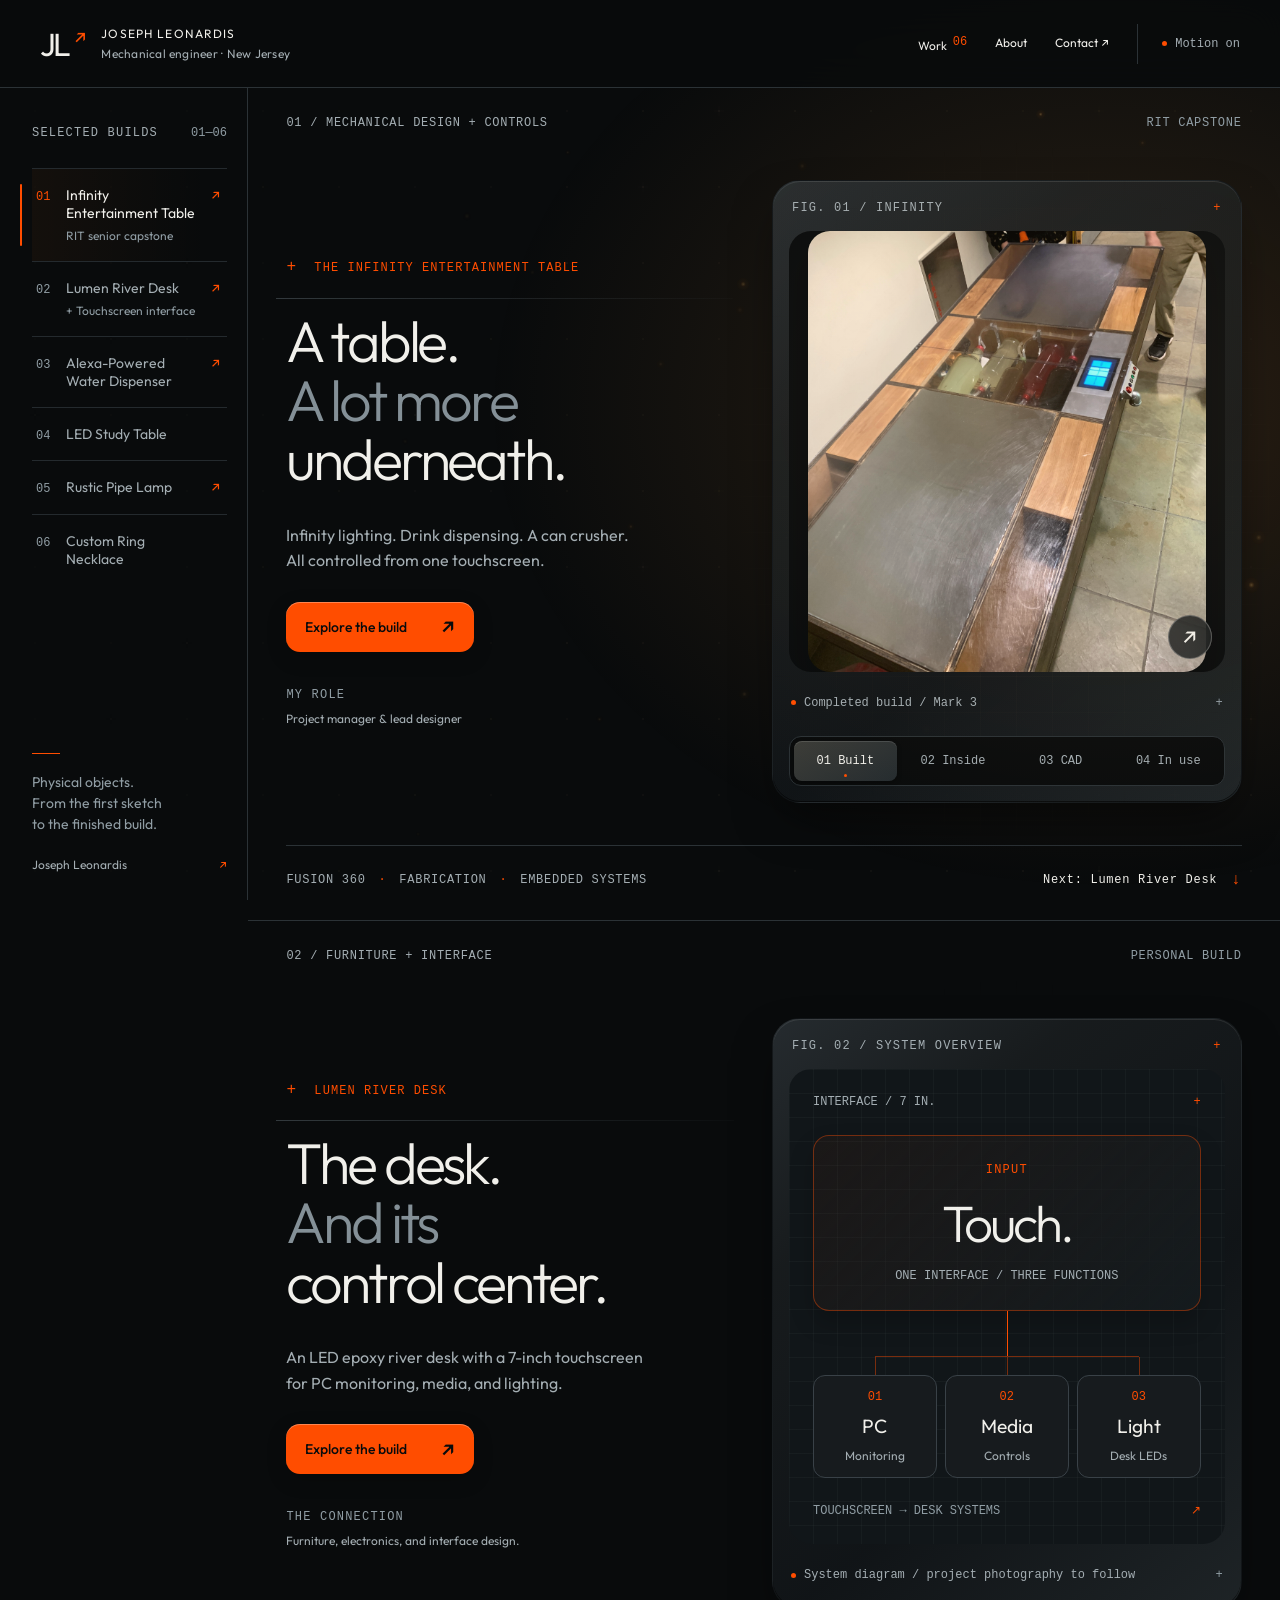
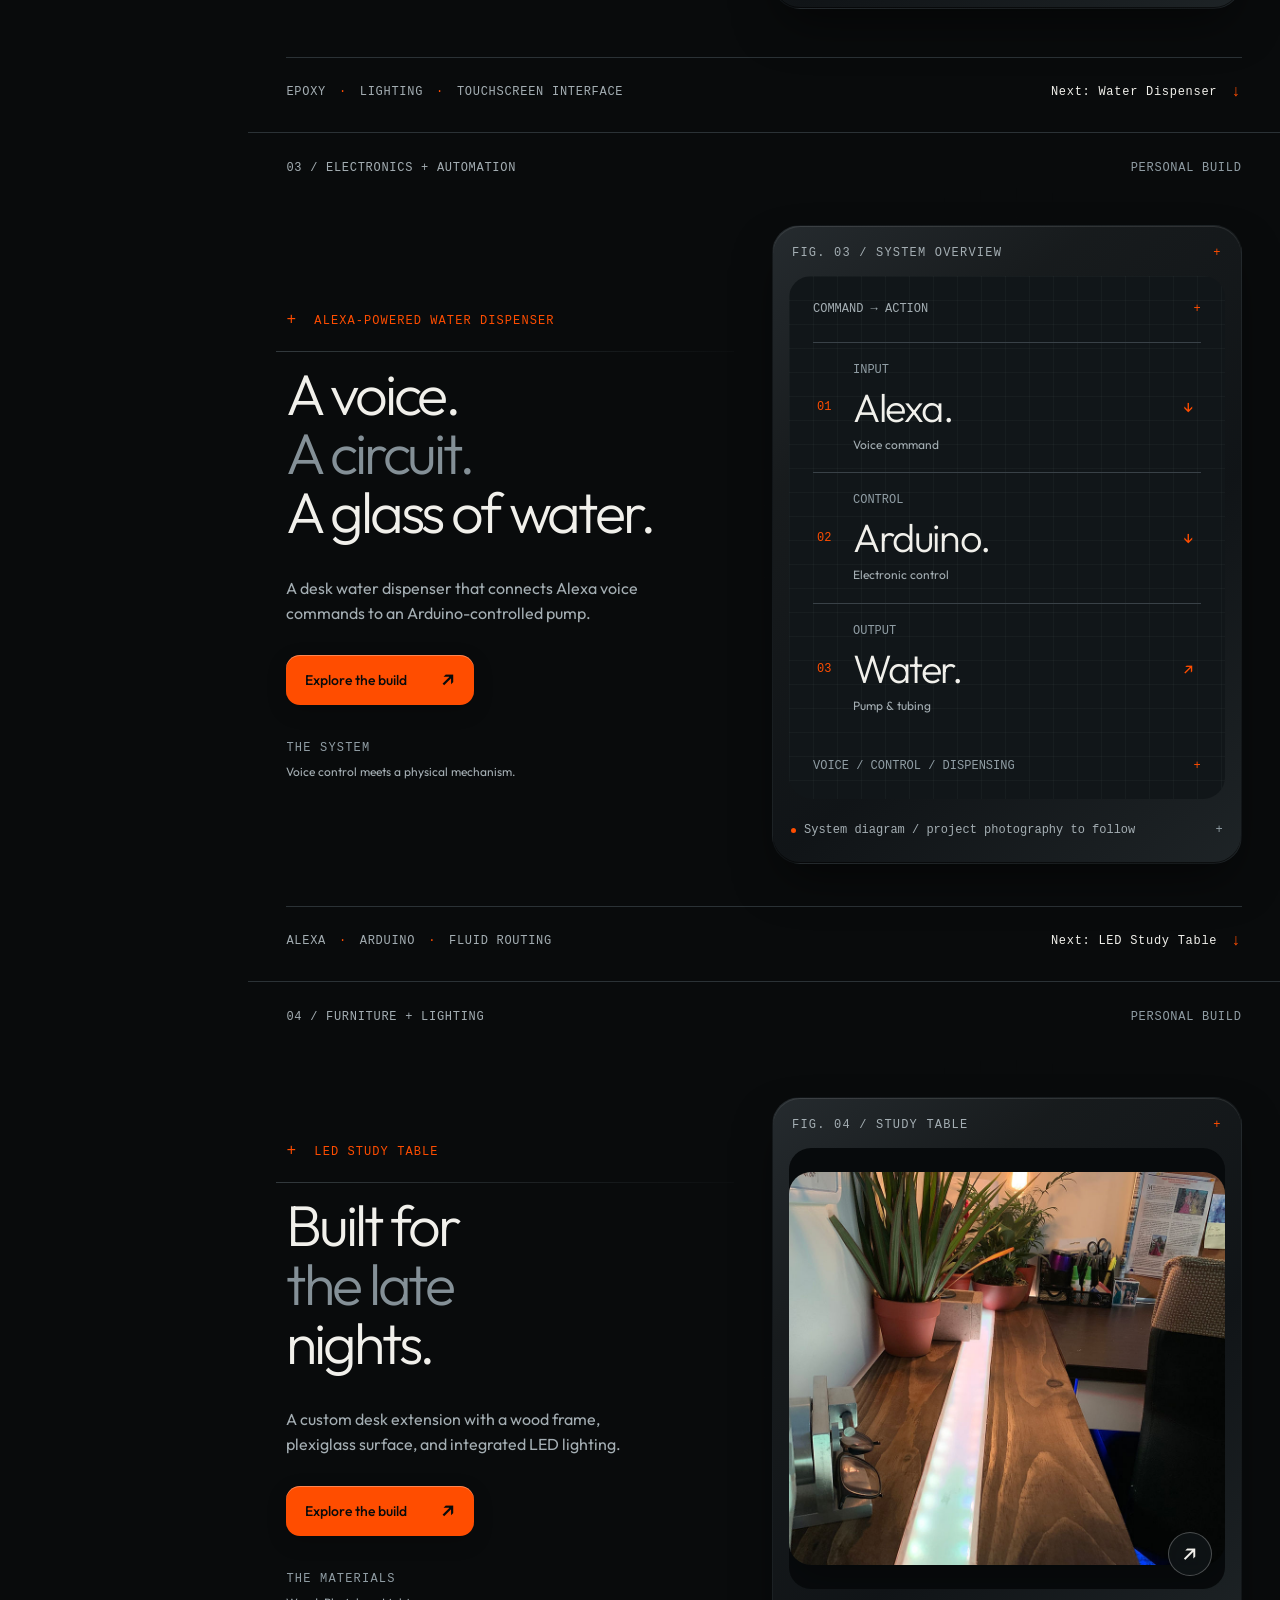
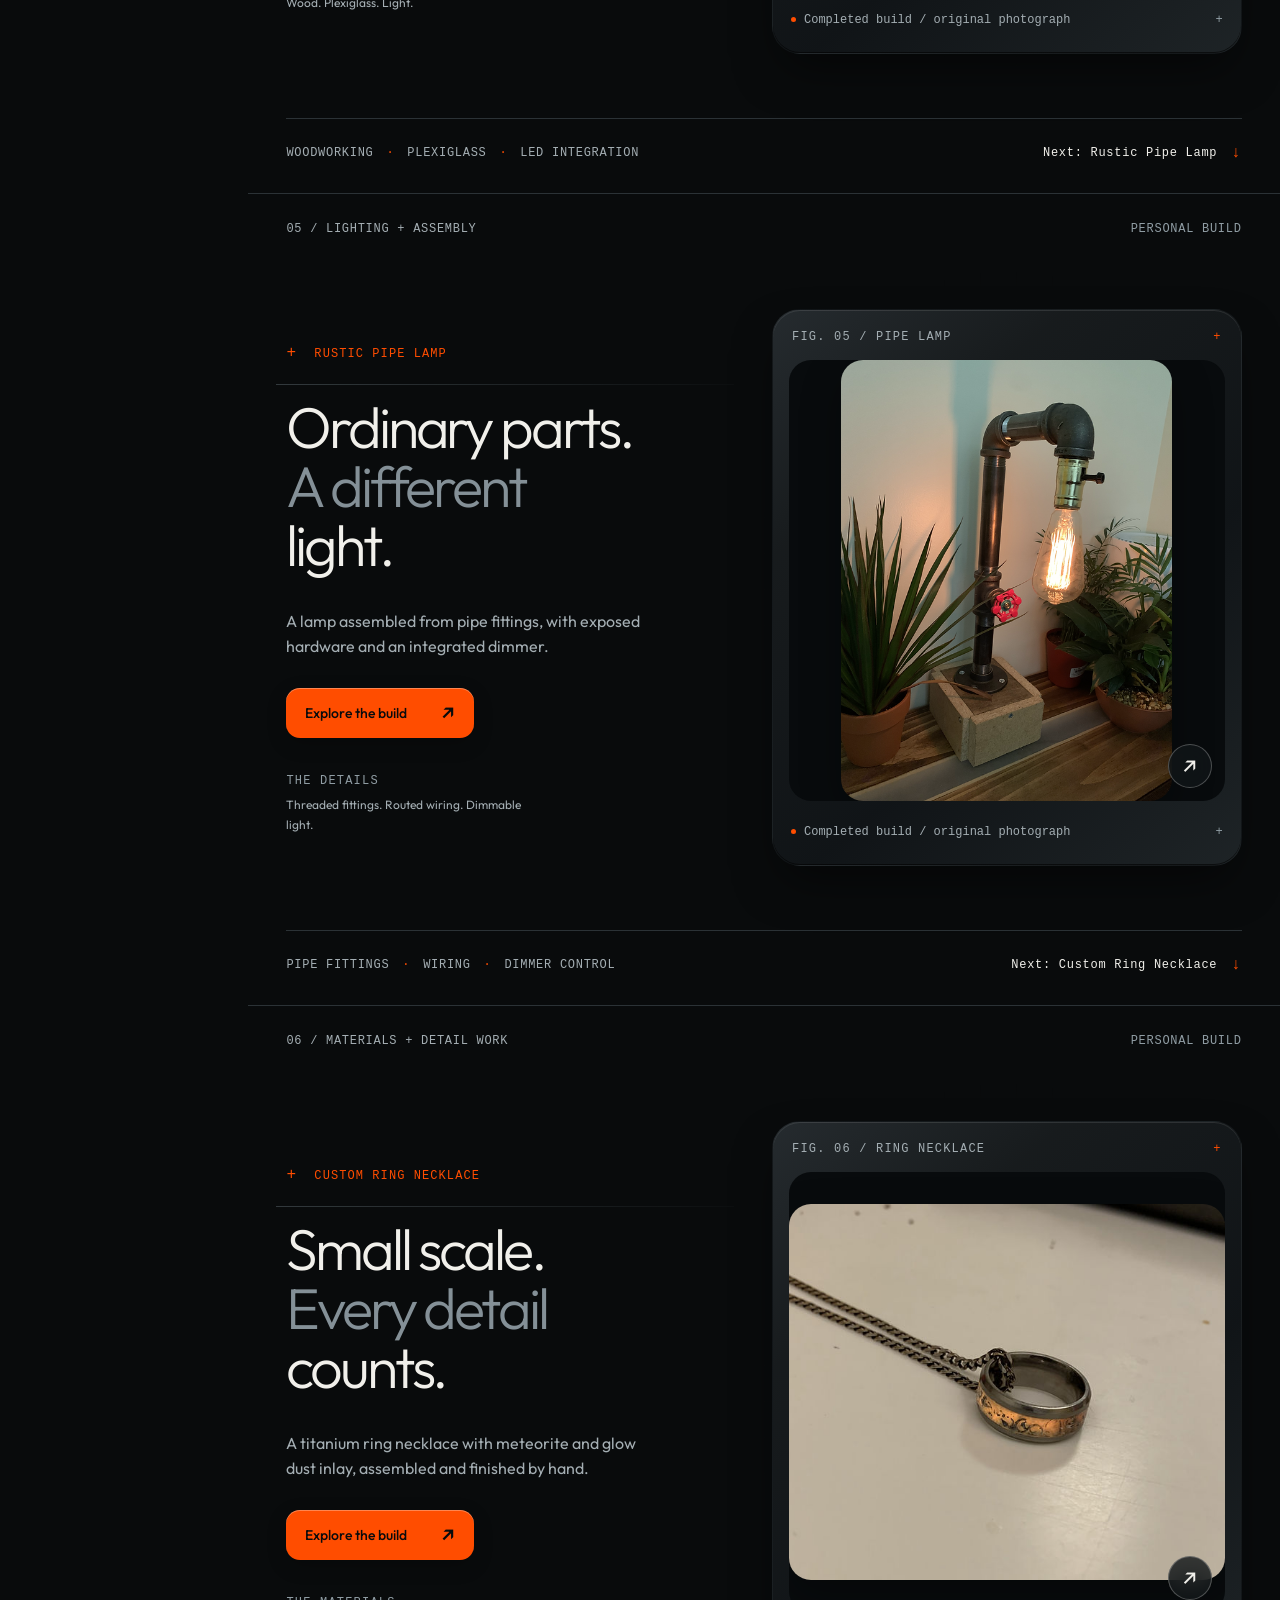
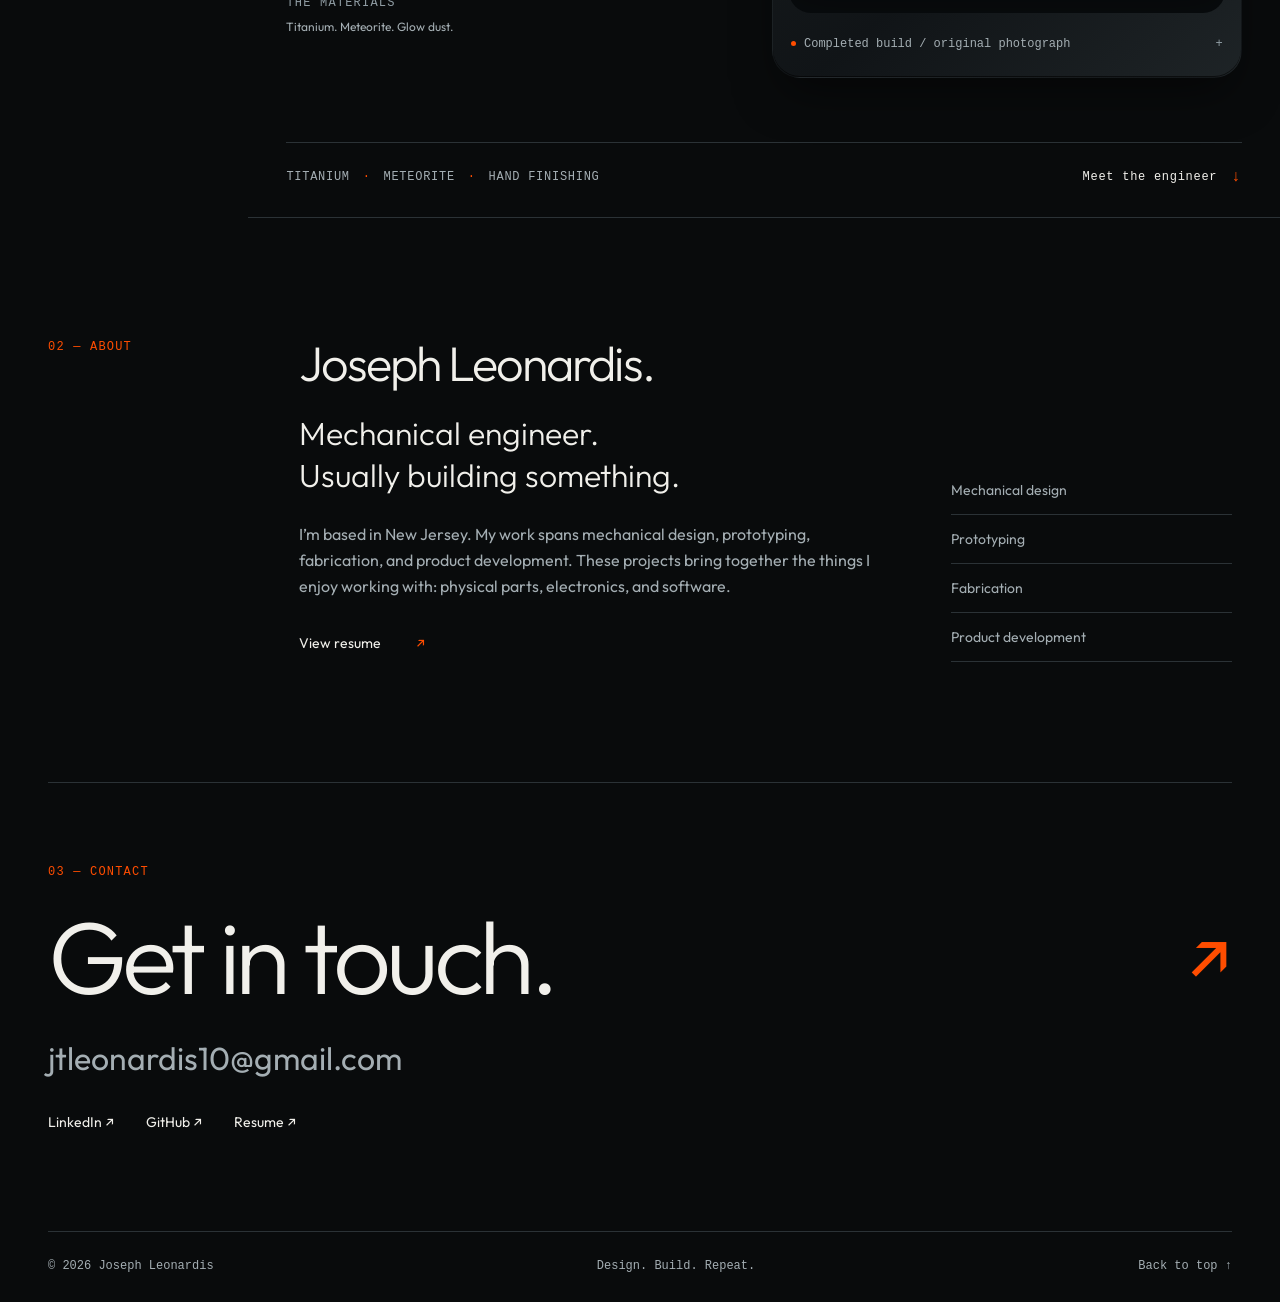
==== commit 4456f888: "Refine mobile portfolio spacing and tap targets" ====
--- a/src/index.html
+++ b/src/index.html
@@ -9,9 +9,9 @@
       content="Engineering portfolio by Joseph Leonardis: mechanical design, prototypes, furniture, lighting, controls, CAD, and fabrication."
     >
     <link rel="preload" href="./assets/fonts/Outfit-Variable.ttf" as="font" type="font/ttf" crossorigin>
-    <link rel="stylesheet" href="./styles.css?v=20260909-launch">
+    <link rel="stylesheet" href="./styles.css?v=20260910-mobile-spacing">
     <link rel="stylesheet" href="./depth.css?v=20260909-atmosphere">
-    <link rel="stylesheet" href="./atmosphere.css?v=20260910-no-card-outline">
+    <link rel="stylesheet" href="./atmosphere.css?v=20260910-mobile-spacing">
     <script>
       // Runs before paint; CSS also dismisses the entrance if later scripts fail.
       try {
@@ -70,7 +70,7 @@
                   <button class="object-open" type="button" data-project="infinity" aria-label="Explore the Infinity Entertainment Table build">↗</button>
                 </div>
                 <div class="object-caption"><span class="live-mark" aria-hidden="true"></span><span id="view-label" aria-live="polite">Completed build / Mark 3</span><span aria-hidden="true">+</span></div>
-                <div class="view-switch" role="group" aria-label="Infinity Table view"><button type="button" data-view="built" aria-pressed="true">01 Built</button><button type="button" data-view="inside" aria-pressed="false">02 Inside</button><button type="button" data-view="cad" aria-pressed="false">03 CAD</button><button type="button" data-view="film" aria-pressed="false">04 In use</button></div>
+                <div class="view-switch" role="group" aria-label="Infinity Table view"><button type="button" data-view="built" aria-pressed="true"><span class="view-number">01</span> <span>Built</span></button><button type="button" data-view="inside" aria-pressed="false"><span class="view-number">02</span> <span>Inside</span></button><button type="button" data-view="cad" aria-pressed="false"><span class="view-number">03</span> <span>CAD</span></button><button type="button" data-view="film" aria-pressed="false"><span class="view-number">04</span> <span>In use</span></button></div>
               </div>
             </div>
             <div class="chapter-footer"><span>FUSION 360 <b>·</b> FABRICATION <b>·</b> EMBEDDED SYSTEMS</span><a href="#launch-lumen">Next: Lumen River Desk <span aria-hidden="true">↓</span></a></div>
--- a/src/styles.css
+++ b/src/styles.css
@@ -27,6 +27,7 @@
 * { box-sizing: border-box; }
 [hidden] { display: none !important; }
 html { scroll-behavior: smooth; }
+#top { scroll-margin-top: var(--header-height); }
 #about, #contact, #projects { scroll-margin-top: calc(var(--header-height) + 24px); }
 body { margin: 0; }
 body:has(.project-dialog[open]) { overflow: hidden; }
@@ -402,7 +403,7 @@
 @media (max-width: 1200px) and (min-width: 901px) { .launch-layout { grid-template-columns: 208px minmax(0, 1fr); } .project-index { padding-left: 24px; padding-right: 16px; } .project-menu a { font-size: 12px; } .launch-panel { padding-inline: 24px; } .launch-copy h1, .launch-copy h2 { font-size: 4.6vw; } .launch-kicker { font-size: 12px; } .object-stage { padding: 10px; } .technical-surface { padding: 16px; } .chapter-footer { font-size: 12px; gap: 12px; } }
 @media (max-width: 900px) {
   :root { --header-height: 76px; }
-  .site-header { padding: 14px 24px; gap: 20px; }
+  .site-header { padding: 10px 24px; gap: 20px; }
   .brand-name { font-size: 12px; }
   .brand-name small { font-size: 12px; }
   .nav { gap: 18px; }
@@ -420,6 +421,9 @@
   .launch-composition { gap: 28px; }
   .hero-object { height: clamp(350px, 48svh, 500px); }
   .technical-surface { padding: 18px; }
+  .node-row { grid-template-columns: repeat(3, minmax(0, 1fr)); }
+  .node-row > div { padding-inline: 2px; }
+  .node-row small { overflow-wrap: anywhere; }
   .page-width { width: calc(100% - 64px); }
   .about { grid-template-columns: 1fr 2fr; gap: 32px; padding-block: 85px; }
   .disciplines { grid-column: 2; }
@@ -429,21 +433,24 @@
 }
 @media (max-width: 600px) {
   :root { --header-height: 72px; --media-radius: 17px; --panel-radius: 22px; }
-  .site-header { padding-inline: 18px; gap: 15px; }
-  .brand { gap: 10px; }
+  .site-header { padding-inline: 16px; gap: 8px; }
+  .brand { gap: 8px; min-width: 0; }
   .brand-mark { font-size: 29px; }
   .brand-name { font-size: 12px; letter-spacing: .06em; }
   .brand-name small { max-width: 145px; font-size: 12px; }
   .nav { gap: 14px; font-size: 12px; }
+  .nav a { display: inline-flex; align-items: center; min-height: 44px; white-space: nowrap; }
   .nav a:first-child, .nav a:nth-child(2) { display: none; }
-  .motion-toggle { width: 28px; padding: 0; border: 0; justify-content: center; flex-shrink: 0; }
+  .motion-toggle { width: 44px; min-height: 44px; padding: 0; border: 0; justify-content: center; flex-shrink: 0; }
   #motion-label { position: absolute; width: 1px; height: 1px; overflow: hidden; clip-path: inset(50%); }
   .motion-toggle::after { content: "Ⅱ"; font: 12px var(--mono); }
   .motion-toggle[aria-pressed="true"]::after { content: "▷"; }
   .motion-toggle .status-dot { display: none; }
   .launch-panel { padding: 22px 22px 24px; min-height: 0; }
   .chapter-line { font-size: 12px; gap: 12px; padding-bottom: 0; }
-  .chapter-line > span:last-child { max-width: 70px; }
+  .chapter-line { align-items: flex-start; }
+  .chapter-line > span:first-child { flex: 1; }
+  .chapter-line > span:last-child { flex: 0 0 84px; }
   .launch-composition { grid-template-columns: 1fr; gap: 28px; padding-block: 34px 30px; }
   .launch-kicker { margin-bottom: 22px; font-size: 12px; }
   .launch-copy h1, .launch-copy h2 { font-size: clamp(42px, 11.5vw, 67px); line-height: 1; max-width: 100%; }
@@ -454,9 +461,9 @@
   .hero-object { height: clamp(300px, 95vw, 470px); }
   .ring-object { height: 300px; }
   .object-caption { font-size: 12px; }
-  .chapter-footer { align-items: flex-start; font-size: 12px; gap: 14px; }
-  .chapter-footer > span { max-width: 46%; line-height: 1.8; }
-  .chapter-footer a { max-width: 52%; font-size: 12px; }
+  .chapter-footer { flex-direction: column; align-items: stretch; font-size: 12px; gap: 8px; }
+  .chapter-footer > span { line-height: 1.8; }
+  .chapter-footer a { justify-content: space-between; text-align: left; min-height: 44px; font-size: 12px; }
   .technical-surface { padding: 24px; }
   .node-row strong { font-size: 21px; }
   .sequence-node strong { font-size: 35px; }
@@ -481,6 +488,8 @@
   .hero-media img { max-height: 65vh; }
   .flow-diagram { gap: 7px; padding: 24px 8px; font-size: 12px; }
   .flow-diagram > span { padding: 9px 6px; }
+  .subsection-heading { flex-wrap: wrap; gap: 8px; }
+  .contact-links a, .footer a, .text-button { min-height: 44px; display: inline-flex; align-items: center; }
 }
 @media (prefers-reduced-motion: reduce) {
   html { scroll-behavior: auto; }
@@ -494,7 +503,9 @@
 @media (max-width: 380px) {
   .brand-mark { display: none; }
   .brand-name small { display: none; }
-  .site-header { gap: 12px; }
-  .chapter-footer { flex-direction: column; }
-  .chapter-footer > span, .chapter-footer a { max-width: 100%; }
-}
+  .launch-panel { padding-inline: 18px; }
+  .page-width { width: calc(100% - 36px); }
+  .technical-surface { padding: 12px; }
+  .node-row { gap: 6px; }
+  .stage-coordinate { letter-spacing: .04em; }
+}
--- a/src/atmosphere.css
+++ b/src/atmosphere.css
@@ -89,6 +89,11 @@
   body:not(.motion-paused) .launch-panel.is-active .object-stage { animation-duration: 1250ms; animation-delay: 80ms; }
 }
 @media (max-width: 900px) {
+  /* Keep the decorative grid inside the page gutters, without sideways scrolling. */
+  .object-stage::before { inset: -16px; }
+  .view-switch { gap: 2px; }
+  .view-switch button { min-width: 0; min-height: 48px; padding: 5px 2px 9px; display: flex; flex-direction: column; align-items: center; justify-content: center; gap: 3px; white-space: nowrap; }
+  .view-number { font-size: 10px; color: var(--secondary); }
   #engineering-field { opacity: .5; mask-image: linear-gradient(90deg, #0007, #000); }
   .project-prologue { gap: 28px; }
   .intent-copy h2 { font-size: clamp(34px,5vw,48px); }
@@ -96,6 +101,8 @@
   .bridge-cross { display: none; }
 }
 @media (max-width: 600px) {
+  .intent-node { gap: 12px; padding: 14px 12px; }
+  .intent-system { padding: 20px 14px; }
   .ambient-wash { background: radial-gradient(ellipse 86vw 50vh at 90% 48%, #ef9b4226, transparent 100%); }
   .object-stage::after { background: radial-gradient(ellipse 86vw 50vh at var(--reflection-x,90vw) var(--reflection-y,48vh), #ffc47b14, transparent 100%); }
   .project-prologue { grid-template-columns: 1fr; gap: 28px; padding-top: 4px; }
